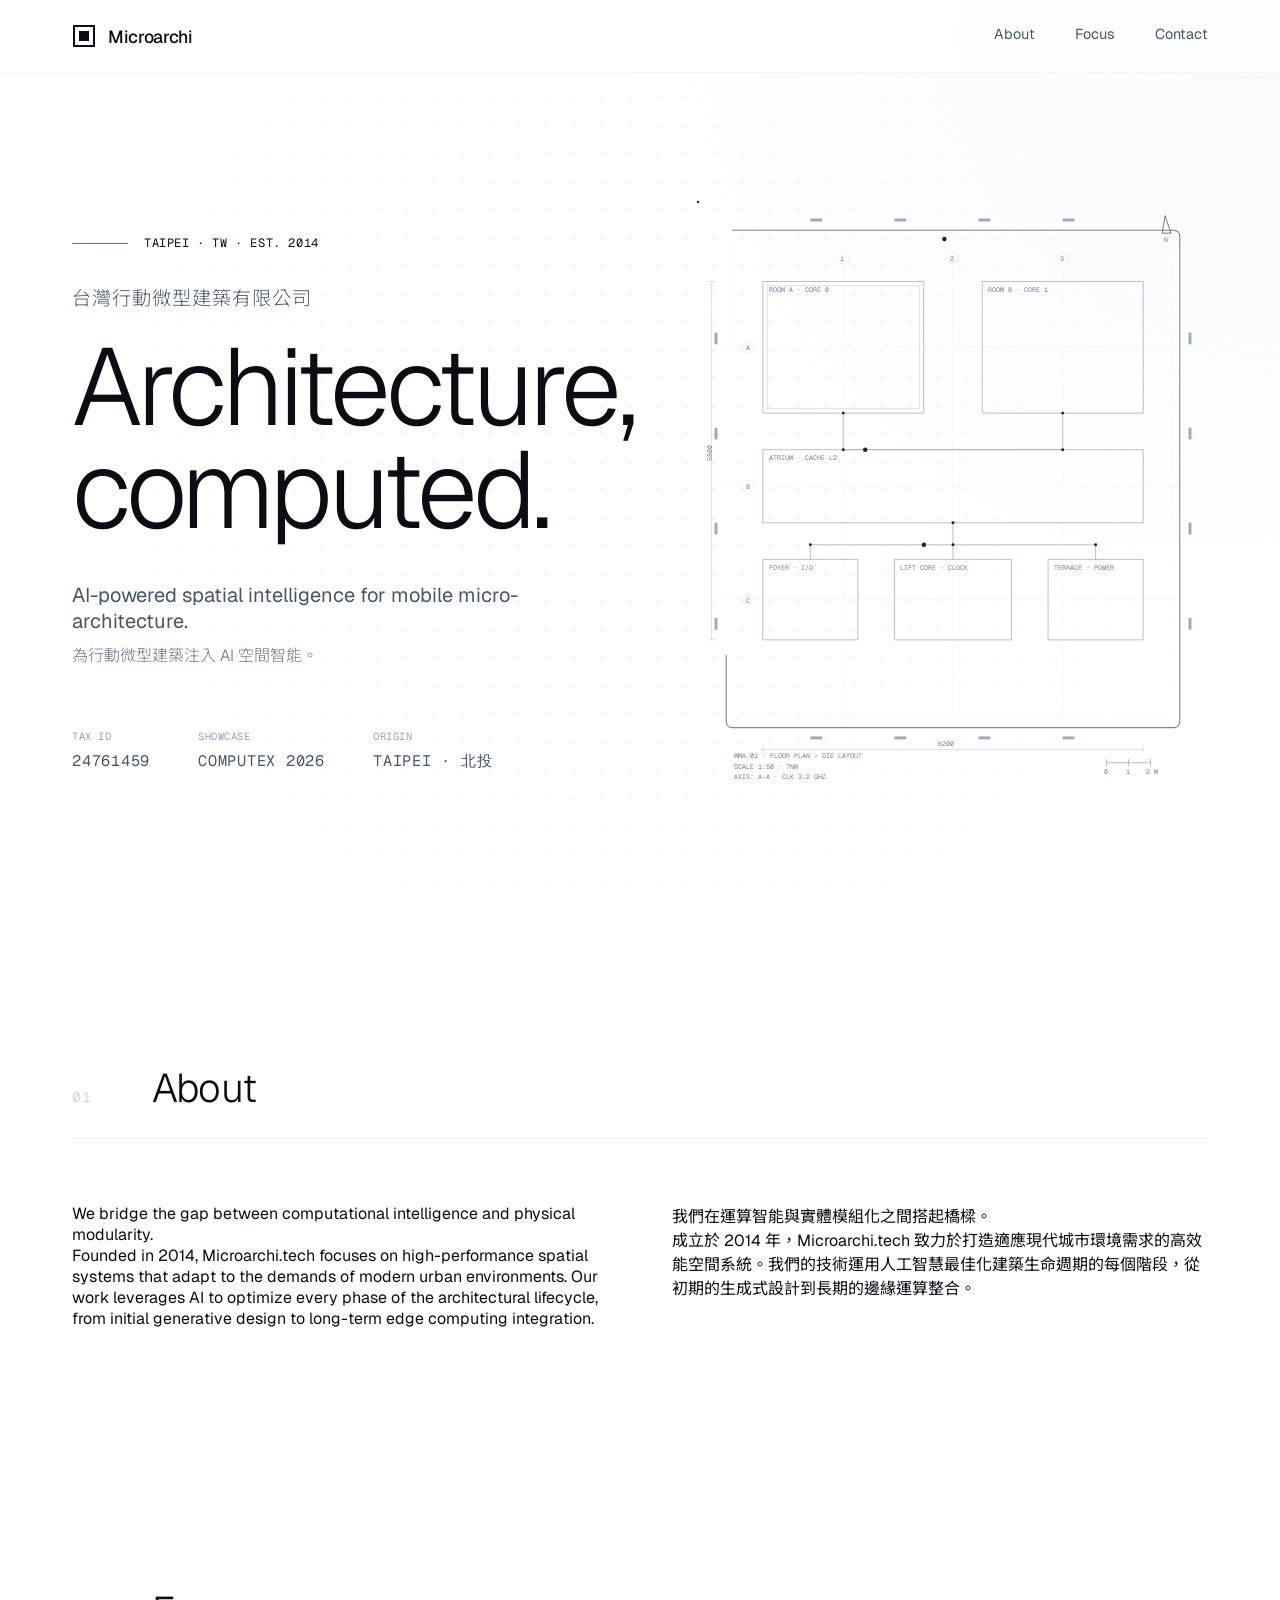
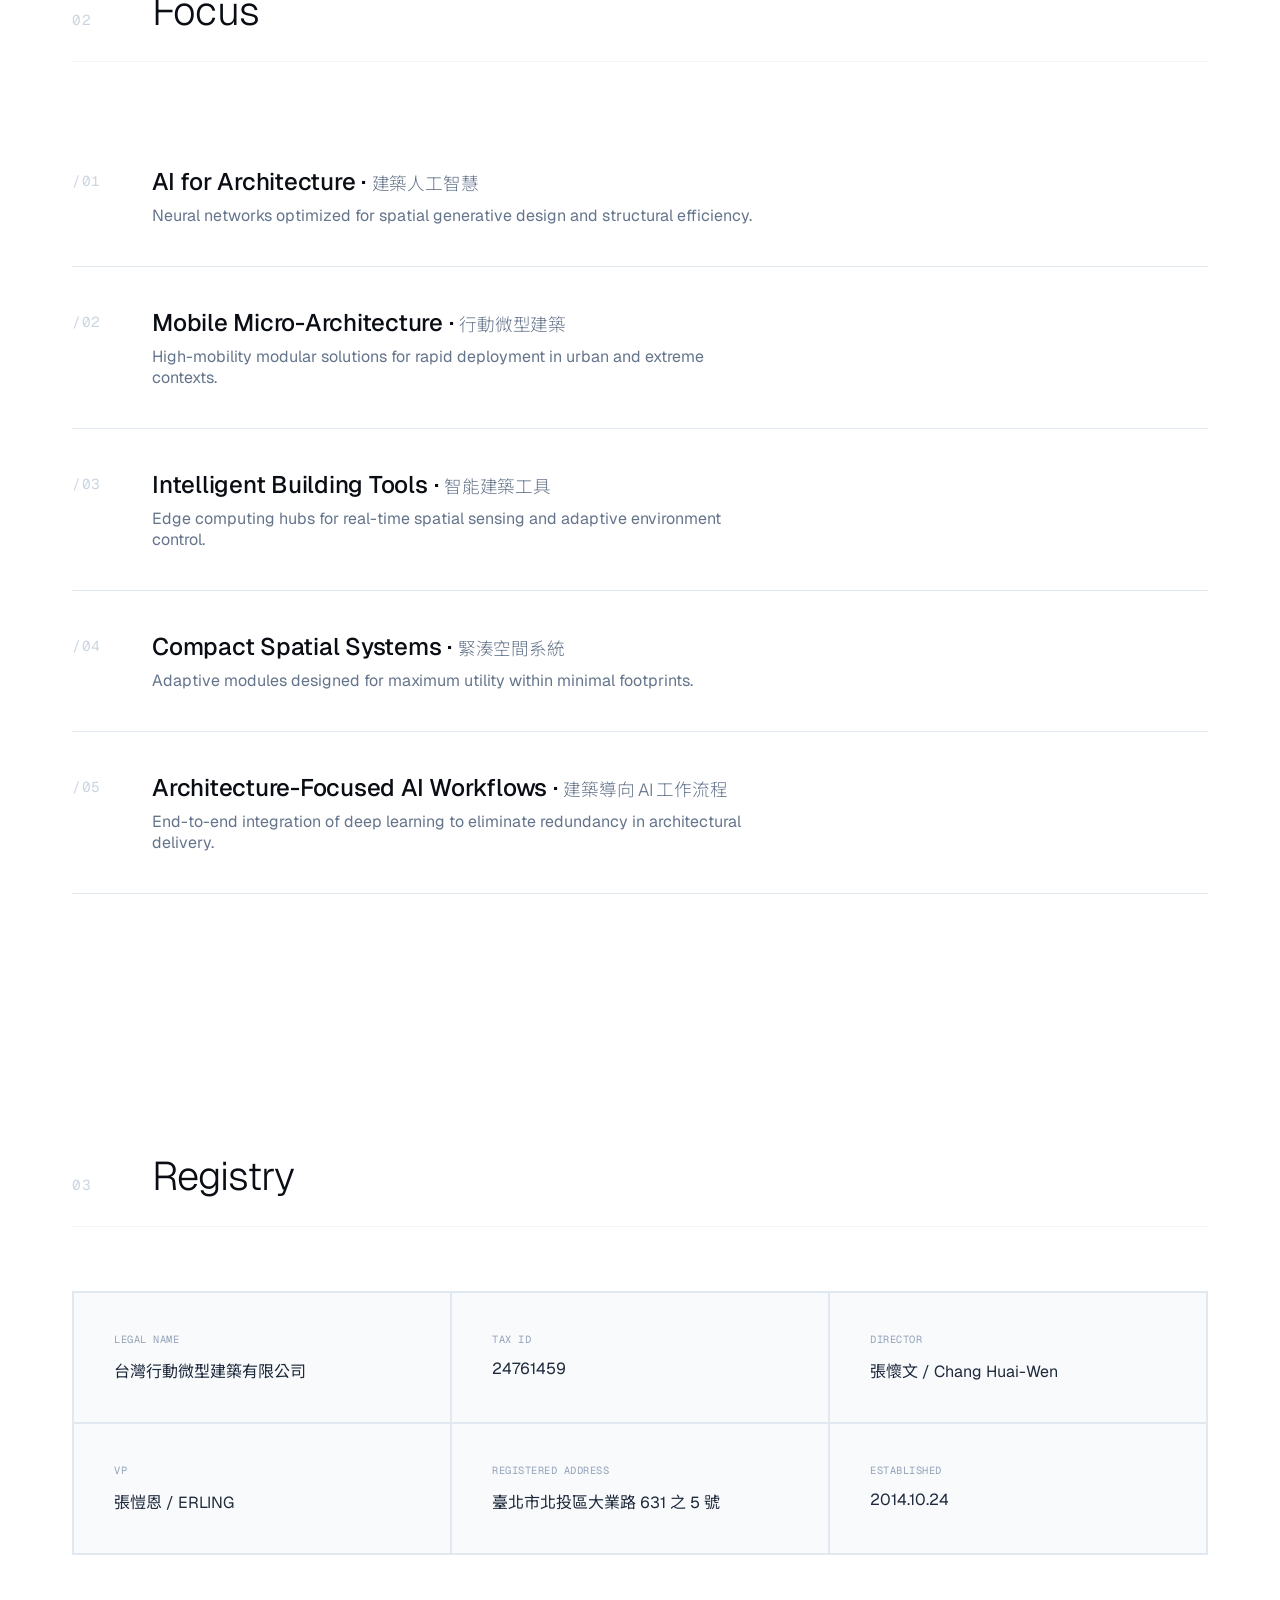
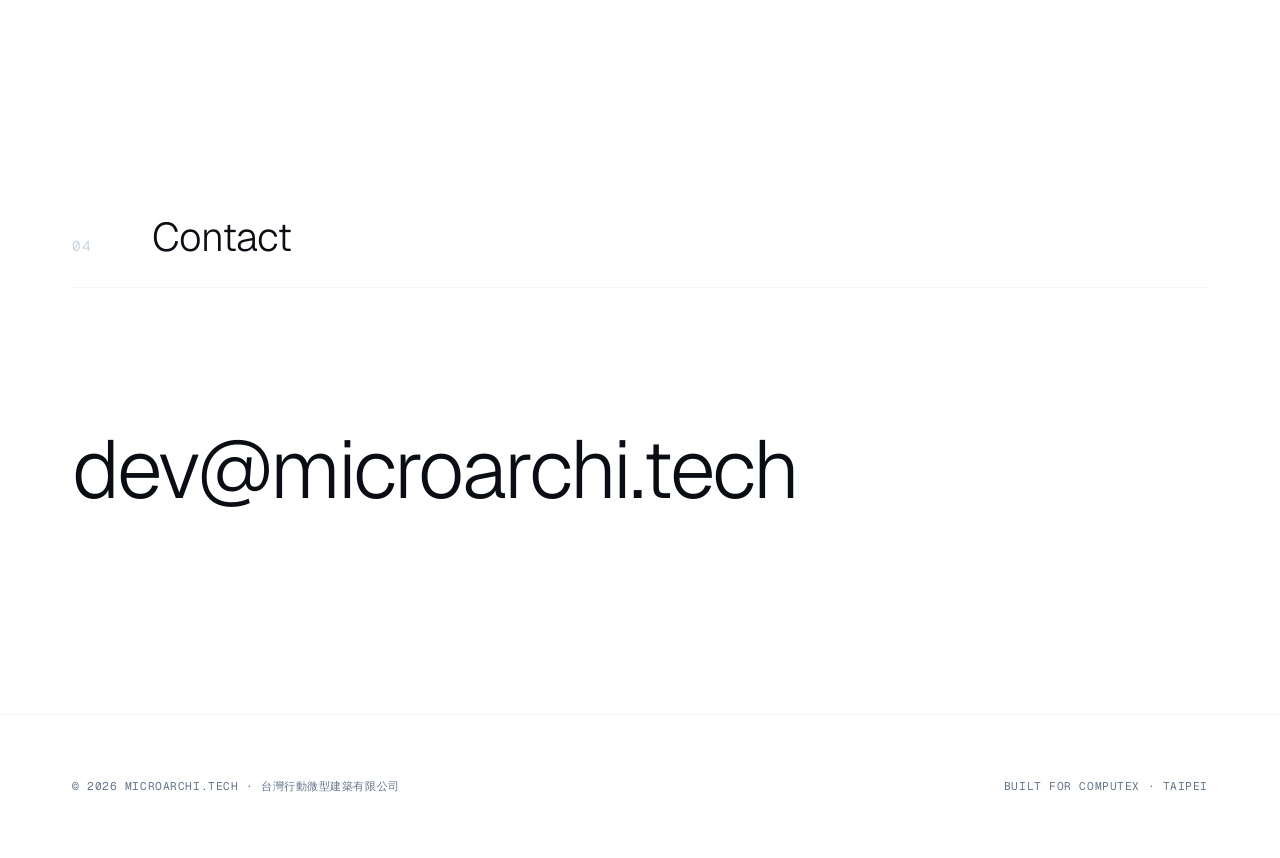
==== index.html @ 67dfceaa "feat: hero ZH name, dynamic floor-plan/die SVG, SEO for ZH discoverability Co-Authored-By: Claude So" ====
<!DOCTYPE html>
<html lang="zh-Hant">
<head>
    <meta charset="UTF-8">
    <meta name="viewport" content="width=device-width, initial-scale=1.0">
    <title>台灣行動微型建築有限公司 | Microarchi.tech — Architecture, computed.</title>
    <meta name="description" content="台灣行動微型建築有限公司 (統一編號 24761459) · Microarchi.tech — AI and intelligent hardware for the next generation of architecture. Mobile micro-architecture, intelligent building tools, compact spatial systems. Taipei, Taiwan. Showcasing at Computex 2026.">
    <meta name="keywords" content="台灣行動微型建築有限公司, Microarchi, microarchi.tech, 行動微型建築, AI architecture, AI 建築, 統一編號 24761459, 張懷文, 張愷恩, Computex 2026, Taiwan AI hardware">
    <meta name="robots" content="index, follow">
    <meta name="author" content="台灣行動微型建築有限公司">
    <meta property="og:type" content="website">
    <meta property="og:url" content="https://microarchi.tech">
    <meta property="og:title" content="台灣行動微型建築有限公司 | Microarchi.tech">
    <meta property="og:description" content="AI and intelligent hardware for the next generation of architecture. Mobile micro-architecture from Taipei.">
    <meta property="og:locale" content="zh_TW">
    <meta property="og:locale:alternate" content="en_US">
    <meta property="og:site_name" content="Microarchi.tech">
    <meta name="twitter:card" content="summary_large_image">
    <meta name="twitter:title" content="台灣行動微型建築有限公司 | Microarchi.tech">
    <meta name="twitter:description" content="Architecture, computed. AI and intelligent hardware for the next generation of architecture.">
    <link rel="canonical" href="https://microarchi.tech">
    <link rel="stylesheet" href="style.css">
    <link rel="preconnect" href="https://fonts.googleapis.com">
    <link rel="preconnect" href="https://fonts.gstatic.com" crossorigin>
    <link href="https://fonts.googleapis.com/css2?family=Geist:wght@200;300;400;500;600&family=Geist+Mono&family=Noto+Sans+TC:wght@300;400;500;700&display=swap" rel="stylesheet">
    <script type="application/ld+json">
    {
      "@context": "https://schema.org",
      "@type": "Organization",
      "name": "台灣行動微型建築有限公司",
      "alternateName": ["Microarchi.tech", "Taiwan Mobile Micro-Architecture Co., Ltd."],
      "url": "https://microarchi.tech",
      "email": "dev@microarchi.tech",
      "taxID": "24761459",
      "foundingDate": "2014-10-24",
      "founder": {
        "@type": "Person",
        "name": "張懷文",
        "alternateName": "Chang Huai-Wen"
      },
      "address": {
        "@type": "PostalAddress",
        "streetAddress": "大業路 631 之 5 號",
        "addressLocality": "北投區",
        "addressRegion": "臺北市",
        "addressCountry": "TW"
      },
      "description": "AI and intelligent hardware for the next generation of architecture. Mobile micro-architecture, intelligent building tools, compact spatial systems."
    }
    </script>
</head>
<body>
    <div class="bg-elements" aria-hidden="true">
        <div class="gradient-glow"></div>
        <div class="dot-grid"></div>
    </div>

    <header class="navbar">
        <div class="container nav-container">
            <div class="logo">
                <svg width="24" height="24" viewBox="0 0 24 24" fill="none" xmlns="http://www.w3.org/2000/svg" aria-hidden="true">
                    <rect x="2" y="2" width="20" height="20" stroke="currentColor" stroke-width="2"/>
                    <rect x="7" y="7" width="10" height="10" fill="currentColor"/>
                </svg>
                <span class="wordmark">Microarchi</span>
            </div>
            <nav>
                <a href="#about" class="nav-link">About</a>
                <a href="#focus" class="nav-link">Focus</a>
                <a href="#contact" class="nav-link">Contact</a>
            </nav>
        </div>
    </header>

    <main>
        <section id="hero" class="hero section">
            <div class="container hero-grid">
                <div class="hero-content">
                    <div class="eyebrow fade-up" style="--delay: 0.05s">
                        <span class="mono">TAIPEI · TW · EST. 2014</span>
                    </div>
                    <div class="hero-zh-name fade-up" style="--delay: 0.12s">
                        <span lang="zh-Hant">台灣行動微型建築有限公司</span>
                    </div>
                    <h1 class="hero-headline fade-up" style="--delay: 0.24s">
                        Architecture, <br><span class="accent-italic">computed.</span>
                    </h1>
                    <div class="hero-subline fade-up" style="--delay: 0.32s">
                        <p class="en">AI-powered spatial intelligence for mobile micro-architecture.</p>
                        <p class="zh">為行動微型建築注入 AI 空間智能。</p>
                    </div>
                    <div class="hero-meta fade-up" style="--delay: 0.4s">
                        <div class="meta-item">
                            <span class="label mono">Tax ID</span>
                            <span class="value mono">24761459</span>
                        </div>
                        <div class="meta-item">
                            <span class="label mono">Showcase</span>
                            <span class="value mono">Computex 2026</span>
                        </div>
                        <div class="meta-item">
                            <span class="label mono">Origin</span>
                            <span class="value mono">Taipei · 北投</span>
                        </div>
                    </div>
                </div>

                <div class="hero-visual fade-up" style="--delay: 0.55s" aria-hidden="true">
                    <svg class="floorplan-svg" viewBox="0 0 700 820" fill="none" xmlns="http://www.w3.org/2000/svg">

                        <!-- Package boundary / building envelope -->
                        <rect class="frame" x="40" y="40" width="620" height="680" rx="8"
                              stroke="var(--ink)" stroke-width="1.5" stroke-opacity="0.55"/>

                        <!-- Package pins / doors-windows (4 per edge) -->
                        <rect class="frame" x="155" y="24" width="16" height="4" fill="var(--slate-400)"/>
                        <rect class="frame" x="270" y="24" width="16" height="4" fill="var(--slate-400)"/>
                        <rect class="frame" x="385" y="24" width="16" height="4" fill="var(--slate-400)"/>
                        <rect class="frame" x="500" y="24" width="16" height="4" fill="var(--slate-400)"/>
                        <rect class="frame" x="155" y="732" width="16" height="4" fill="var(--slate-400)"/>
                        <rect class="frame" x="270" y="732" width="16" height="4" fill="var(--slate-400)"/>
                        <rect class="frame" x="385" y="732" width="16" height="4" fill="var(--slate-400)"/>
                        <rect class="frame" x="500" y="732" width="16" height="4" fill="var(--slate-400)"/>
                        <rect class="frame" x="24" y="180" width="4" height="16" fill="var(--slate-400)"/>
                        <rect class="frame" x="24" y="310" width="4" height="16" fill="var(--slate-400)"/>
                        <rect class="frame" x="24" y="440" width="4" height="16" fill="var(--slate-400)"/>
                        <rect class="frame" x="24" y="570" width="4" height="16" fill="var(--slate-400)"/>
                        <rect class="frame" x="672" y="180" width="4" height="16" fill="var(--slate-400)"/>
                        <rect class="frame" x="672" y="310" width="4" height="16" fill="var(--slate-400)"/>
                        <rect class="frame" x="672" y="440" width="4" height="16" fill="var(--slate-400)"/>
                        <rect class="frame" x="672" y="570" width="4" height="16" fill="var(--slate-400)"/>

                        <!-- Ring bus (dashed, fade-in via opacity) -->
                        <rect class="ring-bus" x="52" y="52" width="596" height="656" rx="4"
                              stroke="var(--slate-300)" stroke-width="0.5" stroke-dasharray="1 3" opacity="0"/>

                        <!-- Grid axis dashed lines -->
                        <line class="axis" x1="200" y1="78" x2="200" y2="720" stroke="var(--slate-300)" stroke-width="0.5" stroke-dasharray="2 2"/>
                        <line class="axis" x1="350" y1="78" x2="350" y2="720" stroke="var(--slate-300)" stroke-width="0.5" stroke-dasharray="2 2"/>
                        <line class="axis" x1="500" y1="78" x2="500" y2="720" stroke="var(--slate-300)" stroke-width="0.5" stroke-dasharray="2 2"/>
                        <line class="axis" x1="40" y1="200" x2="660" y2="200" stroke="var(--slate-300)" stroke-width="0.5" stroke-dasharray="2 2"/>
                        <line class="axis" x1="40" y1="390" x2="660" y2="390" stroke="var(--slate-300)" stroke-width="0.5" stroke-dasharray="2 2"/>
                        <line class="axis" x1="40" y1="545" x2="660" y2="545" stroke="var(--slate-300)" stroke-width="0.5" stroke-dasharray="2 2"/>

                        <!-- Grid axis bubbles top -->
                        <circle class="annotation" cx="200" cy="78" r="8" stroke="var(--slate-300)" stroke-width="0.5"/>
                        <text class="fp-label annotation" x="196" y="82">1</text>
                        <circle class="annotation" cx="350" cy="78" r="8" stroke="var(--slate-300)" stroke-width="0.5"/>
                        <text class="fp-label annotation" x="346" y="82">2</text>
                        <circle class="annotation" cx="500" cy="78" r="8" stroke="var(--slate-300)" stroke-width="0.5"/>
                        <text class="fp-label annotation" x="496" y="82">3</text>

                        <!-- Grid axis bubbles left -->
                        <circle class="annotation" cx="70" cy="200" r="8" stroke="var(--slate-300)" stroke-width="0.5"/>
                        <text class="fp-label annotation" x="67" y="204">A</text>
                        <circle class="annotation" cx="70" cy="390" r="8" stroke="var(--slate-300)" stroke-width="0.5"/>
                        <text class="fp-label annotation" x="67" y="394">B</text>
                        <circle class="annotation" cx="70" cy="545" r="8" stroke="var(--slate-300)" stroke-width="0.5"/>
                        <text class="fp-label annotation" x="67" y="549">C</text>

                        <!-- Block A — ROOM A · CORE 0 (active core) -->
                        <rect class="block core-breathe" id="block-a" x="90" y="110" width="220" height="180"
                              stroke="var(--slate-400)" stroke-width="1"/>
                        <!-- Inner concentric rect for Block A -->
                        <rect class="pulse-inner" x="96" y="116" width="208" height="168"
                              stroke="var(--slate-400)" stroke-width="0.5"/>
                        <text class="fp-label block" x="98" y="124">ROOM A · CORE 0</text>

                        <!-- Block B — ROOM B · CORE 1 -->
                        <rect class="block" x="390" y="110" width="220" height="180"
                              stroke="var(--slate-400)" stroke-width="1"/>
                        <text class="fp-label block" x="398" y="124">ROOM B · CORE 1</text>

                        <!-- Block C — ATRIUM · CACHE L2 -->
                        <rect class="block" x="90" y="340" width="520" height="100"
                              stroke="var(--slate-400)" stroke-width="1"/>
                        <text class="fp-label block" x="98" y="354">ATRIUM · CACHE L2</text>

                        <!-- Block D — FOYER · I/O -->
                        <rect class="block" x="90" y="490" width="130" height="110"
                              stroke="var(--slate-400)" stroke-width="1"/>
                        <text class="fp-label block" x="98" y="504">FOYER · I/O</text>

                        <!-- Block E — LIFT CORE · CLOCK -->
                        <rect class="block" x="270" y="490" width="160" height="110"
                              stroke="var(--slate-400)" stroke-width="1"/>
                        <text class="fp-label block" x="278" y="504">LIFT CORE · CLOCK</text>

                        <!-- Block F — TERRACE · POWER -->
                        <rect class="block" x="480" y="490" width="130" height="110"
                              stroke="var(--slate-400)" stroke-width="1"/>
                        <text class="fp-label block" x="488" y="504">TERRACE · POWER</text>

                        <!-- Trace 1: Block A bottom-center → Atrium → Block B bottom-center -->
                        <path class="trace" id="trace1"
                              d="M200 290 L200 340 L500 340 L500 290"
                              stroke="var(--slate-400)" stroke-width="1"/>

                        <!-- Trace 2: Atrium bottom-center → branches to D, E, F -->
                        <path class="trace" id="trace2"
                              d="M350 440 L350 470 L155 470 L155 490 M350 470 L350 490 M350 470 L545 470 L545 490"
                              stroke="var(--slate-400)" stroke-width="1"/>

                        <!-- Junction markers -->
                        <circle cx="200" cy="290" r="2" fill="var(--ink)" class="block"/>
                        <circle cx="200" cy="340" r="2" fill="var(--ink)" class="trace"/>
                        <circle cx="500" cy="340" r="2" fill="var(--ink)" class="trace"/>
                        <circle cx="500" cy="290" r="2" fill="var(--ink)" class="block"/>
                        <circle cx="350" cy="440" r="2" fill="var(--ink)" class="trace"/>
                        <circle cx="350" cy="470" r="2" fill="var(--ink)" class="trace"/>
                        <circle cx="155" cy="470" r="2" fill="var(--ink)" class="trace"/>
                        <circle cx="545" cy="470" r="2" fill="var(--ink)" class="trace"/>

                        <!-- North arrow -->
                        <polygon class="annotation" points="640,20 648,44 636,44"
                                 stroke="var(--ink)" stroke-width="0.8" fill="none"/>
                        <text class="fp-label annotation" x="638" y="56">N</text>

                        <!-- Title block bottom-left -->
                        <text class="fp-label annotation" x="50" y="762">MMA-01 · FLOOR PLAN ÷ DIE LAYOUT</text>
                        <text class="fp-label annotation" x="50" y="776">SCALE 1:50 · 7nm</text>
                        <text class="fp-label annotation" x="50" y="790">AXIS: A-A · CLK 3.2 GHz</text>

                        <!-- Scale bar bottom-right -->
                        <line class="annotation" x1="560" y1="768" x2="620" y2="768" stroke="var(--slate-400)" stroke-width="1"/>
                        <line class="annotation" x1="560" y1="763" x2="560" y2="773" stroke="var(--slate-400)" stroke-width="1"/>
                        <line class="annotation" x1="590" y1="763" x2="590" y2="773" stroke="var(--slate-400)" stroke-width="1"/>
                        <line class="annotation" x1="620" y1="763" x2="620" y2="773" stroke="var(--slate-400)" stroke-width="1"/>
                        <text class="fp-label annotation" x="556" y="783">0</text>
                        <text class="fp-label annotation" x="586" y="783">1</text>
                        <text class="fp-label annotation" x="614" y="783">2 m</text>

                        <!-- Dimension line left -->
                        <line class="annotation" x1="20" y1="110" x2="20" y2="600" stroke="var(--slate-400)" stroke-width="0.5"/>
                        <line class="annotation" x1="15" y1="110" x2="25" y2="110" stroke="var(--slate-400)" stroke-width="0.5"/>
                        <line class="annotation" x1="15" y1="600" x2="25" y2="600" stroke="var(--slate-400)" stroke-width="0.5"/>
                        <text class="fp-label annotation" x="20" y="355" transform="rotate(-90 20 355)">5800</text>

                        <!-- Dimension line bottom -->
                        <line class="annotation" x1="90" y1="750" x2="610" y2="750" stroke="var(--slate-400)" stroke-width="0.5"/>
                        <line class="annotation" x1="90" y1="745" x2="90" y2="755" stroke="var(--slate-400)" stroke-width="0.5"/>
                        <line class="annotation" x1="610" y1="745" x2="610" y2="755" stroke="var(--slate-400)" stroke-width="0.5"/>
                        <text class="fp-label annotation" x="330" y="745">6200</text>

                        <!-- Pulse dot — Trace 1 (path: Block A bottom → Atrium → Block B) -->
                        <circle class="pulse" r="3" fill="var(--ink)">
                            <animateMotion dur="4s" repeatCount="indefinite" begin="1.5s">
                                <mpath href="#trace1"/>
                            </animateMotion>
                        </circle>
                        <circle class="pulse" r="3" fill="var(--ink)">
                            <animateMotion dur="4s" repeatCount="indefinite" begin="3s">
                                <mpath href="#trace1"/>
                            </animateMotion>
                        </circle>

                        <!-- Pulse dot — Trace 2 (Atrium → D/E/F) -->
                        <circle class="pulse" r="3" fill="var(--ink)">
                            <animateMotion dur="5.5s" repeatCount="indefinite" begin="1.5s">
                                <mpath href="#trace2"/>
                            </animateMotion>
                        </circle>

                        <!-- Ring bus pulses -->
                        <circle class="pulse" r="3" fill="var(--ink)">
                            <animateMotion dur="7s" repeatCount="indefinite" begin="1.5s">
                                <mpath href="#ring-path"/>
                            </animateMotion>
                        </circle>
                        <circle class="pulse" r="3" fill="var(--ink)">
                            <animateMotion dur="7s" repeatCount="indefinite" begin="4.5s">
                                <mpath href="#ring-path"/>
                            </animateMotion>
                        </circle>

                        <!-- Ring path definition (invisible, used for motion) -->
                        <defs>
                            <path id="ring-path" d="M52 52 L648 52 L648 708 L52 708 Z"/>
                        </defs>
                    </svg>
                </div>
            </div>
        </section>

        <section id="about" class="section reveal">
            <div class="container">
                <header class="section-header">
                    <span class="section-number mono">01</span>
                    <h2 class="section-title">About</h2>
                </header>
                <div class="section-content split-grid">
                    <div class="text-block">
                        <p class="lead">We bridge the gap between computational intelligence and physical modularity.</p>
                        <p>Founded in 2014, Microarchi.tech focuses on high-performance spatial systems that adapt to the demands of modern urban environments. Our work leverages AI to optimize every phase of the architectural lifecycle, from initial generative design to long-term edge computing integration.</p>
                    </div>
                    <div class="text-block">
                        <p class="lead">我們在運算智能與實體模組化之間搭起橋樑。</p>
                        <p>成立於 2014 年，Microarchi.tech 致力於打造適應現代城市環境需求的高效能空間系統。我們的技術運用人工智慧最佳化建築生命週期的每個階段，從初期的生成式設計到長期的邊緣運算整合。</p>
                    </div>
                </div>
            </div>
        </section>

        <section id="focus" class="section reveal">
            <div class="container">
                <header class="section-header">
                    <span class="section-number mono">02</span>
                    <h2 class="section-title">Focus</h2>
                </header>
                <div class="focus-list">
                    <div class="focus-item">
                        <span class="focus-id mono">/01</span>
                        <div class="focus-body">
                            <h3>AI for Architecture · <span class="zh-inline">建築人工智慧</span></h3>
                            <p>Neural networks optimized for spatial generative design and structural efficiency.</p>
                        </div>
                    </div>
                    <div class="focus-item">
                        <span class="focus-id mono">/02</span>
                        <div class="focus-body">
                            <h3>Mobile Micro-Architecture · <span class="zh-inline">行動微型建築</span></h3>
                            <p>High-mobility modular solutions for rapid deployment in urban and extreme contexts.</p>
                        </div>
                    </div>
                    <div class="focus-item">
                        <span class="focus-id mono">/03</span>
                        <div class="focus-body">
                            <h3>Intelligent Building Tools · <span class="zh-inline">智能建築工具</span></h3>
                            <p>Edge computing hubs for real-time spatial sensing and adaptive environment control.</p>
                        </div>
                    </div>
                    <div class="focus-item">
                        <span class="focus-id mono">/04</span>
                        <div class="focus-body">
                            <h3>Compact Spatial Systems · <span class="zh-inline">緊湊空間系統</span></h3>
                            <p>Adaptive modules designed for maximum utility within minimal footprints.</p>
                        </div>
                    </div>
                    <div class="focus-item">
                        <span class="focus-id mono">/05</span>
                        <div class="focus-body">
                            <h3>Architecture-Focused AI Workflows · <span class="zh-inline">建築導向 AI 工作流程</span></h3>
                            <p>End-to-end integration of deep learning to eliminate redundancy in architectural delivery.</p>
                        </div>
                    </div>
                </div>
            </div>
        </section>

        <section id="registry" class="section reveal">
            <div class="container">
                <header class="section-header">
                    <span class="section-number mono">03</span>
                    <h2 class="section-title">Registry</h2>
                </header>
                <div class="registry-grid">
                    <div class="registry-cell">
                        <span class="label mono">Legal Name</span>
                        <span class="value">台灣行動微型建築有限公司</span>
                    </div>
                    <div class="registry-cell">
                        <span class="label mono">Tax ID</span>
                        <span class="value">24761459</span>
                    </div>
                    <div class="registry-cell">
                        <span class="label mono">Director</span>
                        <span class="value">張懷文 / Chang Huai-Wen</span>
                    </div>
                    <div class="registry-cell">
                        <span class="label mono">VP</span>
                        <span class="value">張愷恩 / ERLING </span>
                    </div>
                    <div class="registry-cell">
                        <span class="label mono">Registered Address</span>
                        <span class="value">臺北市北投區大業路 631 之 5 號</span>
                    </div>
                    <div class="registry-cell">
                        <span class="label mono">Established</span>
                        <span class="value">2014.10.24</span>
                    </div>
                </div>
            </div>
        </section>

        <section id="contact" class="section reveal">
            <div class="container">
                <header class="section-header">
                    <span class="section-number mono">04</span>
                    <h2 class="section-title">Contact</h2>
                </header>
                <div class="contact-content">
                    <a href="mailto:dev@microarchi.tech" class="massive-link accent-italic">dev@microarchi.tech</a>
                </div>
            </div>
        </section>
    </main>

    <footer class="footer">
        <div class="container footer-container mono">
            <div class="footer-left">
                © 2026 Microarchi.tech · 台灣行動微型建築有限公司
            </div>
            <div class="footer-right">
                Built for Computex · Taipei
            </div>
        </div>
    </footer>

    <script src="script.js"></script>
</body>
</html>
---- style.css ----
:root {
    --white:     #FFFFFF;
    --slate-50:  #F8FAFC;
    --slate-100: #F1F5F9;
    --slate-200: #E2E8F0;
    --slate-300: #CBD5E1;
    --slate-400: #94A3B8;
    --slate-500: #64748B;
    --slate-600: #475569;
    --slate-700: #334155;
    --slate-800: #1E293B;
    --slate-900: #0F172A;
    --ink:       #0A0E14;
    
    --font-main: 'Geist', 'Noto Sans TC', sans-serif;
    --font-mono: 'Geist Mono', monospace;
}

* {
    margin: 0;
    padding: 0;
    box-sizing: border-box;
}

html {
    scroll-behavior: smooth;
    background-color: var(--white);
    color: var(--ink);
    font-family: var(--font-main);
    -webkit-font-smoothing: antialiased;
}

body {
    overflow-x: hidden;
}

/* Layout Utilities */
.container {
    max-width: 1200px;
    margin: 0 auto;
    padding: 0 2rem;
}

.section {
    padding: 8rem 0;
}

.mono {
    font-family: var(--font-mono);
    text-transform: uppercase;
    letter-spacing: 0.05em;
    font-size: 0.75rem;
}

.accent-italic {
    font-style: normal;
    color: var(--ink);
}

/* Background Atmosphere */
.bg-elements {
    position: fixed;
    top: 0;
    left: 0;
    width: 100%;
    height: 100%;
    z-index: 0;
    pointer-events: none;
}

.gradient-glow {
    position: absolute;
    top: 0;
    right: 0;
    width: 60%;
    height: 60%;
    background: radial-gradient(circle at 100% 0%, var(--slate-100), transparent 70%);
    opacity: 0.5;
}

.dot-grid {
    position: absolute;
    top: 0;
    left: 0;
    width: 100%;
    height: 100%;
    background-image: radial-gradient(var(--slate-200) 1px, transparent 1px);
    background-size: 28px 28px;
    mask-image: radial-gradient(circle at center, black, transparent 80%);
    -webkit-mask-image: radial-gradient(circle at center, black, transparent 80%);
}

/* Navbar */
.navbar {
    position: sticky;
    top: 0;
    width: 100%;
    padding: 1.5rem 0;
    background: rgba(255, 255, 255, 0.7);
    backdrop-filter: blur(12px);
    -webkit-backdrop-filter: blur(12px);
    border-bottom: 1px solid var(--slate-100);
    z-index: 100;
}

.nav-container {
    display: flex;
    justify-content: space-between;
    align-items: center;
}

.logo {
    display: flex;
    align-items: center;
    gap: 0.75rem;
    color: var(--ink);
}

.wordmark {
    font-weight: 500;
    font-size: 1.1rem;
    letter-spacing: -0.02em;
}

nav {
    display: flex;
    gap: 2.5rem;
}

.nav-link {
    text-decoration: none;
    color: var(--slate-600);
    font-size: 0.9rem;
    font-weight: 400;
    position: relative;
    padding-bottom: 0.2rem;
    transition: color 0.3s ease;
}

.nav-link:hover {
    color: var(--ink);
}

.nav-link::after {
    content: '';
    position: absolute;
    bottom: 0;
    left: 0;
    width: 100%;
    height: 1px;
    background: var(--ink);
    transform: scaleX(0);
    transform-origin: right;
    transition: transform 0.4s cubic-bezier(0.65, 0, 0.35, 1);
}

.nav-link:hover::after {
    transform: scaleX(1);
    transform-origin: left;
}

/* Hero Section */
.hero {
    min-height: 90vh;
    display: flex;
    align-items: center;
    position: relative;
    z-index: 1;
}

.hero-grid {
    display: grid;
    grid-template-columns: 1.2fr 0.8fr;
    align-items: center;
    gap: 4rem;
}

.eyebrow {
    margin-bottom: 2rem;
    display: flex;
    align-items: center;
    gap: 1rem;
}

.eyebrow::before {
    content: '';
    width: 56px;
    height: 1px;
    background: var(--slate-500);
}

.hero-headline {
    font-size: clamp(3rem, 8.5vw, 8.25rem);
    font-weight: 300;
    line-height: 0.95;
    letter-spacing: -0.04em;
    margin-bottom: 2.5rem;
}

.hero-subline {
    margin-bottom: 4rem;
}

.hero-subline .en {
    font-size: 1.25rem;
    font-weight: 400;
    color: var(--slate-600);
    margin-bottom: 0.5rem;
}

.hero-subline .zh {
    font-size: 1rem;
    font-weight: 300;
    color: var(--slate-500);
}

.hero-meta {
    display: flex;
    gap: 3rem;
}

.meta-item {
    display: flex;
    flex-direction: column;
    gap: 0.5rem;
}

.meta-item .label {
    color: var(--slate-400);
    font-size: 0.65rem;
}

.meta-item .value {
    color: var(--slate-600);
    font-size: 0.95rem;
}

/* Hero ZH name */
.hero-zh-name {
    font-family: 'Noto Sans TC', sans-serif;
    font-weight: 300;
    font-size: clamp(0.95rem, 1.5vw, 1.2rem);
    color: var(--slate-600);
    letter-spacing: 0.05em;
    margin-bottom: 1.5rem;
}

/* Floor Plan / Die Layout SVG */
.hero-visual {
    position: relative;
}

.floorplan-svg {
    width: clamp(22rem, 40vw, 36rem);
    height: auto;
    opacity: 0.92;
}

.fp-label {
    font-family: var(--font-mono);
    font-size: 9px;
    fill: var(--slate-500);
    text-transform: uppercase;
}

/* Draw-on animation for frame, block, trace elements */
.floorplan-svg .frame,
.floorplan-svg .block,
.floorplan-svg .trace {
    stroke-dasharray: 2000;
    stroke-dashoffset: 2000;
    animation: drawOn 1.4s cubic-bezier(0.65, 0, 0.35, 1) forwards;
}

.floorplan-svg .frame    { animation-delay: 0s; }
.floorplan-svg .block    { animation-delay: 0.3s; }
.floorplan-svg .trace    { animation-delay: 0.6s; }
.floorplan-svg .annotation { animation: fpFadeIn 0.6s ease forwards; animation-delay: 1.2s; opacity: 0; }
.floorplan-svg .ring-bus   { animation: fpFadeIn 0.6s ease forwards; animation-delay: 0.9s; opacity: 0; }

@keyframes drawOn {
    to { stroke-dashoffset: 0; }
}

@keyframes fpFadeIn {
    to { opacity: 1; }
}

/* Active core breathing */
.floorplan-svg .core-breathe {
    animation: drawOn 1.4s cubic-bezier(0.65, 0, 0.35, 1) forwards,
               coreBreathe 3.2s cubic-bezier(0.4, 0, 0.6, 1) 1.5s infinite;
}

.floorplan-svg .pulse-inner {
    stroke-dasharray: 2000;
    stroke-dashoffset: 2000;
    animation: drawOn 1.4s cubic-bezier(0.65, 0, 0.35, 1) 0.3s forwards,
               pulseInner 4s linear 1.5s infinite;
    transform-origin: 200px 200px;
}

@keyframes coreBreathe {
    0%, 100% { stroke-opacity: 0.6; }
    50%       { stroke-opacity: 1; }
}

@keyframes pulseInner {
    0%, 100% { transform: scale(1); }
    50%      { transform: scale(0.92); }
}

/* Pulse dots — hidden until draw-on done, then animate */
.floorplan-svg .pulse {
    opacity: 0;
    animation: fpFadeIn 0.1s ease 1.5s forwards;
}

/* Sections Content */
.section-header {
    display: grid;
    grid-template-columns: 80px 1fr;
    align-items: baseline;
    margin-bottom: 4rem;
    border-bottom: 1px solid var(--slate-100);
    padding-bottom: 1.5rem;
}

.section-number {
    color: var(--slate-300);
    font-size: 0.9rem;
}

.section-title {
    font-size: 2.5rem;
    font-weight: 300;
    font-style: normal;
    color: var(--ink);
    letter-spacing: -0.02em;
}

/* Focus List */
.focus-list {
    display: flex;
    flex-direction: column;
}

.focus-item {
    display: grid;
    grid-template-columns: 80px 1fr;
    padding: 2.5rem 0;
    border-bottom: 1px solid var(--slate-200);
    transition: all 0.4s ease;
    cursor: default;
    position: relative;
}

.focus-item::before {
    content: '';
    position: absolute;
    left: 0;
    top: 50%;
    width: 2px;
    height: 0;
    background: var(--ink);
    transform: translateY(-50%);
    transition: height 0.4s ease;
}

.focus-item:hover {
    padding-left: 1.5rem;
}

.focus-item:hover::before {
    height: 60%;
}

.focus-id {
    color: var(--slate-300);
    font-size: 0.9rem;
    padding-top: 0.4rem;
}

.focus-body h3 {
    font-size: 1.5rem;
    font-weight: 500;
    margin-bottom: 0.5rem;
    letter-spacing: -0.01em;
}

.zh-inline {
    font-weight: 300;
    color: var(--slate-500);
    font-size: 1.1rem;
}

.focus-body p {
    color: var(--slate-500);
    font-size: 1rem;
    max-width: 600px;
}

/* Registry Grid */
.registry-grid {
    display: grid;
    grid-template-columns: repeat(3, 1fr);
    border: 1px solid var(--slate-200);
    background: var(--slate-50);
}

.registry-cell {
    padding: 2.5rem;
    border: 1px solid var(--slate-200);
    display: flex;
    flex-direction: column;
    gap: 0.75rem;
}

.registry-cell .label {
    color: var(--slate-400);
    font-size: 0.65rem;
}

.registry-cell .value {
    font-size: 1rem;
    font-weight: 400;
    color: var(--slate-800);
}

/* Contact Section */
.contact-content {
    padding: 4rem 0;
}

.massive-link {
    font-size: clamp(2rem, 6.4vw, 5.4rem);
    font-weight: 300;
    letter-spacing: -0.03em;
    text-decoration: none;
    position: relative;
    display: inline-block;
    color: var(--ink);
}

.massive-link::after {
    content: '';
    position: absolute;
    bottom: 0;
    left: 0;
    width: 100%;
    height: 2px;
    background: var(--slate-500);
    transform: scaleX(0);
    transform-origin: right;
    transition: transform 0.6s cubic-bezier(0.65, 0, 0.35, 1);
}

.massive-link:hover::after {
    transform: scaleX(1);
    transform-origin: left;
}

/* Footer */
.footer {
    padding: 4rem 0;
    border-top: 1px solid var(--slate-100);
}

.footer-container {
    display: flex;
    justify-content: space-between;
    color: var(--slate-500);
    font-size: 0.7rem;
}

/* Animations */
.fade-up {
    opacity: 0;
    transform: translateY(20px);
    animation: fadeUp 0.8s cubic-bezier(0.22, 1, 0.36, 1) forwards;
    animation-delay: var(--delay, 0s);
}

@keyframes fadeUp {
    to {
        opacity: 1;
        transform: translateY(0);
    }
}

.reveal {
    opacity: 0;
    transform: translateY(30px);
    transition: all 1s cubic-bezier(0.22, 1, 0.36, 1);
}

.reveal.in {
    opacity: 1;
    transform: translateY(0);
}

/* Mobile Responsiveness */
@media (max-width: 880px) {
    .hero-grid {
        grid-template-columns: 1fr;
        text-align: left;
        gap: 2rem;
    }
    
    .hero-visual {
        display: none;
    }
    
    .hero-headline {
        font-size: 4rem;
    }
    
    .registry-grid {
        grid-template-columns: repeat(2, 1fr);
    }
}

@media (max-width: 720px) {
    .nav-container {
        flex-direction: column;
        gap: 1.5rem;
    }
    
    nav {
        gap: 1.5rem;
    }
    
    .section-header {
        grid-template-columns: 1fr;
        gap: 0.5rem;
    }
    
    .hero-meta {
        flex-direction: column;
        gap: 1.5rem;
    }
}

@media (max-width: 480px) {
    .hero-headline {
        font-size: 3rem;
    }
    
    .registry-grid {
        grid-template-columns: 1fr;
    }
    
    .registry-cell {
        padding: 1.5rem;
    }
    
    .focus-item {
        grid-template-columns: 1fr;
        gap: 0.5rem;
    }
}
.split-grid {
    display: grid;
    grid-template-columns: 1fr 1fr;
    gap: 4rem;
}

@media (max-width: 768px) {
    .split-grid {
        grid-template-columns: 1fr;
        gap: 2rem;
    }
}

@media (prefers-reduced-motion: reduce) {
    .floorplan-svg .pulse,
    .floorplan-svg .core-breathe,
    .floorplan-svg .pulse-inner {
        animation: none;
    }
}
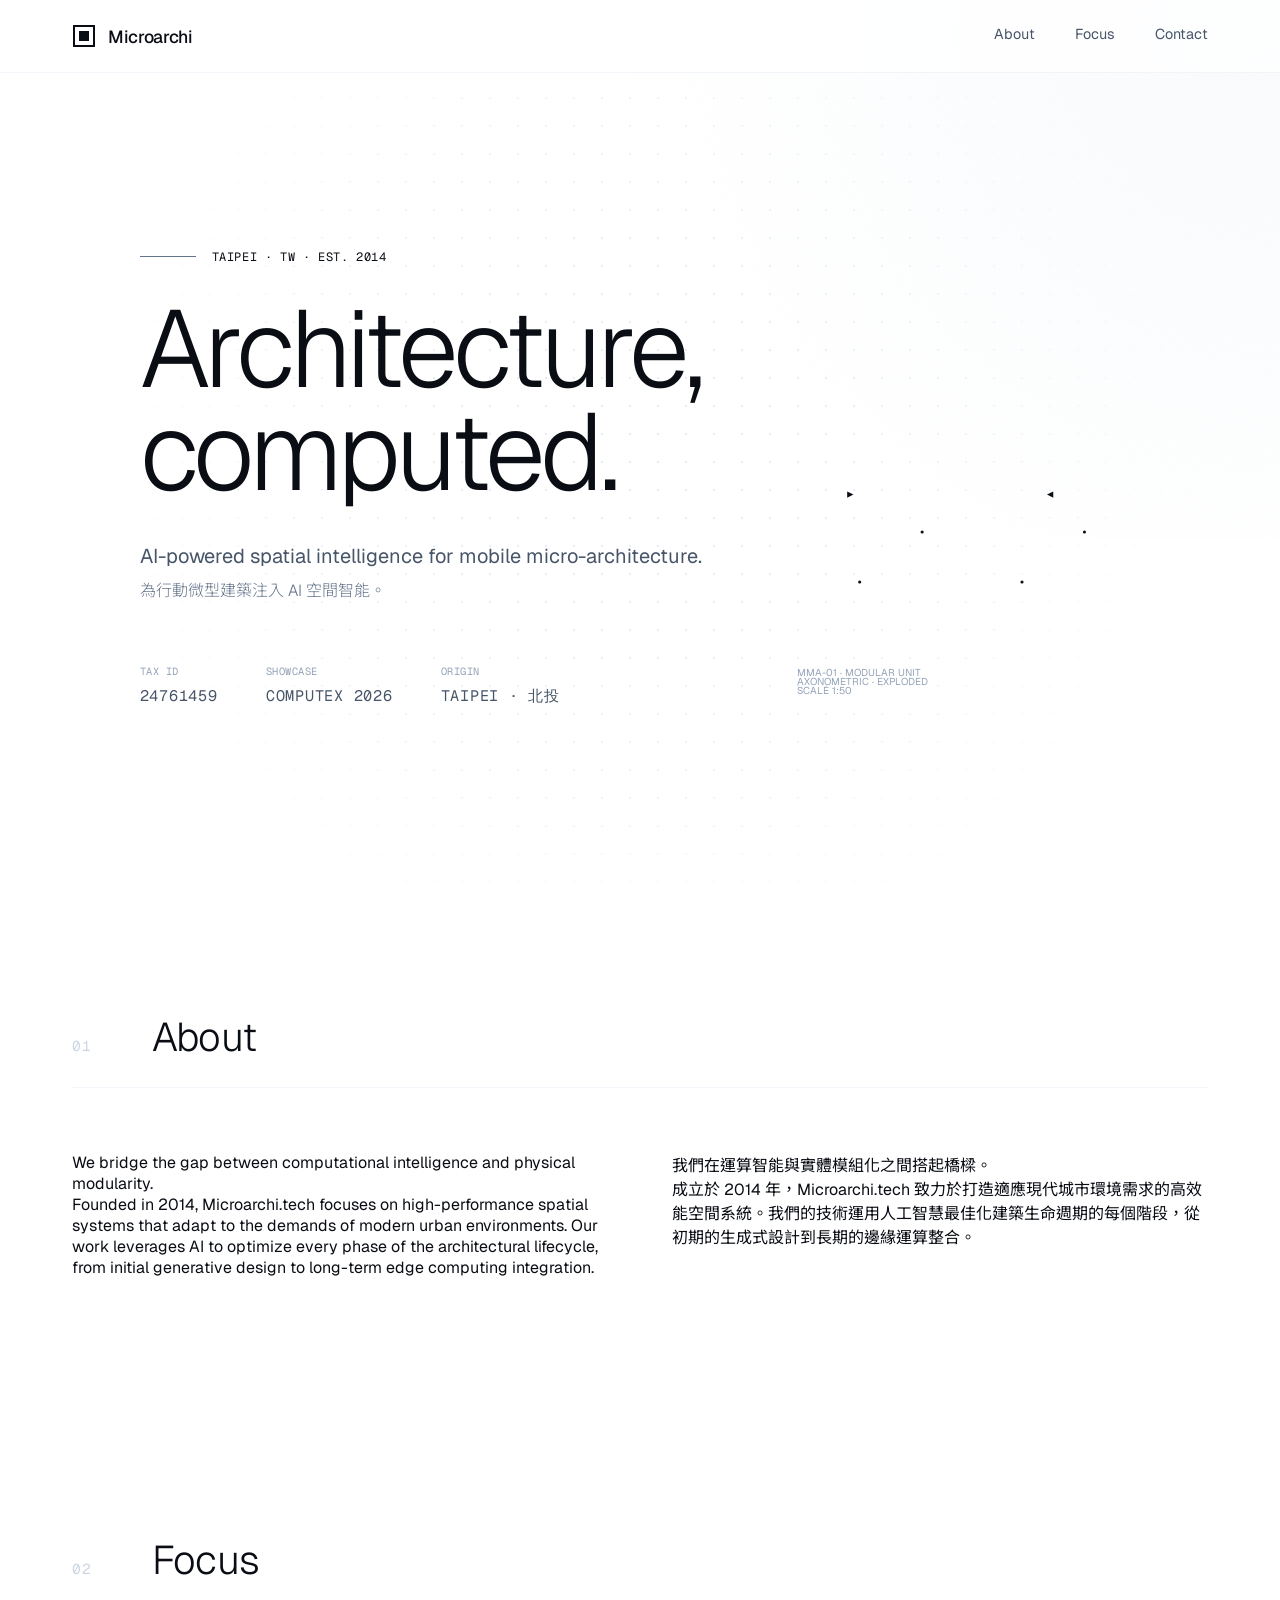
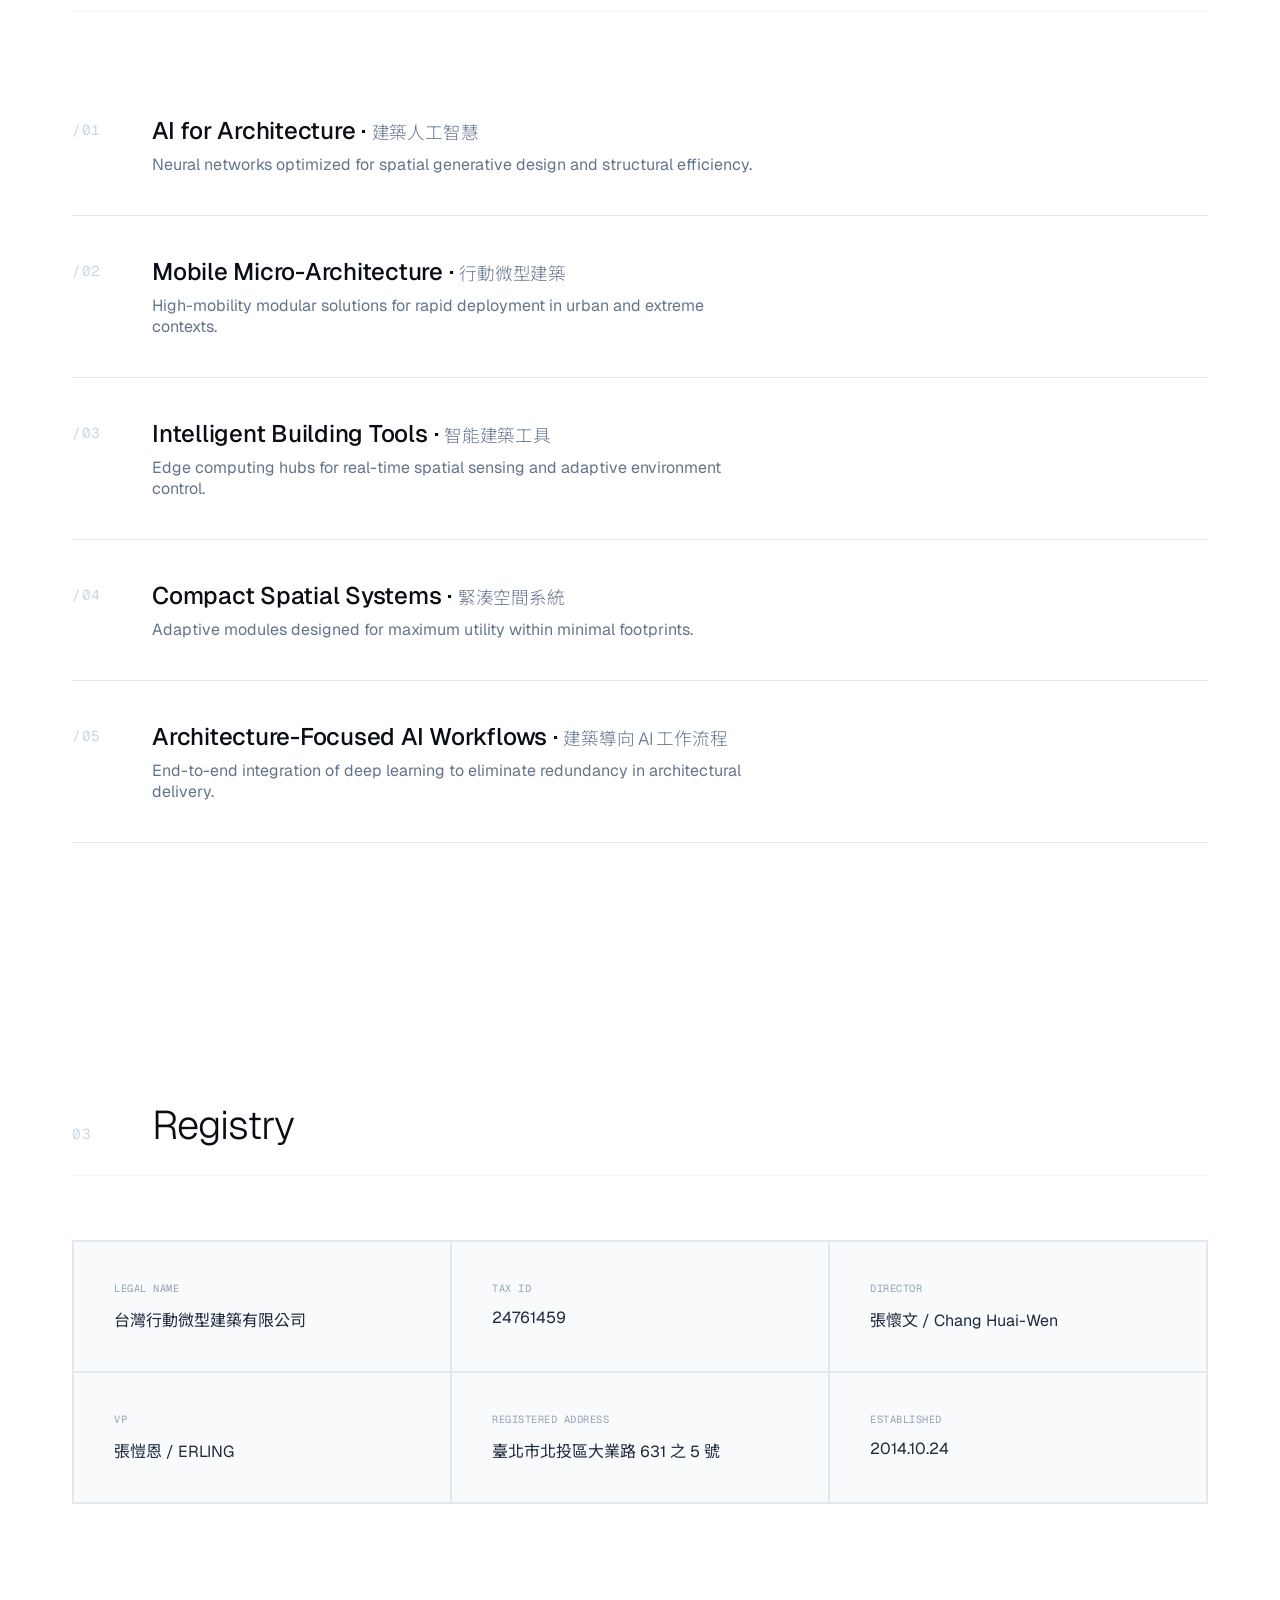
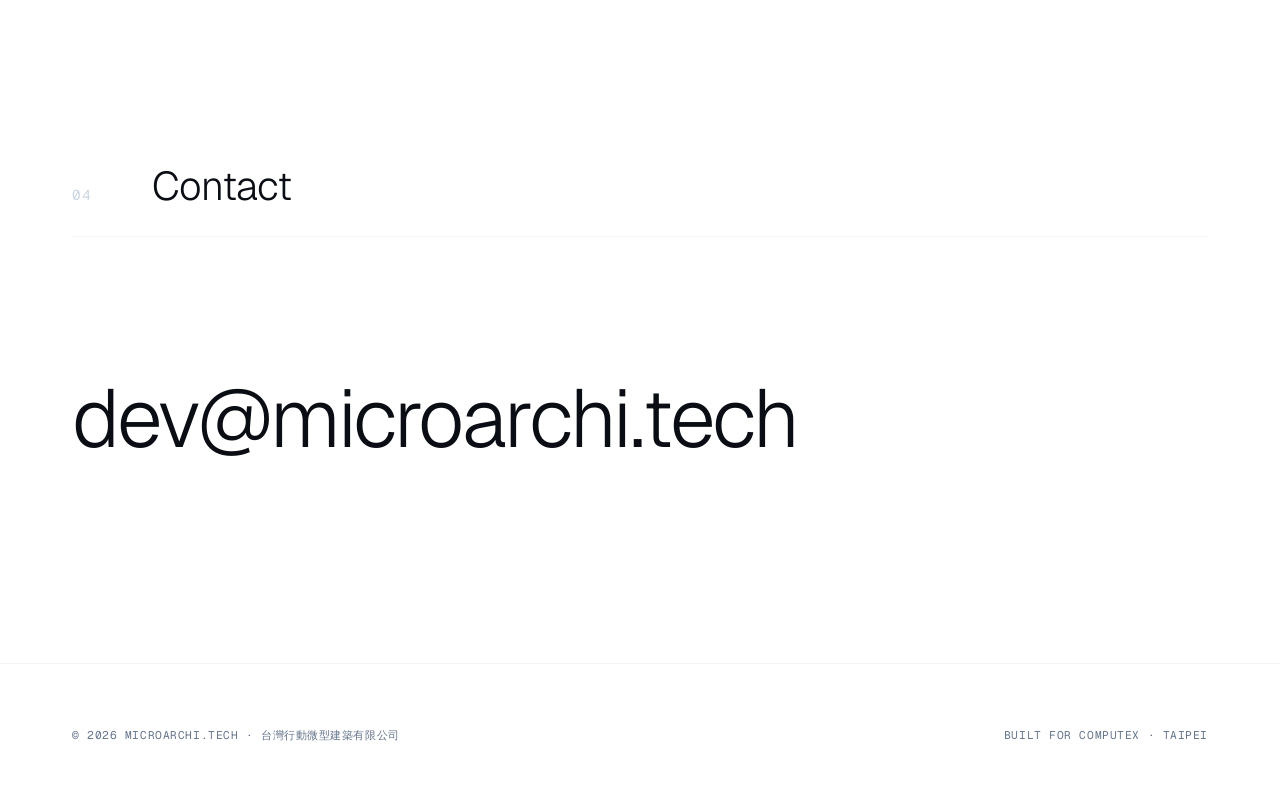
==== commit c290280f: "Update VP name to include 'ERLING'" ====
--- a/index.html
+++ b/index.html
@@ -1,53 +1,13 @@
 <!DOCTYPE html>
-<html lang="zh-Hant">
+<html lang="zh-TW">
 <head>
     <meta charset="UTF-8">
     <meta name="viewport" content="width=device-width, initial-scale=1.0">
-    <title>台灣行動微型建築有限公司 | Microarchi.tech — Architecture, computed.</title>
-    <meta name="description" content="台灣行動微型建築有限公司 (統一編號 24761459) · Microarchi.tech — AI and intelligent hardware for the next generation of architecture. Mobile micro-architecture, intelligent building tools, compact spatial systems. Taipei, Taiwan. Showcasing at Computex 2026.">
-    <meta name="keywords" content="台灣行動微型建築有限公司, Microarchi, microarchi.tech, 行動微型建築, AI architecture, AI 建築, 統一編號 24761459, 張懷文, 張愷恩, Computex 2026, Taiwan AI hardware">
-    <meta name="robots" content="index, follow">
-    <meta name="author" content="台灣行動微型建築有限公司">
-    <meta property="og:type" content="website">
-    <meta property="og:url" content="https://microarchi.tech">
-    <meta property="og:title" content="台灣行動微型建築有限公司 | Microarchi.tech">
-    <meta property="og:description" content="AI and intelligent hardware for the next generation of architecture. Mobile micro-architecture from Taipei.">
-    <meta property="og:locale" content="zh_TW">
-    <meta property="og:locale:alternate" content="en_US">
-    <meta property="og:site_name" content="Microarchi.tech">
-    <meta name="twitter:card" content="summary_large_image">
-    <meta name="twitter:title" content="台灣行動微型建築有限公司 | Microarchi.tech">
-    <meta name="twitter:description" content="Architecture, computed. AI and intelligent hardware for the next generation of architecture.">
-    <link rel="canonical" href="https://microarchi.tech">
+    <title>Microarchi.tech | Architecture, computed.</title>
     <link rel="stylesheet" href="style.css">
     <link rel="preconnect" href="https://fonts.googleapis.com">
     <link rel="preconnect" href="https://fonts.gstatic.com" crossorigin>
     <link href="https://fonts.googleapis.com/css2?family=Geist:wght@200;300;400;500;600&family=Geist+Mono&family=Noto+Sans+TC:wght@300;400;500;700&display=swap" rel="stylesheet">
-    <script type="application/ld+json">
-    {
-      "@context": "https://schema.org",
-      "@type": "Organization",
-      "name": "台灣行動微型建築有限公司",
-      "alternateName": ["Microarchi.tech", "Taiwan Mobile Micro-Architecture Co., Ltd."],
-      "url": "https://microarchi.tech",
-      "email": "dev@microarchi.tech",
-      "taxID": "24761459",
-      "foundingDate": "2014-10-24",
-      "founder": {
-        "@type": "Person",
-        "name": "張懷文",
-        "alternateName": "Chang Huai-Wen"
-      },
-      "address": {
-        "@type": "PostalAddress",
-        "streetAddress": "大業路 631 之 5 號",
-        "addressLocality": "北投區",
-        "addressRegion": "臺北市",
-        "addressCountry": "TW"
-      },
-      "description": "AI and intelligent hardware for the next generation of architecture. Mobile micro-architecture, intelligent building tools, compact spatial systems."
-    }
-    </script>
 </head>
 <body>
     <div class="bg-elements" aria-hidden="true">
@@ -79,10 +39,7 @@
                     <div class="eyebrow fade-up" style="--delay: 0.05s">
                         <span class="mono">TAIPEI · TW · EST. 2014</span>
                     </div>
-                    <div class="hero-zh-name fade-up" style="--delay: 0.12s">
-                        <span lang="zh-Hant">台灣行動微型建築有限公司</span>
-                    </div>
-                    <h1 class="hero-headline fade-up" style="--delay: 0.24s">
+                    <h1 class="hero-headline fade-up" style="--delay: 0.18s">
                         Architecture, <br><span class="accent-italic">computed.</span>
                     </h1>
                     <div class="hero-subline fade-up" style="--delay: 0.32s">
@@ -106,177 +63,132 @@
                 </div>
 
                 <div class="hero-visual fade-up" style="--delay: 0.55s" aria-hidden="true">
-                    <svg class="floorplan-svg" viewBox="0 0 700 820" fill="none" xmlns="http://www.w3.org/2000/svg">
-
-                        <!-- Package boundary / building envelope -->
-                        <rect class="frame" x="40" y="40" width="620" height="680" rx="8"
-                              stroke="var(--ink)" stroke-width="1.5" stroke-opacity="0.55"/>
-
-                        <!-- Package pins / doors-windows (4 per edge) -->
-                        <rect class="frame" x="155" y="24" width="16" height="4" fill="var(--slate-400)"/>
-                        <rect class="frame" x="270" y="24" width="16" height="4" fill="var(--slate-400)"/>
-                        <rect class="frame" x="385" y="24" width="16" height="4" fill="var(--slate-400)"/>
-                        <rect class="frame" x="500" y="24" width="16" height="4" fill="var(--slate-400)"/>
-                        <rect class="frame" x="155" y="732" width="16" height="4" fill="var(--slate-400)"/>
-                        <rect class="frame" x="270" y="732" width="16" height="4" fill="var(--slate-400)"/>
-                        <rect class="frame" x="385" y="732" width="16" height="4" fill="var(--slate-400)"/>
-                        <rect class="frame" x="500" y="732" width="16" height="4" fill="var(--slate-400)"/>
-                        <rect class="frame" x="24" y="180" width="4" height="16" fill="var(--slate-400)"/>
-                        <rect class="frame" x="24" y="310" width="4" height="16" fill="var(--slate-400)"/>
-                        <rect class="frame" x="24" y="440" width="4" height="16" fill="var(--slate-400)"/>
-                        <rect class="frame" x="24" y="570" width="4" height="16" fill="var(--slate-400)"/>
-                        <rect class="frame" x="672" y="180" width="4" height="16" fill="var(--slate-400)"/>
-                        <rect class="frame" x="672" y="310" width="4" height="16" fill="var(--slate-400)"/>
-                        <rect class="frame" x="672" y="440" width="4" height="16" fill="var(--slate-400)"/>
-                        <rect class="frame" x="672" y="570" width="4" height="16" fill="var(--slate-400)"/>
-
-                        <!-- Ring bus (dashed, fade-in via opacity) -->
-                        <rect class="ring-bus" x="52" y="52" width="596" height="656" rx="4"
-                              stroke="var(--slate-300)" stroke-width="0.5" stroke-dasharray="1 3" opacity="0"/>
-
-                        <!-- Grid axis dashed lines -->
-                        <line class="axis" x1="200" y1="78" x2="200" y2="720" stroke="var(--slate-300)" stroke-width="0.5" stroke-dasharray="2 2"/>
-                        <line class="axis" x1="350" y1="78" x2="350" y2="720" stroke="var(--slate-300)" stroke-width="0.5" stroke-dasharray="2 2"/>
-                        <line class="axis" x1="500" y1="78" x2="500" y2="720" stroke="var(--slate-300)" stroke-width="0.5" stroke-dasharray="2 2"/>
-                        <line class="axis" x1="40" y1="200" x2="660" y2="200" stroke="var(--slate-300)" stroke-width="0.5" stroke-dasharray="2 2"/>
-                        <line class="axis" x1="40" y1="390" x2="660" y2="390" stroke="var(--slate-300)" stroke-width="0.5" stroke-dasharray="2 2"/>
-                        <line class="axis" x1="40" y1="545" x2="660" y2="545" stroke="var(--slate-300)" stroke-width="0.5" stroke-dasharray="2 2"/>
-
-                        <!-- Grid axis bubbles top -->
-                        <circle class="annotation" cx="200" cy="78" r="8" stroke="var(--slate-300)" stroke-width="0.5"/>
-                        <text class="fp-label annotation" x="196" y="82">1</text>
-                        <circle class="annotation" cx="350" cy="78" r="8" stroke="var(--slate-300)" stroke-width="0.5"/>
-                        <text class="fp-label annotation" x="346" y="82">2</text>
-                        <circle class="annotation" cx="500" cy="78" r="8" stroke="var(--slate-300)" stroke-width="0.5"/>
-                        <text class="fp-label annotation" x="496" y="82">3</text>
-
-                        <!-- Grid axis bubbles left -->
-                        <circle class="annotation" cx="70" cy="200" r="8" stroke="var(--slate-300)" stroke-width="0.5"/>
-                        <text class="fp-label annotation" x="67" y="204">A</text>
-                        <circle class="annotation" cx="70" cy="390" r="8" stroke="var(--slate-300)" stroke-width="0.5"/>
-                        <text class="fp-label annotation" x="67" y="394">B</text>
-                        <circle class="annotation" cx="70" cy="545" r="8" stroke="var(--slate-300)" stroke-width="0.5"/>
-                        <text class="fp-label annotation" x="67" y="549">C</text>
-
-                        <!-- Block A — ROOM A · CORE 0 (active core) -->
-                        <rect class="block core-breathe" id="block-a" x="90" y="110" width="220" height="180"
-                              stroke="var(--slate-400)" stroke-width="1"/>
-                        <!-- Inner concentric rect for Block A -->
-                        <rect class="pulse-inner" x="96" y="116" width="208" height="168"
-                              stroke="var(--slate-400)" stroke-width="0.5"/>
-                        <text class="fp-label block" x="98" y="124">ROOM A · CORE 0</text>
-
-                        <!-- Block B — ROOM B · CORE 1 -->
-                        <rect class="block" x="390" y="110" width="220" height="180"
-                              stroke="var(--slate-400)" stroke-width="1"/>
-                        <text class="fp-label block" x="398" y="124">ROOM B · CORE 1</text>
-
-                        <!-- Block C — ATRIUM · CACHE L2 -->
-                        <rect class="block" x="90" y="340" width="520" height="100"
-                              stroke="var(--slate-400)" stroke-width="1"/>
-                        <text class="fp-label block" x="98" y="354">ATRIUM · CACHE L2</text>
-
-                        <!-- Block D — FOYER · I/O -->
-                        <rect class="block" x="90" y="490" width="130" height="110"
-                              stroke="var(--slate-400)" stroke-width="1"/>
-                        <text class="fp-label block" x="98" y="504">FOYER · I/O</text>
-
-                        <!-- Block E — LIFT CORE · CLOCK -->
-                        <rect class="block" x="270" y="490" width="160" height="110"
-                              stroke="var(--slate-400)" stroke-width="1"/>
-                        <text class="fp-label block" x="278" y="504">LIFT CORE · CLOCK</text>
-
-                        <!-- Block F — TERRACE · POWER -->
-                        <rect class="block" x="480" y="490" width="130" height="110"
-                              stroke="var(--slate-400)" stroke-width="1"/>
-                        <text class="fp-label block" x="488" y="504">TERRACE · POWER</text>
-
-                        <!-- Trace 1: Block A bottom-center → Atrium → Block B bottom-center -->
-                        <path class="trace" id="trace1"
-                              d="M200 290 L200 340 L500 340 L500 290"
-                              stroke="var(--slate-400)" stroke-width="1"/>
-
-                        <!-- Trace 2: Atrium bottom-center → branches to D, E, F -->
-                        <path class="trace" id="trace2"
-                              d="M350 440 L350 470 L155 470 L155 490 M350 470 L350 490 M350 470 L545 470 L545 490"
-                              stroke="var(--slate-400)" stroke-width="1"/>
-
-                        <!-- Junction markers -->
-                        <circle cx="200" cy="290" r="2" fill="var(--ink)" class="block"/>
-                        <circle cx="200" cy="340" r="2" fill="var(--ink)" class="trace"/>
-                        <circle cx="500" cy="340" r="2" fill="var(--ink)" class="trace"/>
-                        <circle cx="500" cy="290" r="2" fill="var(--ink)" class="block"/>
-                        <circle cx="350" cy="440" r="2" fill="var(--ink)" class="trace"/>
-                        <circle cx="350" cy="470" r="2" fill="var(--ink)" class="trace"/>
-                        <circle cx="155" cy="470" r="2" fill="var(--ink)" class="trace"/>
-                        <circle cx="545" cy="470" r="2" fill="var(--ink)" class="trace"/>
-
-                        <!-- North arrow -->
-                        <polygon class="annotation" points="640,20 648,44 636,44"
-                                 stroke="var(--ink)" stroke-width="0.8" fill="none"/>
-                        <text class="fp-label annotation" x="638" y="56">N</text>
-
-                        <!-- Title block bottom-left -->
-                        <text class="fp-label annotation" x="50" y="762">MMA-01 · FLOOR PLAN ÷ DIE LAYOUT</text>
-                        <text class="fp-label annotation" x="50" y="776">SCALE 1:50 · 7nm</text>
-                        <text class="fp-label annotation" x="50" y="790">AXIS: A-A · CLK 3.2 GHz</text>
-
-                        <!-- Scale bar bottom-right -->
-                        <line class="annotation" x1="560" y1="768" x2="620" y2="768" stroke="var(--slate-400)" stroke-width="1"/>
-                        <line class="annotation" x1="560" y1="763" x2="560" y2="773" stroke="var(--slate-400)" stroke-width="1"/>
-                        <line class="annotation" x1="590" y1="763" x2="590" y2="773" stroke="var(--slate-400)" stroke-width="1"/>
-                        <line class="annotation" x1="620" y1="763" x2="620" y2="773" stroke="var(--slate-400)" stroke-width="1"/>
-                        <text class="fp-label annotation" x="556" y="783">0</text>
-                        <text class="fp-label annotation" x="586" y="783">1</text>
-                        <text class="fp-label annotation" x="614" y="783">2 m</text>
-
-                        <!-- Dimension line left -->
-                        <line class="annotation" x1="20" y1="110" x2="20" y2="600" stroke="var(--slate-400)" stroke-width="0.5"/>
-                        <line class="annotation" x1="15" y1="110" x2="25" y2="110" stroke="var(--slate-400)" stroke-width="0.5"/>
-                        <line class="annotation" x1="15" y1="600" x2="25" y2="600" stroke="var(--slate-400)" stroke-width="0.5"/>
-                        <text class="fp-label annotation" x="20" y="355" transform="rotate(-90 20 355)">5800</text>
-
-                        <!-- Dimension line bottom -->
-                        <line class="annotation" x1="90" y1="750" x2="610" y2="750" stroke="var(--slate-400)" stroke-width="0.5"/>
-                        <line class="annotation" x1="90" y1="745" x2="90" y2="755" stroke="var(--slate-400)" stroke-width="0.5"/>
-                        <line class="annotation" x1="610" y1="745" x2="610" y2="755" stroke="var(--slate-400)" stroke-width="0.5"/>
-                        <text class="fp-label annotation" x="330" y="745">6200</text>
-
-                        <!-- Pulse dot — Trace 1 (path: Block A bottom → Atrium → Block B) -->
-                        <circle class="pulse" r="3" fill="var(--ink)">
-                            <animateMotion dur="4s" repeatCount="indefinite" begin="1.5s">
-                                <mpath href="#trace1"/>
-                            </animateMotion>
-                        </circle>
-                        <circle class="pulse" r="3" fill="var(--ink)">
-                            <animateMotion dur="4s" repeatCount="indefinite" begin="3s">
-                                <mpath href="#trace1"/>
-                            </animateMotion>
-                        </circle>
-
-                        <!-- Pulse dot — Trace 2 (Atrium → D/E/F) -->
-                        <circle class="pulse" r="3" fill="var(--ink)">
-                            <animateMotion dur="5.5s" repeatCount="indefinite" begin="1.5s">
-                                <mpath href="#trace2"/>
-                            </animateMotion>
-                        </circle>
-
-                        <!-- Ring bus pulses -->
-                        <circle class="pulse" r="3" fill="var(--ink)">
-                            <animateMotion dur="7s" repeatCount="indefinite" begin="1.5s">
-                                <mpath href="#ring-path"/>
-                            </animateMotion>
-                        </circle>
-                        <circle class="pulse" r="3" fill="var(--ink)">
-                            <animateMotion dur="7s" repeatCount="indefinite" begin="4.5s">
-                                <mpath href="#ring-path"/>
-                            </animateMotion>
-                        </circle>
-
-                        <!-- Ring path definition (invisible, used for motion) -->
+                    <svg class="wireframe-svg" viewBox="0 0 600 720" fill="none" xmlns="http://www.w3.org/2000/svg">
+                        <!-- Defs for masks -->
                         <defs>
-                            <path id="ring-path" d="M52 52 L648 52 L648 708 L52 708 Z"/>
+                            <mask id="wall-holes">
+                                <rect x="0" y="0" width="600" height="720" fill="white" />
+                                <!-- Door cut (left wall) -->
+                                <path d="M180 260 L230 220 L230 140 L180 180 Z" fill="black" />
+                                <!-- Window cut (right wall) -->
+                                <path d="M440 236 L470 212 L470 172 L440 196 Z" fill="black" />
+                            </mask>
                         </defs>
+
+                        <!-- Annotations & Grid -->
+                        <g class="layer-axes">
+                            <!-- Bottom axes -->
+                            <circle class="light" cx="150" cy="650" r="10" /> <text x="146" y="654" class="mono-label">A</text>
+                            <circle class="light" cx="410" cy="650" r="10" /> <text x="406" y="654" class="mono-label">B</text>
+                            <circle class="light" cx="510" cy="570" r="10" /> <text x="506" y="574" class="mono-label">C</text>
+                            <path class="light" d="M150 640V590M410 640V590M510 560V510" stroke-dasharray="2 2" />
+                            
+                            <!-- Left axes -->
+                            <circle class="light" cx="80" cy="590" r="10" /> <text x="76" y="594" class="mono-label">1</text>
+                            <circle class="light" cx="180" cy="510" r="10" /> <text x="176" y="514" class="mono-label">2</text>
+                            <path class="light" d="M90 590H150M190 510H250" stroke-dasharray="2 2" />
+                        </g>
+
+                        <g class="layer-dimensions">
+                            <!-- Left Edge: 5800 -->
+                            <path class="light" d="M100 590V110" />
+                            <path class="light" d="M95 590H105M95 110H105" />
+                            <text x="70" y="350" class="mono-label" transform="rotate(-90 70 350)">5800</text>
+                            
+                            <!-- Bottom Edge: 3600 & 2400 -->
+                            <path class="light" d="M150 610L410 610L510 530" />
+                            <path class="light" d="M150 605V615M410 605V615M506 526L514 534" />
+                            <text x="260" y="625" class="mono-label">3600</text>
+                            <text x="460" y="585" class="mono-label">2400</text>
+                        </g>
+
+                        <!-- North Arrow -->
+                        <g class="layer-annotations">
+                            <path class="heavy" d="M530 80L540 50L550 80Z" />
+                            <text x="536" y="95" class="mono-label">N</text>
+                        </g>
+
+                        <!-- Section Cut Indicator -->
+                        <g class="layer-annotations">
+                            <path class="heavy" d="M100 390H130" stroke-dasharray="5 5" />
+                            <path class="heavy" d="M130 385L140 390L130 395Z" fill="var(--ink)" />
+                            <text x="90" y="394" class="mono-label">A</text>
+                            
+                            <path class="heavy" d="M490 390H460" stroke-dasharray="5 5" />
+                            <path class="heavy" d="M460 385L450 390L460 395Z" fill="var(--ink)" />
+                            <text x="500" y="394" class="mono-label">A</text>
+                        </g>
+
+                        <g class="layer-annotations">
+                            <path class="heavy" d="M450 690H550" />
+                            <path class="heavy" d="M450 685V695M500 685V695M550 685V695" />
+                            <text x="446" y="705" class="mono-label">0</text>
+                            <text x="496" y="705" class="mono-label">1</text>
+                            <text x="540" y="705" class="mono-label">2 m</text>
+                            
+                            <text x="50" y="680" class="mono-label" style="fill: var(--slate-400)">MMA-01 · MODULAR UNIT</text>
+                            <text x="50" y="695" class="mono-label" style="fill: var(--slate-400)">AXONOMETRIC · EXPLODED</text>
+                            <text x="50" y="710" class="mono-label" style="fill: var(--slate-400)">SCALE 1:50</text>
+                        </g>
+
+                        <!-- Layer: Foundations (base z=0, visual y offset +0) -->
+                        <g class="layer-foundations">
+                            <rect class="heavy" x="150" y="570" width="40" height="20" />
+                            <rect class="heavy" x="410" y="570" width="40" height="20" />
+                            <rect class="heavy" x="250" y="490" width="40" height="20" />
+                            <rect class="heavy" x="510" y="490" width="40" height="20" />
+                        </g>
+                        <!-- Leaders to Floor (gap 40px) -->
+                        <path class="light leader" d="M170 570V530M430 570V530M270 490V450M530 490V450" />
+
+                        <!-- Layer: Floor (base z=0, visual y offset -60) -->
+                        <g class="layer-floor">
+                            <path class="heavy" d="M150 530L410 530L510 450L250 450Z" />
+                        </g>
+                        <!-- Leaders to Frame -->
+                        <path class="light leader" d="M150 530V480M410 530V480M510 450V400M250 450V400" />
+
+                        <!-- Layer: Structural Frame (base z=0 to h=200, visual y offset -110) -->
+                        <g class="layer-frame">
+                            <!-- Columns -->
+                            <path class="heavy" d="M150 480V280M410 480V280M510 400V200M250 400V200" />
+                            <!-- Top Ring -->
+                            <path class="heavy" d="M150 280L410 280L510 200L250 200Z" />
+                        </g>
+                        <!-- Leaders to Mezzanine -->
+                        <!-- ... Not drawing full frame leaders, but some interior elements ... -->
+
+                        <!-- Layer: Mezzanine (base z=100, visual y offset -110) -->
+                        <g class="layer-mezzanine">
+                            <!-- Mezzanine floor partial -->
+                            <path class="medium" d="M150 380L280 380L330 340L200 340Z" />
+                        </g>
+
+                        <!-- Leaders to Walls -->
+                        <path class="light leader" d="M150 280V230M410 280V230M510 200V150M250 200V150" />
+
+                        <!-- Layer: Walls (base z=0 to h=200, visual y offset -160) -->
+                        <!-- Walls are parallelograms. Front-Left and Front-Right. -->
+                        <g class="layer-walls" mask="url(#wall-holes)">
+                            <!-- Left Wall (x=150 to 250, y-depth -80, h=200) -->
+                            <path class="medium" d="M150 230L250 150V-50L150 30Z" />
+                            <!-- Right Wall (x=410 to 510, y-depth -80, h=200) -->
+                            <path class="medium" d="M410 230L510 150V-50L410 30Z" />
+                        </g>
+                        <!-- Leaders to Roof -->
+                        <path class="light leader" d="M150 30V-20M410 30V-20M510 -50V-100M250 -50V-100" />
+
+                        <!-- Layer: Roof (base z=200, visual y offset -210) -->
+                        <g class="layer-roof">
+                            <path class="heavy" d="M150 -20L410 -20L510 -100L250 -100Z" />
+                            <rect class="medium" x="300" y="-80" width="40" height="20" />
+                        </g>
+
+                        <!-- Vertex markers on bottom floor -->
+                        <circle cx="150" cy="530" r="2.5" fill="var(--ink)" />
+                        <circle cx="410" cy="530" r="2.5" fill="var(--ink)" />
+                        <circle cx="250" cy="450" r="2.5" fill="var(--ink)" />
+                        <circle cx="510" cy="450" r="2.5" fill="var(--ink)" />
                     </svg>
                 </div>
             </div>
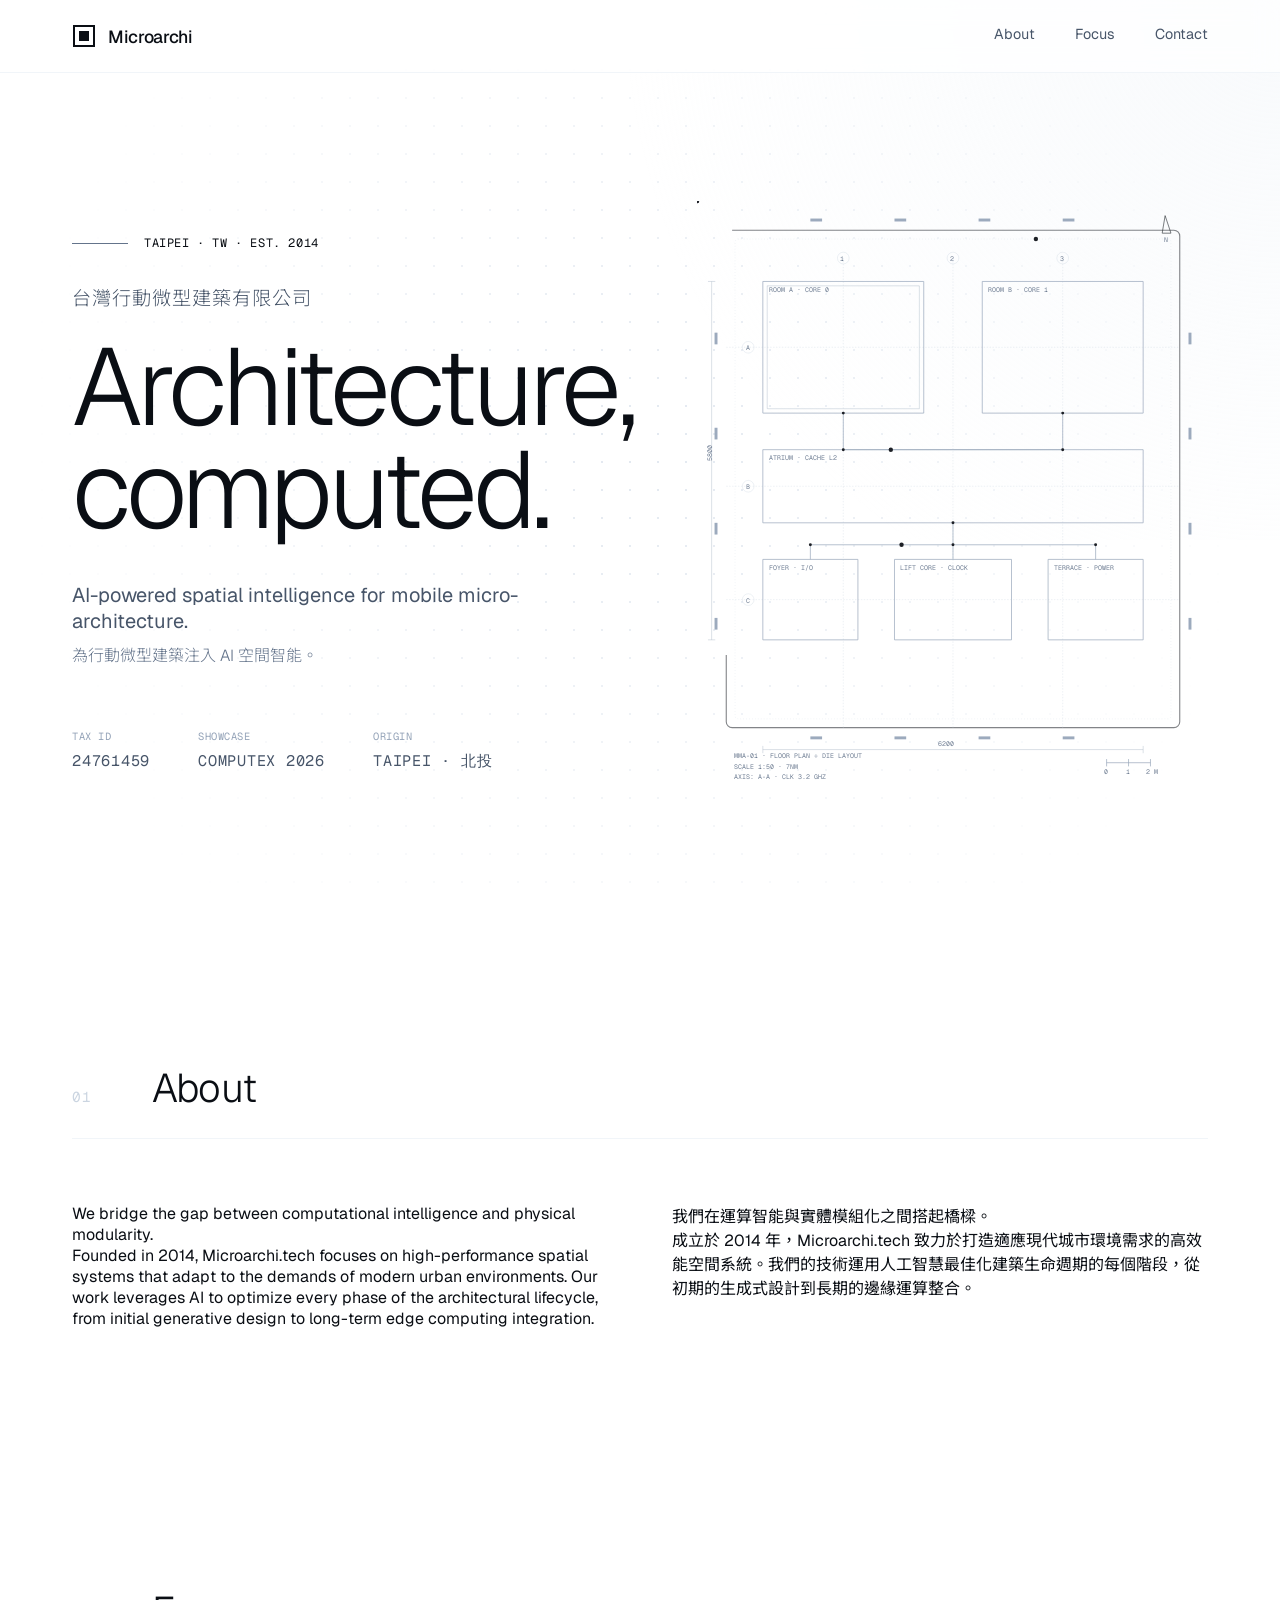
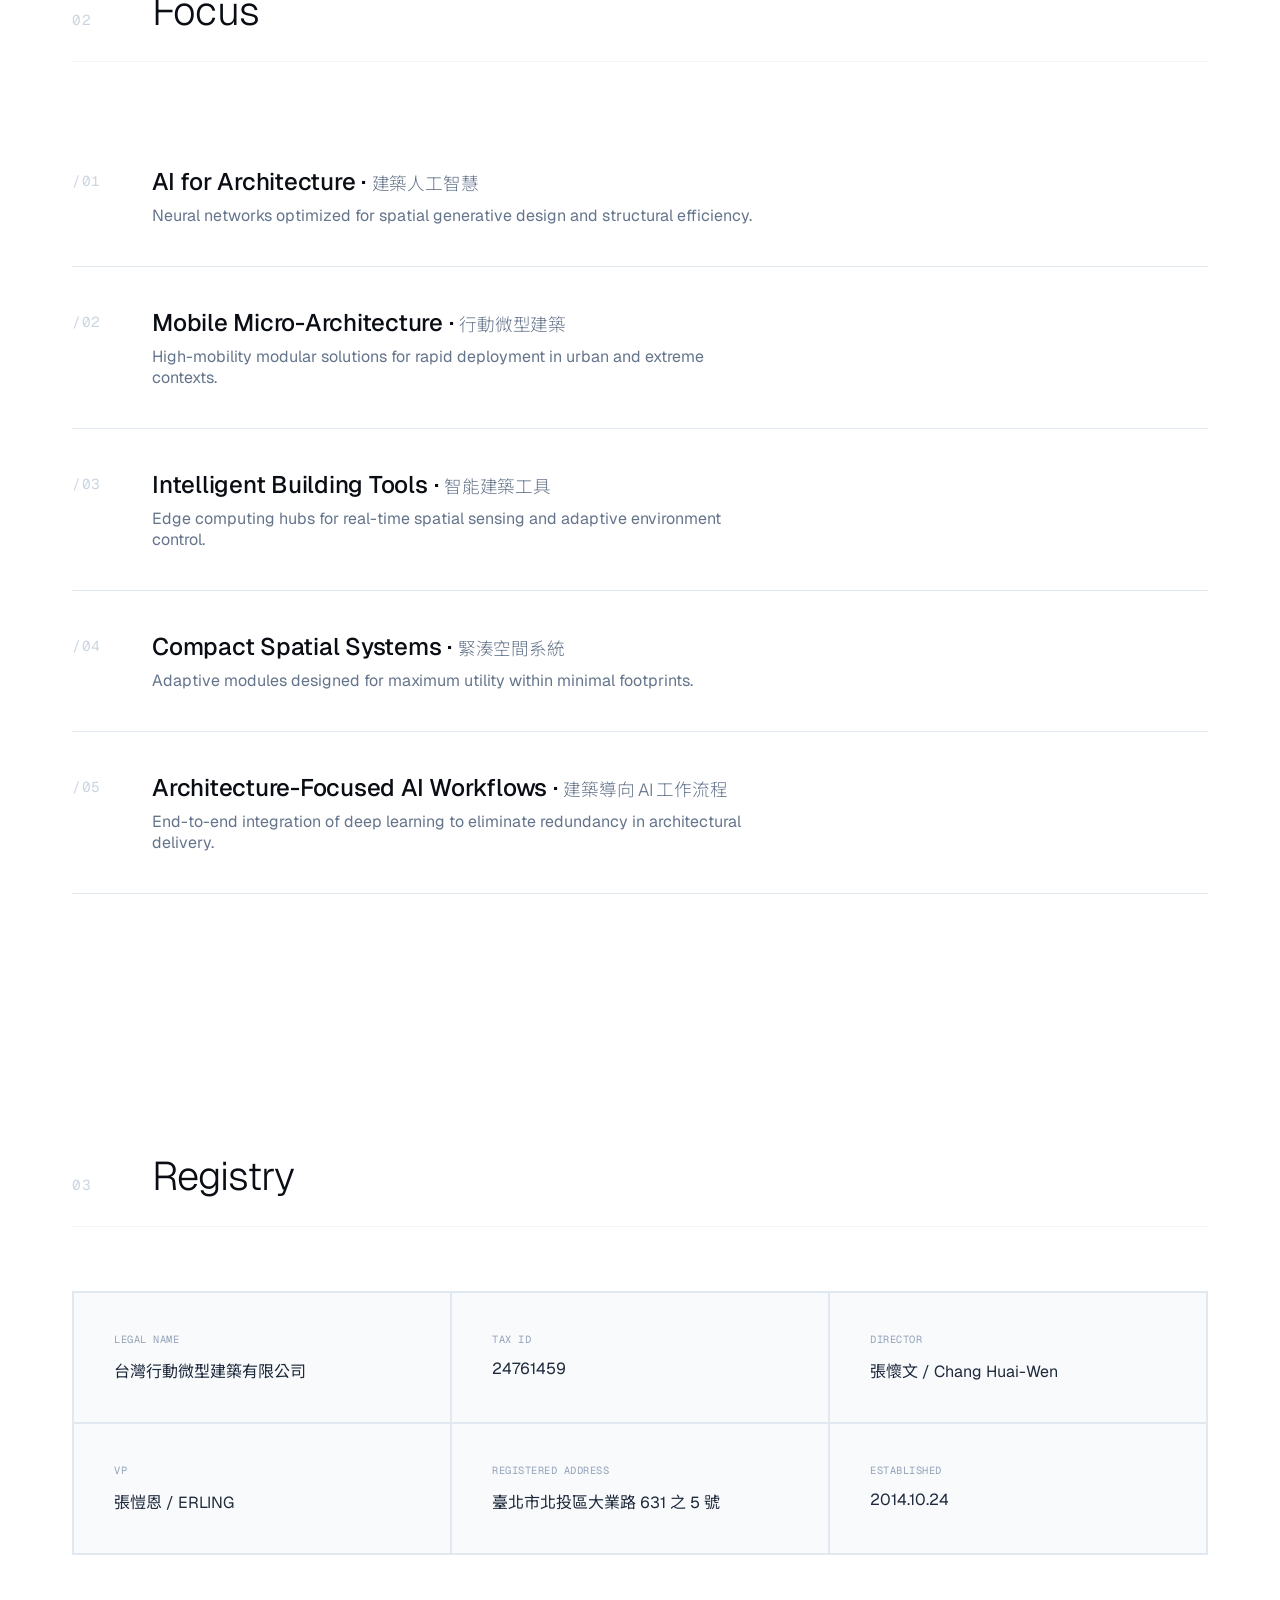
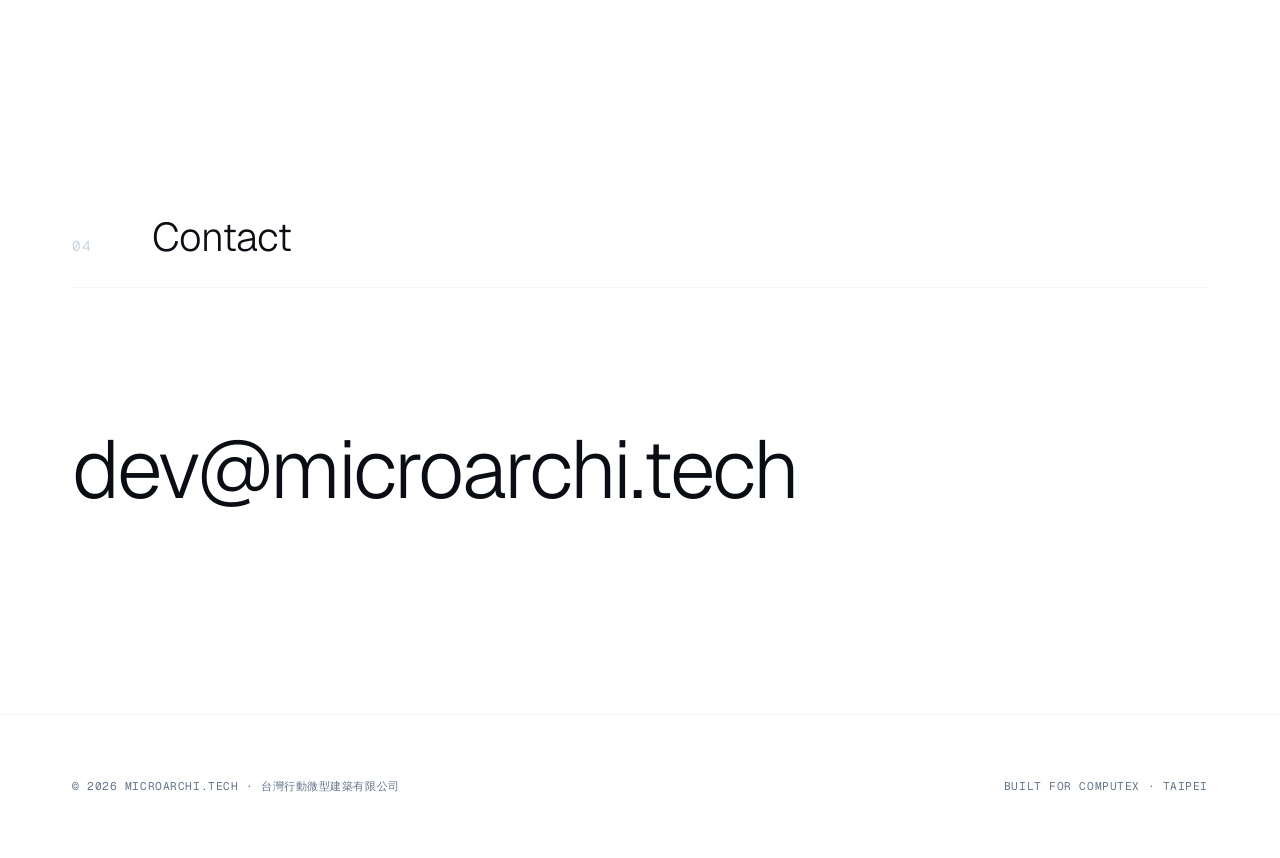
==== commit 25c6dd08: "Merge pull request #3 from hexawulf/feat/final-polish-zh-svg-seo feat: hero ZH name, dynamic floor-p" ====
--- a/index.html
+++ b/index.html
@@ -1,13 +1,53 @@
 <!DOCTYPE html>
-<html lang="zh-TW">
+<html lang="zh-Hant">
 <head>
     <meta charset="UTF-8">
     <meta name="viewport" content="width=device-width, initial-scale=1.0">
-    <title>Microarchi.tech | Architecture, computed.</title>
+    <title>台灣行動微型建築有限公司 | Microarchi.tech — Architecture, computed.</title>
+    <meta name="description" content="台灣行動微型建築有限公司 (統一編號 24761459) · Microarchi.tech — AI and intelligent hardware for the next generation of architecture. Mobile micro-architecture, intelligent building tools, compact spatial systems. Taipei, Taiwan. Showcasing at Computex 2026.">
+    <meta name="keywords" content="台灣行動微型建築有限公司, Microarchi, microarchi.tech, 行動微型建築, AI architecture, AI 建築, 統一編號 24761459, 張懷文, 張愷恩, Computex 2026, Taiwan AI hardware">
+    <meta name="robots" content="index, follow">
+    <meta name="author" content="台灣行動微型建築有限公司">
+    <meta property="og:type" content="website">
+    <meta property="og:url" content="https://microarchi.tech">
+    <meta property="og:title" content="台灣行動微型建築有限公司 | Microarchi.tech">
+    <meta property="og:description" content="AI and intelligent hardware for the next generation of architecture. Mobile micro-architecture from Taipei.">
+    <meta property="og:locale" content="zh_TW">
+    <meta property="og:locale:alternate" content="en_US">
+    <meta property="og:site_name" content="Microarchi.tech">
+    <meta name="twitter:card" content="summary_large_image">
+    <meta name="twitter:title" content="台灣行動微型建築有限公司 | Microarchi.tech">
+    <meta name="twitter:description" content="Architecture, computed. AI and intelligent hardware for the next generation of architecture.">
+    <link rel="canonical" href="https://microarchi.tech">
     <link rel="stylesheet" href="style.css">
     <link rel="preconnect" href="https://fonts.googleapis.com">
     <link rel="preconnect" href="https://fonts.gstatic.com" crossorigin>
     <link href="https://fonts.googleapis.com/css2?family=Geist:wght@200;300;400;500;600&family=Geist+Mono&family=Noto+Sans+TC:wght@300;400;500;700&display=swap" rel="stylesheet">
+    <script type="application/ld+json">
+    {
+      "@context": "https://schema.org",
+      "@type": "Organization",
+      "name": "台灣行動微型建築有限公司",
+      "alternateName": ["Microarchi.tech", "Taiwan Mobile Micro-Architecture Co., Ltd."],
+      "url": "https://microarchi.tech",
+      "email": "dev@microarchi.tech",
+      "taxID": "24761459",
+      "foundingDate": "2014-10-24",
+      "founder": {
+        "@type": "Person",
+        "name": "張懷文",
+        "alternateName": "Chang Huai-Wen"
+      },
+      "address": {
+        "@type": "PostalAddress",
+        "streetAddress": "大業路 631 之 5 號",
+        "addressLocality": "北投區",
+        "addressRegion": "臺北市",
+        "addressCountry": "TW"
+      },
+      "description": "AI and intelligent hardware for the next generation of architecture. Mobile micro-architecture, intelligent building tools, compact spatial systems."
+    }
+    </script>
 </head>
 <body>
     <div class="bg-elements" aria-hidden="true">
@@ -39,7 +79,10 @@
                     <div class="eyebrow fade-up" style="--delay: 0.05s">
                         <span class="mono">TAIPEI · TW · EST. 2014</span>
                     </div>
-                    <h1 class="hero-headline fade-up" style="--delay: 0.18s">
+                    <div class="hero-zh-name fade-up" style="--delay: 0.12s">
+                        <span lang="zh-Hant">台灣行動微型建築有限公司</span>
+                    </div>
+                    <h1 class="hero-headline fade-up" style="--delay: 0.24s">
                         Architecture, <br><span class="accent-italic">computed.</span>
                     </h1>
                     <div class="hero-subline fade-up" style="--delay: 0.32s">
@@ -63,132 +106,177 @@
                 </div>
 
                 <div class="hero-visual fade-up" style="--delay: 0.55s" aria-hidden="true">
-                    <svg class="wireframe-svg" viewBox="0 0 600 720" fill="none" xmlns="http://www.w3.org/2000/svg">
-                        <!-- Defs for masks -->
+                    <svg class="floorplan-svg" viewBox="0 0 700 820" fill="none" xmlns="http://www.w3.org/2000/svg">
+
+                        <!-- Package boundary / building envelope -->
+                        <rect class="frame" x="40" y="40" width="620" height="680" rx="8"
+                              stroke="var(--ink)" stroke-width="1.5" stroke-opacity="0.55"/>
+
+                        <!-- Package pins / doors-windows (4 per edge) -->
+                        <rect class="frame" x="155" y="24" width="16" height="4" fill="var(--slate-400)"/>
+                        <rect class="frame" x="270" y="24" width="16" height="4" fill="var(--slate-400)"/>
+                        <rect class="frame" x="385" y="24" width="16" height="4" fill="var(--slate-400)"/>
+                        <rect class="frame" x="500" y="24" width="16" height="4" fill="var(--slate-400)"/>
+                        <rect class="frame" x="155" y="732" width="16" height="4" fill="var(--slate-400)"/>
+                        <rect class="frame" x="270" y="732" width="16" height="4" fill="var(--slate-400)"/>
+                        <rect class="frame" x="385" y="732" width="16" height="4" fill="var(--slate-400)"/>
+                        <rect class="frame" x="500" y="732" width="16" height="4" fill="var(--slate-400)"/>
+                        <rect class="frame" x="24" y="180" width="4" height="16" fill="var(--slate-400)"/>
+                        <rect class="frame" x="24" y="310" width="4" height="16" fill="var(--slate-400)"/>
+                        <rect class="frame" x="24" y="440" width="4" height="16" fill="var(--slate-400)"/>
+                        <rect class="frame" x="24" y="570" width="4" height="16" fill="var(--slate-400)"/>
+                        <rect class="frame" x="672" y="180" width="4" height="16" fill="var(--slate-400)"/>
+                        <rect class="frame" x="672" y="310" width="4" height="16" fill="var(--slate-400)"/>
+                        <rect class="frame" x="672" y="440" width="4" height="16" fill="var(--slate-400)"/>
+                        <rect class="frame" x="672" y="570" width="4" height="16" fill="var(--slate-400)"/>
+
+                        <!-- Ring bus (dashed, fade-in via opacity) -->
+                        <rect class="ring-bus" x="52" y="52" width="596" height="656" rx="4"
+                              stroke="var(--slate-300)" stroke-width="0.5" stroke-dasharray="1 3" opacity="0"/>
+
+                        <!-- Grid axis dashed lines -->
+                        <line class="axis" x1="200" y1="78" x2="200" y2="720" stroke="var(--slate-300)" stroke-width="0.5" stroke-dasharray="2 2"/>
+                        <line class="axis" x1="350" y1="78" x2="350" y2="720" stroke="var(--slate-300)" stroke-width="0.5" stroke-dasharray="2 2"/>
+                        <line class="axis" x1="500" y1="78" x2="500" y2="720" stroke="var(--slate-300)" stroke-width="0.5" stroke-dasharray="2 2"/>
+                        <line class="axis" x1="40" y1="200" x2="660" y2="200" stroke="var(--slate-300)" stroke-width="0.5" stroke-dasharray="2 2"/>
+                        <line class="axis" x1="40" y1="390" x2="660" y2="390" stroke="var(--slate-300)" stroke-width="0.5" stroke-dasharray="2 2"/>
+                        <line class="axis" x1="40" y1="545" x2="660" y2="545" stroke="var(--slate-300)" stroke-width="0.5" stroke-dasharray="2 2"/>
+
+                        <!-- Grid axis bubbles top -->
+                        <circle class="annotation" cx="200" cy="78" r="8" stroke="var(--slate-300)" stroke-width="0.5"/>
+                        <text class="fp-label annotation" x="196" y="82">1</text>
+                        <circle class="annotation" cx="350" cy="78" r="8" stroke="var(--slate-300)" stroke-width="0.5"/>
+                        <text class="fp-label annotation" x="346" y="82">2</text>
+                        <circle class="annotation" cx="500" cy="78" r="8" stroke="var(--slate-300)" stroke-width="0.5"/>
+                        <text class="fp-label annotation" x="496" y="82">3</text>
+
+                        <!-- Grid axis bubbles left -->
+                        <circle class="annotation" cx="70" cy="200" r="8" stroke="var(--slate-300)" stroke-width="0.5"/>
+                        <text class="fp-label annotation" x="67" y="204">A</text>
+                        <circle class="annotation" cx="70" cy="390" r="8" stroke="var(--slate-300)" stroke-width="0.5"/>
+                        <text class="fp-label annotation" x="67" y="394">B</text>
+                        <circle class="annotation" cx="70" cy="545" r="8" stroke="var(--slate-300)" stroke-width="0.5"/>
+                        <text class="fp-label annotation" x="67" y="549">C</text>
+
+                        <!-- Block A — ROOM A · CORE 0 (active core) -->
+                        <rect class="block core-breathe" id="block-a" x="90" y="110" width="220" height="180"
+                              stroke="var(--slate-400)" stroke-width="1"/>
+                        <!-- Inner concentric rect for Block A -->
+                        <rect class="pulse-inner" x="96" y="116" width="208" height="168"
+                              stroke="var(--slate-400)" stroke-width="0.5"/>
+                        <text class="fp-label block" x="98" y="124">ROOM A · CORE 0</text>
+
+                        <!-- Block B — ROOM B · CORE 1 -->
+                        <rect class="block" x="390" y="110" width="220" height="180"
+                              stroke="var(--slate-400)" stroke-width="1"/>
+                        <text class="fp-label block" x="398" y="124">ROOM B · CORE 1</text>
+
+                        <!-- Block C — ATRIUM · CACHE L2 -->
+                        <rect class="block" x="90" y="340" width="520" height="100"
+                              stroke="var(--slate-400)" stroke-width="1"/>
+                        <text class="fp-label block" x="98" y="354">ATRIUM · CACHE L2</text>
+
+                        <!-- Block D — FOYER · I/O -->
+                        <rect class="block" x="90" y="490" width="130" height="110"
+                              stroke="var(--slate-400)" stroke-width="1"/>
+                        <text class="fp-label block" x="98" y="504">FOYER · I/O</text>
+
+                        <!-- Block E — LIFT CORE · CLOCK -->
+                        <rect class="block" x="270" y="490" width="160" height="110"
+                              stroke="var(--slate-400)" stroke-width="1"/>
+                        <text class="fp-label block" x="278" y="504">LIFT CORE · CLOCK</text>
+
+                        <!-- Block F — TERRACE · POWER -->
+                        <rect class="block" x="480" y="490" width="130" height="110"
+                              stroke="var(--slate-400)" stroke-width="1"/>
+                        <text class="fp-label block" x="488" y="504">TERRACE · POWER</text>
+
+                        <!-- Trace 1: Block A bottom-center → Atrium → Block B bottom-center -->
+                        <path class="trace" id="trace1"
+                              d="M200 290 L200 340 L500 340 L500 290"
+                              stroke="var(--slate-400)" stroke-width="1"/>
+
+                        <!-- Trace 2: Atrium bottom-center → branches to D, E, F -->
+                        <path class="trace" id="trace2"
+                              d="M350 440 L350 470 L155 470 L155 490 M350 470 L350 490 M350 470 L545 470 L545 490"
+                              stroke="var(--slate-400)" stroke-width="1"/>
+
+                        <!-- Junction markers -->
+                        <circle cx="200" cy="290" r="2" fill="var(--ink)" class="block"/>
+                        <circle cx="200" cy="340" r="2" fill="var(--ink)" class="trace"/>
+                        <circle cx="500" cy="340" r="2" fill="var(--ink)" class="trace"/>
+                        <circle cx="500" cy="290" r="2" fill="var(--ink)" class="block"/>
+                        <circle cx="350" cy="440" r="2" fill="var(--ink)" class="trace"/>
+                        <circle cx="350" cy="470" r="2" fill="var(--ink)" class="trace"/>
+                        <circle cx="155" cy="470" r="2" fill="var(--ink)" class="trace"/>
+                        <circle cx="545" cy="470" r="2" fill="var(--ink)" class="trace"/>
+
+                        <!-- North arrow -->
+                        <polygon class="annotation" points="640,20 648,44 636,44"
+                                 stroke="var(--ink)" stroke-width="0.8" fill="none"/>
+                        <text class="fp-label annotation" x="638" y="56">N</text>
+
+                        <!-- Title block bottom-left -->
+                        <text class="fp-label annotation" x="50" y="762">MMA-01 · FLOOR PLAN ÷ DIE LAYOUT</text>
+                        <text class="fp-label annotation" x="50" y="776">SCALE 1:50 · 7nm</text>
+                        <text class="fp-label annotation" x="50" y="790">AXIS: A-A · CLK 3.2 GHz</text>
+
+                        <!-- Scale bar bottom-right -->
+                        <line class="annotation" x1="560" y1="768" x2="620" y2="768" stroke="var(--slate-400)" stroke-width="1"/>
+                        <line class="annotation" x1="560" y1="763" x2="560" y2="773" stroke="var(--slate-400)" stroke-width="1"/>
+                        <line class="annotation" x1="590" y1="763" x2="590" y2="773" stroke="var(--slate-400)" stroke-width="1"/>
+                        <line class="annotation" x1="620" y1="763" x2="620" y2="773" stroke="var(--slate-400)" stroke-width="1"/>
+                        <text class="fp-label annotation" x="556" y="783">0</text>
+                        <text class="fp-label annotation" x="586" y="783">1</text>
+                        <text class="fp-label annotation" x="614" y="783">2 m</text>
+
+                        <!-- Dimension line left -->
+                        <line class="annotation" x1="20" y1="110" x2="20" y2="600" stroke="var(--slate-400)" stroke-width="0.5"/>
+                        <line class="annotation" x1="15" y1="110" x2="25" y2="110" stroke="var(--slate-400)" stroke-width="0.5"/>
+                        <line class="annotation" x1="15" y1="600" x2="25" y2="600" stroke="var(--slate-400)" stroke-width="0.5"/>
+                        <text class="fp-label annotation" x="20" y="355" transform="rotate(-90 20 355)">5800</text>
+
+                        <!-- Dimension line bottom -->
+                        <line class="annotation" x1="90" y1="750" x2="610" y2="750" stroke="var(--slate-400)" stroke-width="0.5"/>
+                        <line class="annotation" x1="90" y1="745" x2="90" y2="755" stroke="var(--slate-400)" stroke-width="0.5"/>
+                        <line class="annotation" x1="610" y1="745" x2="610" y2="755" stroke="var(--slate-400)" stroke-width="0.5"/>
+                        <text class="fp-label annotation" x="330" y="745">6200</text>
+
+                        <!-- Pulse dot — Trace 1 (path: Block A bottom → Atrium → Block B) -->
+                        <circle class="pulse" r="3" fill="var(--ink)">
+                            <animateMotion dur="4s" repeatCount="indefinite" begin="1.5s">
+                                <mpath href="#trace1"/>
+                            </animateMotion>
+                        </circle>
+                        <circle class="pulse" r="3" fill="var(--ink)">
+                            <animateMotion dur="4s" repeatCount="indefinite" begin="3s">
+                                <mpath href="#trace1"/>
+                            </animateMotion>
+                        </circle>
+
+                        <!-- Pulse dot — Trace 2 (Atrium → D/E/F) -->
+                        <circle class="pulse" r="3" fill="var(--ink)">
+                            <animateMotion dur="5.5s" repeatCount="indefinite" begin="1.5s">
+                                <mpath href="#trace2"/>
+                            </animateMotion>
+                        </circle>
+
+                        <!-- Ring bus pulses -->
+                        <circle class="pulse" r="3" fill="var(--ink)">
+                            <animateMotion dur="7s" repeatCount="indefinite" begin="1.5s">
+                                <mpath href="#ring-path"/>
+                            </animateMotion>
+                        </circle>
+                        <circle class="pulse" r="3" fill="var(--ink)">
+                            <animateMotion dur="7s" repeatCount="indefinite" begin="4.5s">
+                                <mpath href="#ring-path"/>
+                            </animateMotion>
+                        </circle>
+
+                        <!-- Ring path definition (invisible, used for motion) -->
                         <defs>
-                            <mask id="wall-holes">
-                                <rect x="0" y="0" width="600" height="720" fill="white" />
-                                <!-- Door cut (left wall) -->
-                                <path d="M180 260 L230 220 L230 140 L180 180 Z" fill="black" />
-                                <!-- Window cut (right wall) -->
-                                <path d="M440 236 L470 212 L470 172 L440 196 Z" fill="black" />
-                            </mask>
+                            <path id="ring-path" d="M52 52 L648 52 L648 708 L52 708 Z"/>
                         </defs>
-
-                        <!-- Annotations & Grid -->
-                        <g class="layer-axes">
-                            <!-- Bottom axes -->
-                            <circle class="light" cx="150" cy="650" r="10" /> <text x="146" y="654" class="mono-label">A</text>
-                            <circle class="light" cx="410" cy="650" r="10" /> <text x="406" y="654" class="mono-label">B</text>
-                            <circle class="light" cx="510" cy="570" r="10" /> <text x="506" y="574" class="mono-label">C</text>
-                            <path class="light" d="M150 640V590M410 640V590M510 560V510" stroke-dasharray="2 2" />
-                            
-                            <!-- Left axes -->
-                            <circle class="light" cx="80" cy="590" r="10" /> <text x="76" y="594" class="mono-label">1</text>
-                            <circle class="light" cx="180" cy="510" r="10" /> <text x="176" y="514" class="mono-label">2</text>
-                            <path class="light" d="M90 590H150M190 510H250" stroke-dasharray="2 2" />
-                        </g>
-
-                        <g class="layer-dimensions">
-                            <!-- Left Edge: 5800 -->
-                            <path class="light" d="M100 590V110" />
-                            <path class="light" d="M95 590H105M95 110H105" />
-                            <text x="70" y="350" class="mono-label" transform="rotate(-90 70 350)">5800</text>
-                            
-                            <!-- Bottom Edge: 3600 & 2400 -->
-                            <path class="light" d="M150 610L410 610L510 530" />
-                            <path class="light" d="M150 605V615M410 605V615M506 526L514 534" />
-                            <text x="260" y="625" class="mono-label">3600</text>
-                            <text x="460" y="585" class="mono-label">2400</text>
-                        </g>
-
-                        <!-- North Arrow -->
-                        <g class="layer-annotations">
-                            <path class="heavy" d="M530 80L540 50L550 80Z" />
-                            <text x="536" y="95" class="mono-label">N</text>
-                        </g>
-
-                        <!-- Section Cut Indicator -->
-                        <g class="layer-annotations">
-                            <path class="heavy" d="M100 390H130" stroke-dasharray="5 5" />
-                            <path class="heavy" d="M130 385L140 390L130 395Z" fill="var(--ink)" />
-                            <text x="90" y="394" class="mono-label">A</text>
-                            
-                            <path class="heavy" d="M490 390H460" stroke-dasharray="5 5" />
-                            <path class="heavy" d="M460 385L450 390L460 395Z" fill="var(--ink)" />
-                            <text x="500" y="394" class="mono-label">A</text>
-                        </g>
-
-                        <g class="layer-annotations">
-                            <path class="heavy" d="M450 690H550" />
-                            <path class="heavy" d="M450 685V695M500 685V695M550 685V695" />
-                            <text x="446" y="705" class="mono-label">0</text>
-                            <text x="496" y="705" class="mono-label">1</text>
-                            <text x="540" y="705" class="mono-label">2 m</text>
-                            
-                            <text x="50" y="680" class="mono-label" style="fill: var(--slate-400)">MMA-01 · MODULAR UNIT</text>
-                            <text x="50" y="695" class="mono-label" style="fill: var(--slate-400)">AXONOMETRIC · EXPLODED</text>
-                            <text x="50" y="710" class="mono-label" style="fill: var(--slate-400)">SCALE 1:50</text>
-                        </g>
-
-                        <!-- Layer: Foundations (base z=0, visual y offset +0) -->
-                        <g class="layer-foundations">
-                            <rect class="heavy" x="150" y="570" width="40" height="20" />
-                            <rect class="heavy" x="410" y="570" width="40" height="20" />
-                            <rect class="heavy" x="250" y="490" width="40" height="20" />
-                            <rect class="heavy" x="510" y="490" width="40" height="20" />
-                        </g>
-                        <!-- Leaders to Floor (gap 40px) -->
-                        <path class="light leader" d="M170 570V530M430 570V530M270 490V450M530 490V450" />
-
-                        <!-- Layer: Floor (base z=0, visual y offset -60) -->
-                        <g class="layer-floor">
-                            <path class="heavy" d="M150 530L410 530L510 450L250 450Z" />
-                        </g>
-                        <!-- Leaders to Frame -->
-                        <path class="light leader" d="M150 530V480M410 530V480M510 450V400M250 450V400" />
-
-                        <!-- Layer: Structural Frame (base z=0 to h=200, visual y offset -110) -->
-                        <g class="layer-frame">
-                            <!-- Columns -->
-                            <path class="heavy" d="M150 480V280M410 480V280M510 400V200M250 400V200" />
-                            <!-- Top Ring -->
-                            <path class="heavy" d="M150 280L410 280L510 200L250 200Z" />
-                        </g>
-                        <!-- Leaders to Mezzanine -->
-                        <!-- ... Not drawing full frame leaders, but some interior elements ... -->
-
-                        <!-- Layer: Mezzanine (base z=100, visual y offset -110) -->
-                        <g class="layer-mezzanine">
-                            <!-- Mezzanine floor partial -->
-                            <path class="medium" d="M150 380L280 380L330 340L200 340Z" />
-                        </g>
-
-                        <!-- Leaders to Walls -->
-                        <path class="light leader" d="M150 280V230M410 280V230M510 200V150M250 200V150" />
-
-                        <!-- Layer: Walls (base z=0 to h=200, visual y offset -160) -->
-                        <!-- Walls are parallelograms. Front-Left and Front-Right. -->
-                        <g class="layer-walls" mask="url(#wall-holes)">
-                            <!-- Left Wall (x=150 to 250, y-depth -80, h=200) -->
-                            <path class="medium" d="M150 230L250 150V-50L150 30Z" />
-                            <!-- Right Wall (x=410 to 510, y-depth -80, h=200) -->
-                            <path class="medium" d="M410 230L510 150V-50L410 30Z" />
-                        </g>
-                        <!-- Leaders to Roof -->
-                        <path class="light leader" d="M150 30V-20M410 30V-20M510 -50V-100M250 -50V-100" />
-
-                        <!-- Layer: Roof (base z=200, visual y offset -210) -->
-                        <g class="layer-roof">
-                            <path class="heavy" d="M150 -20L410 -20L510 -100L250 -100Z" />
-                            <rect class="medium" x="300" y="-80" width="40" height="20" />
-                        </g>
-
-                        <!-- Vertex markers on bottom floor -->
-                        <circle cx="150" cy="530" r="2.5" fill="var(--ink)" />
-                        <circle cx="410" cy="530" r="2.5" fill="var(--ink)" />
-                        <circle cx="250" cy="450" r="2.5" fill="var(--ink)" />
-                        <circle cx="510" cy="450" r="2.5" fill="var(--ink)" />
                     </svg>
                 </div>
             </div>
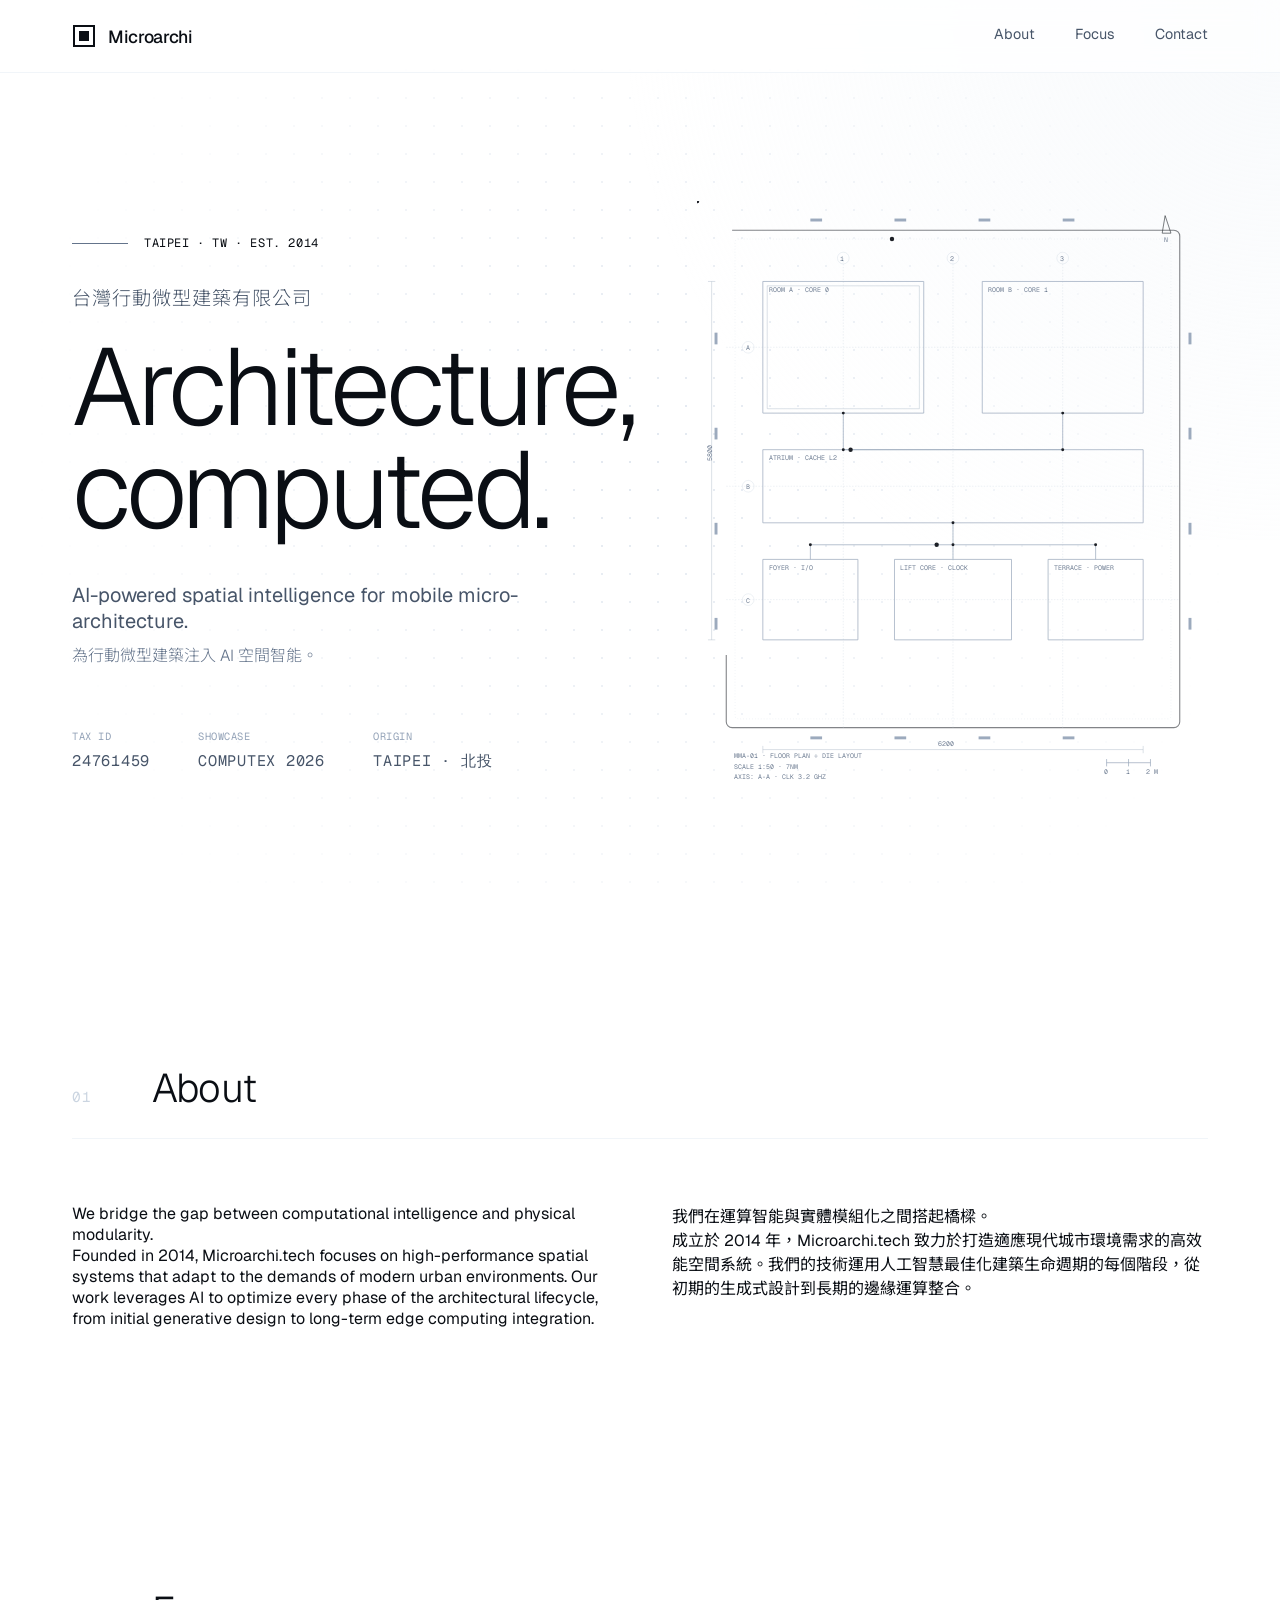
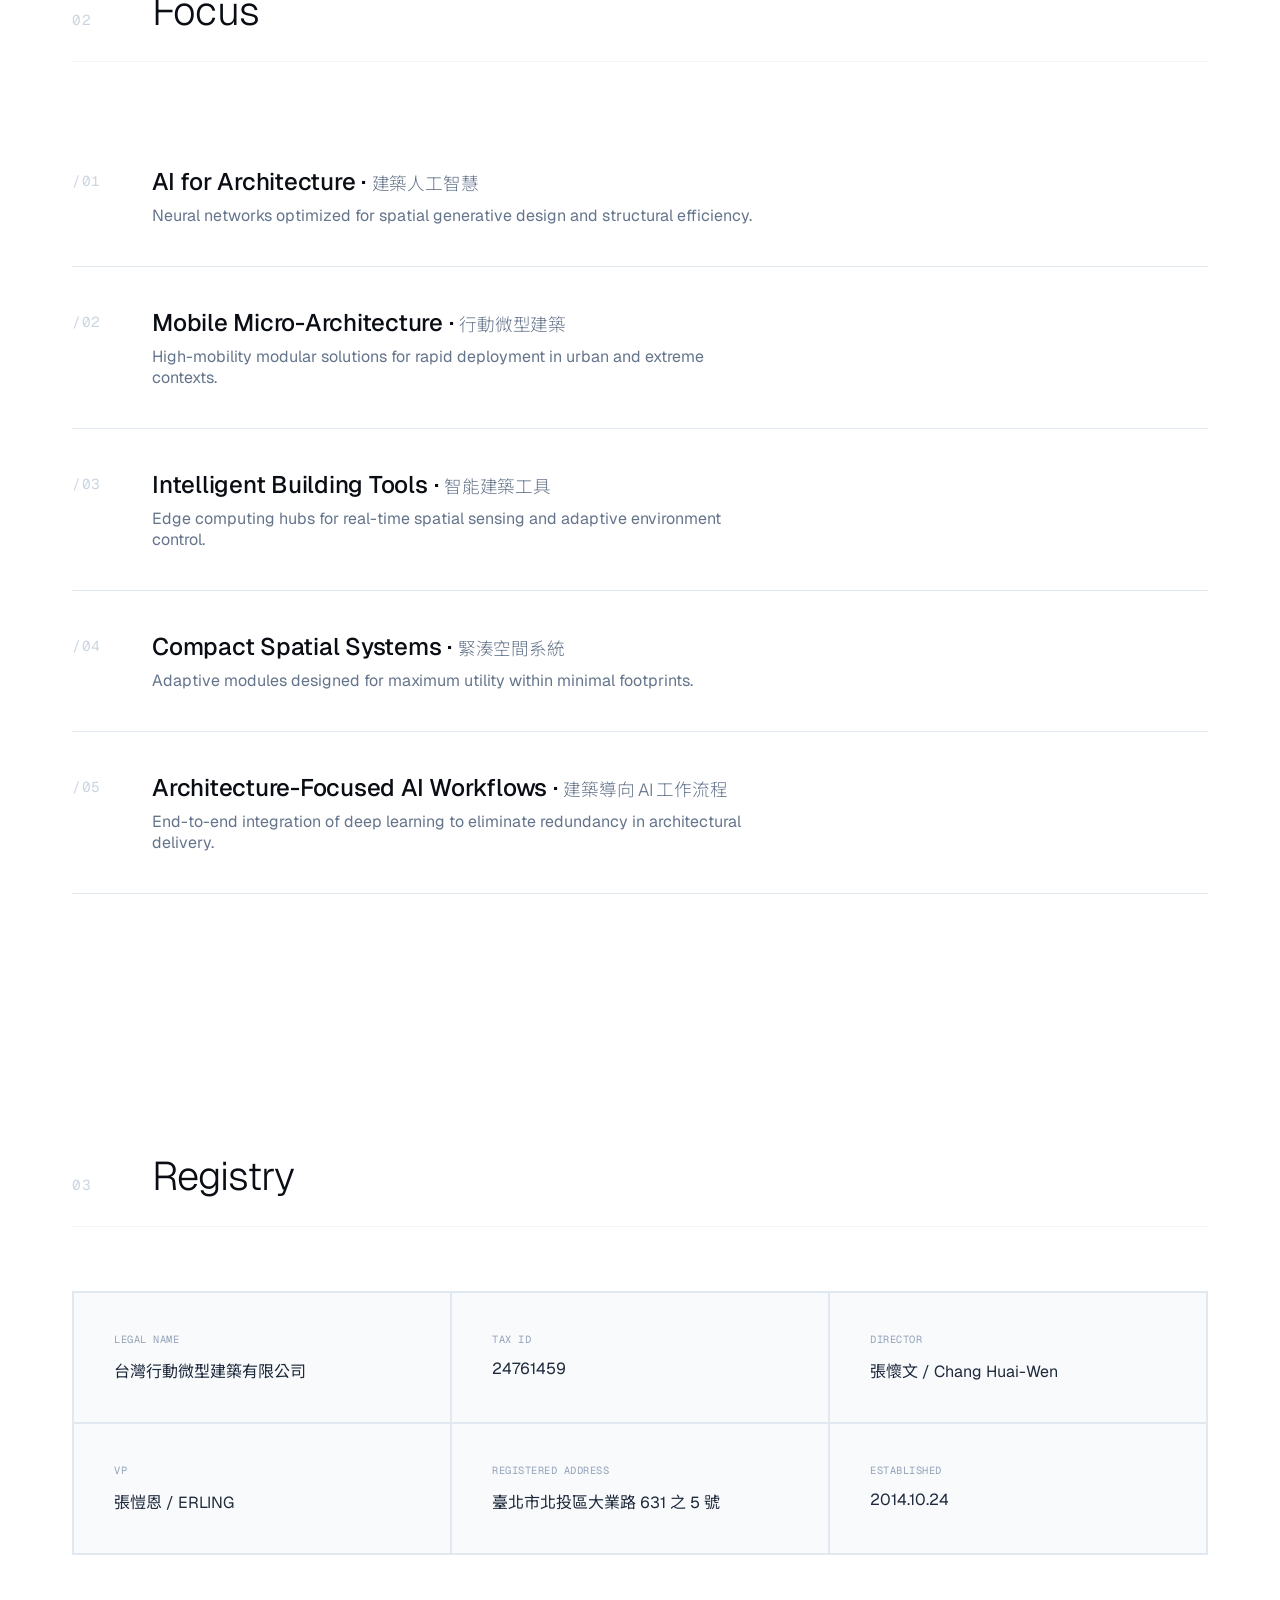
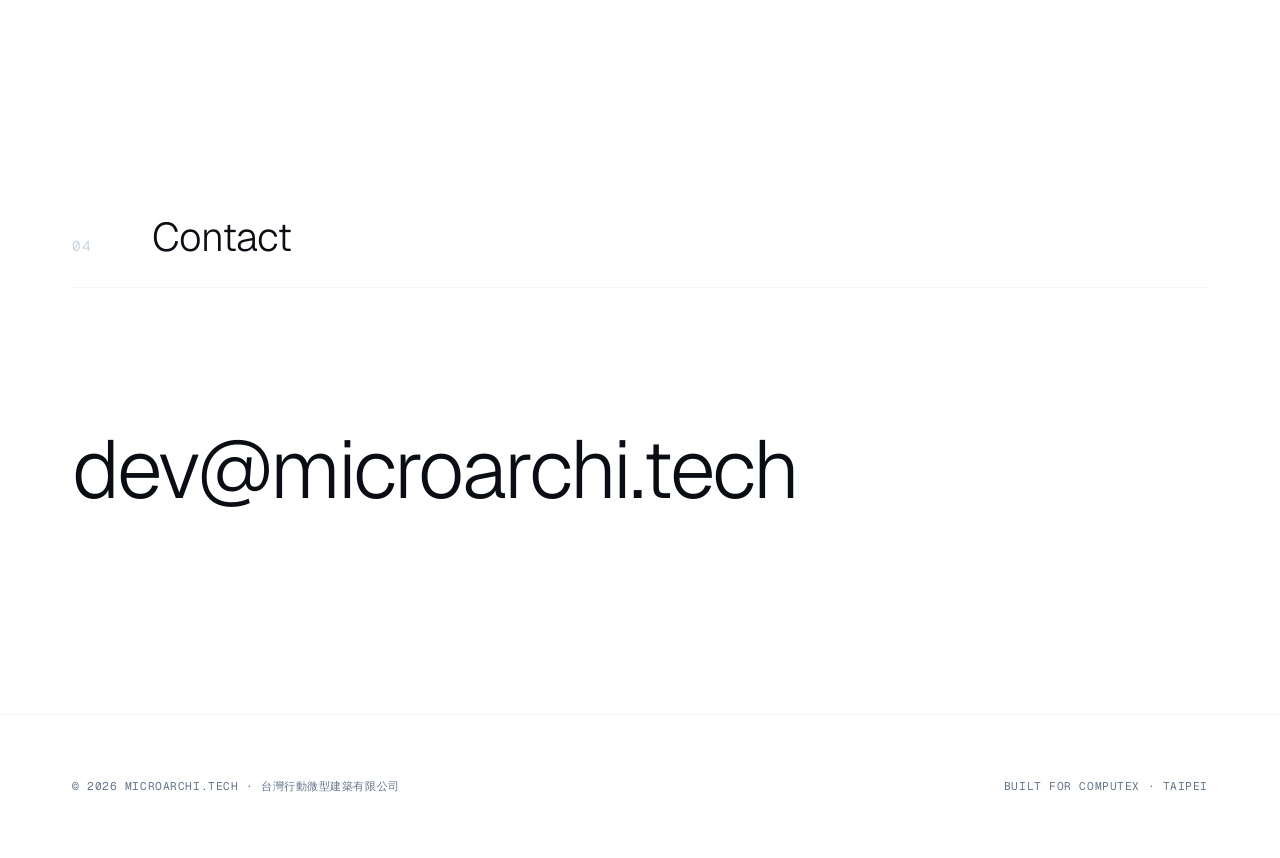
==== commit c98b4bee: "Add brand-aligned SVG favicon and integration" ====
--- a/index.html
+++ b/index.html
@@ -19,6 +19,8 @@
     <meta name="twitter:title" content="台灣行動微型建築有限公司 | Microarchi.tech">
     <meta name="twitter:description" content="Architecture, computed. AI and intelligent hardware for the next generation of architecture.">
     <link rel="canonical" href="https://microarchi.tech">
+    <link rel="icon" type="image/svg+xml" href="/favicon.svg">
+    <link rel="alternate icon" type="image/x-icon" href="/favicon.ico">
     <link rel="stylesheet" href="style.css">
     <link rel="preconnect" href="https://fonts.googleapis.com">
     <link rel="preconnect" href="https://fonts.gstatic.com" crossorigin>
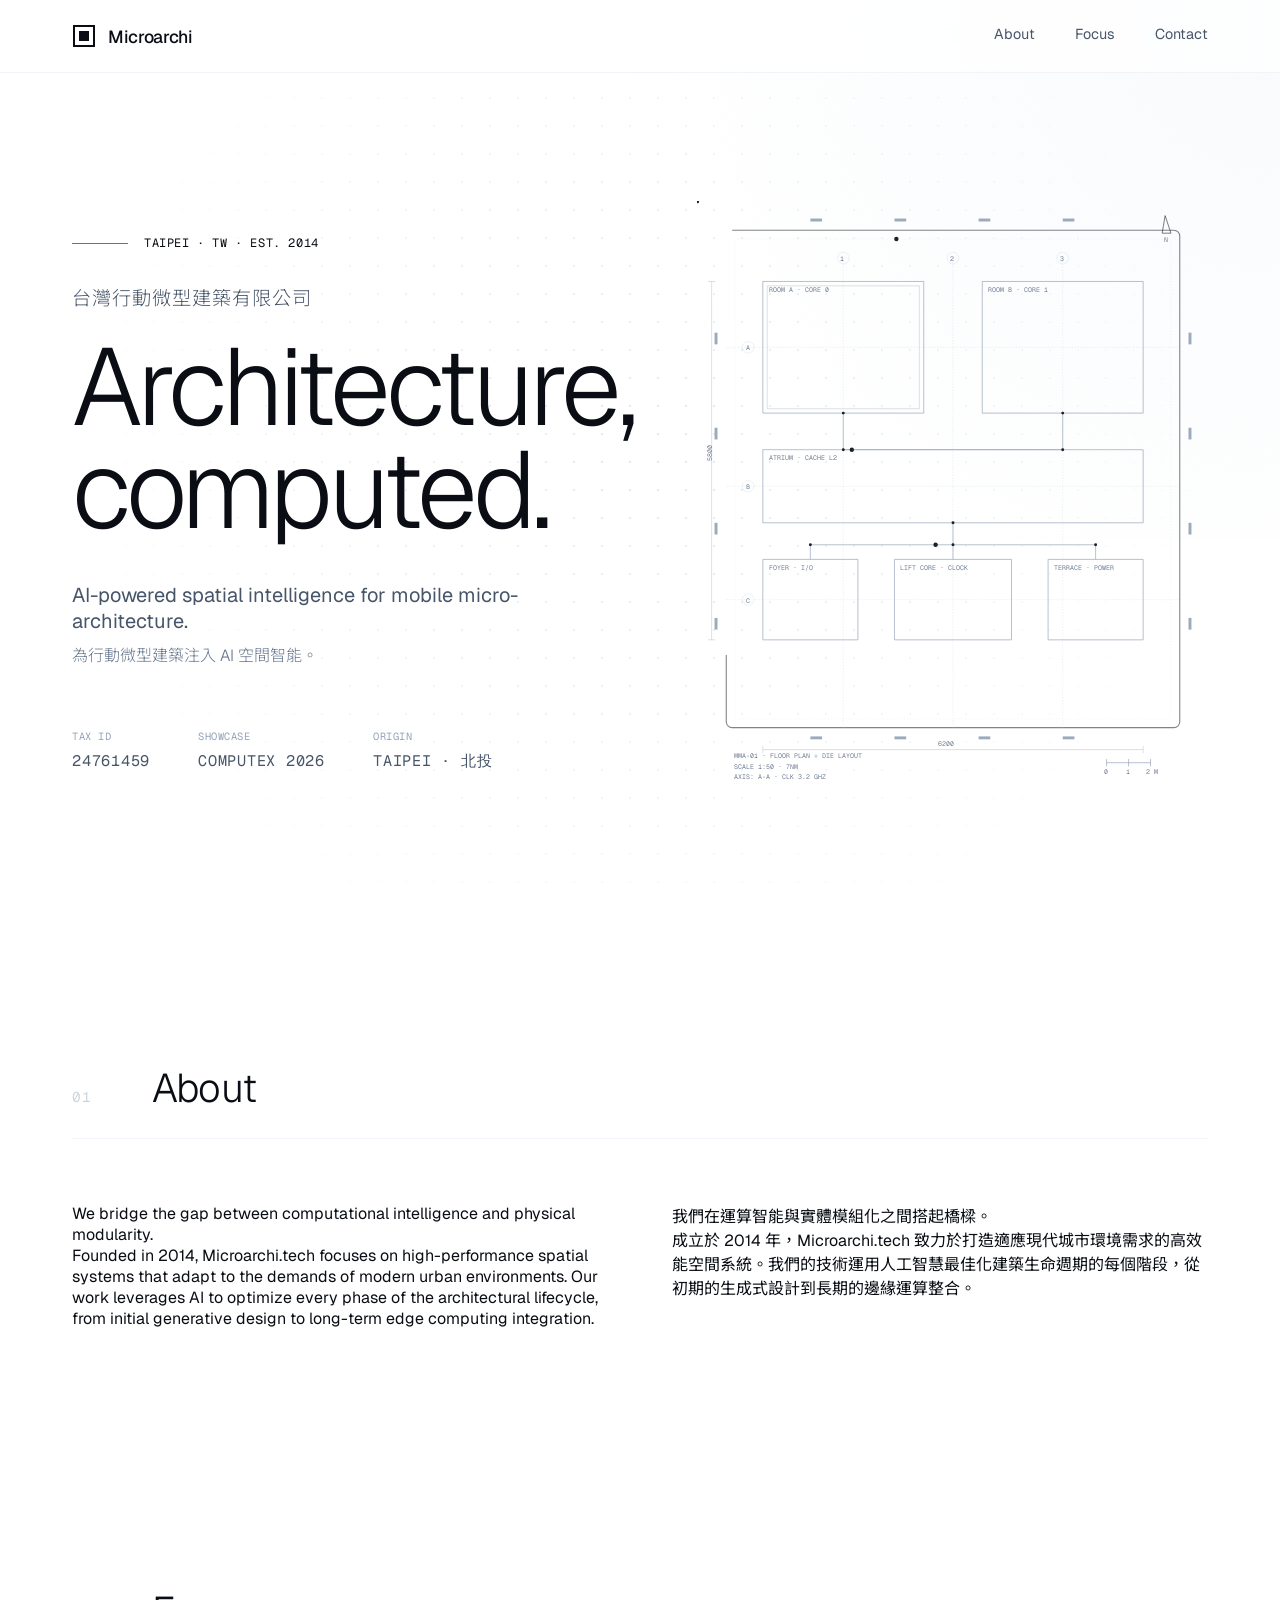
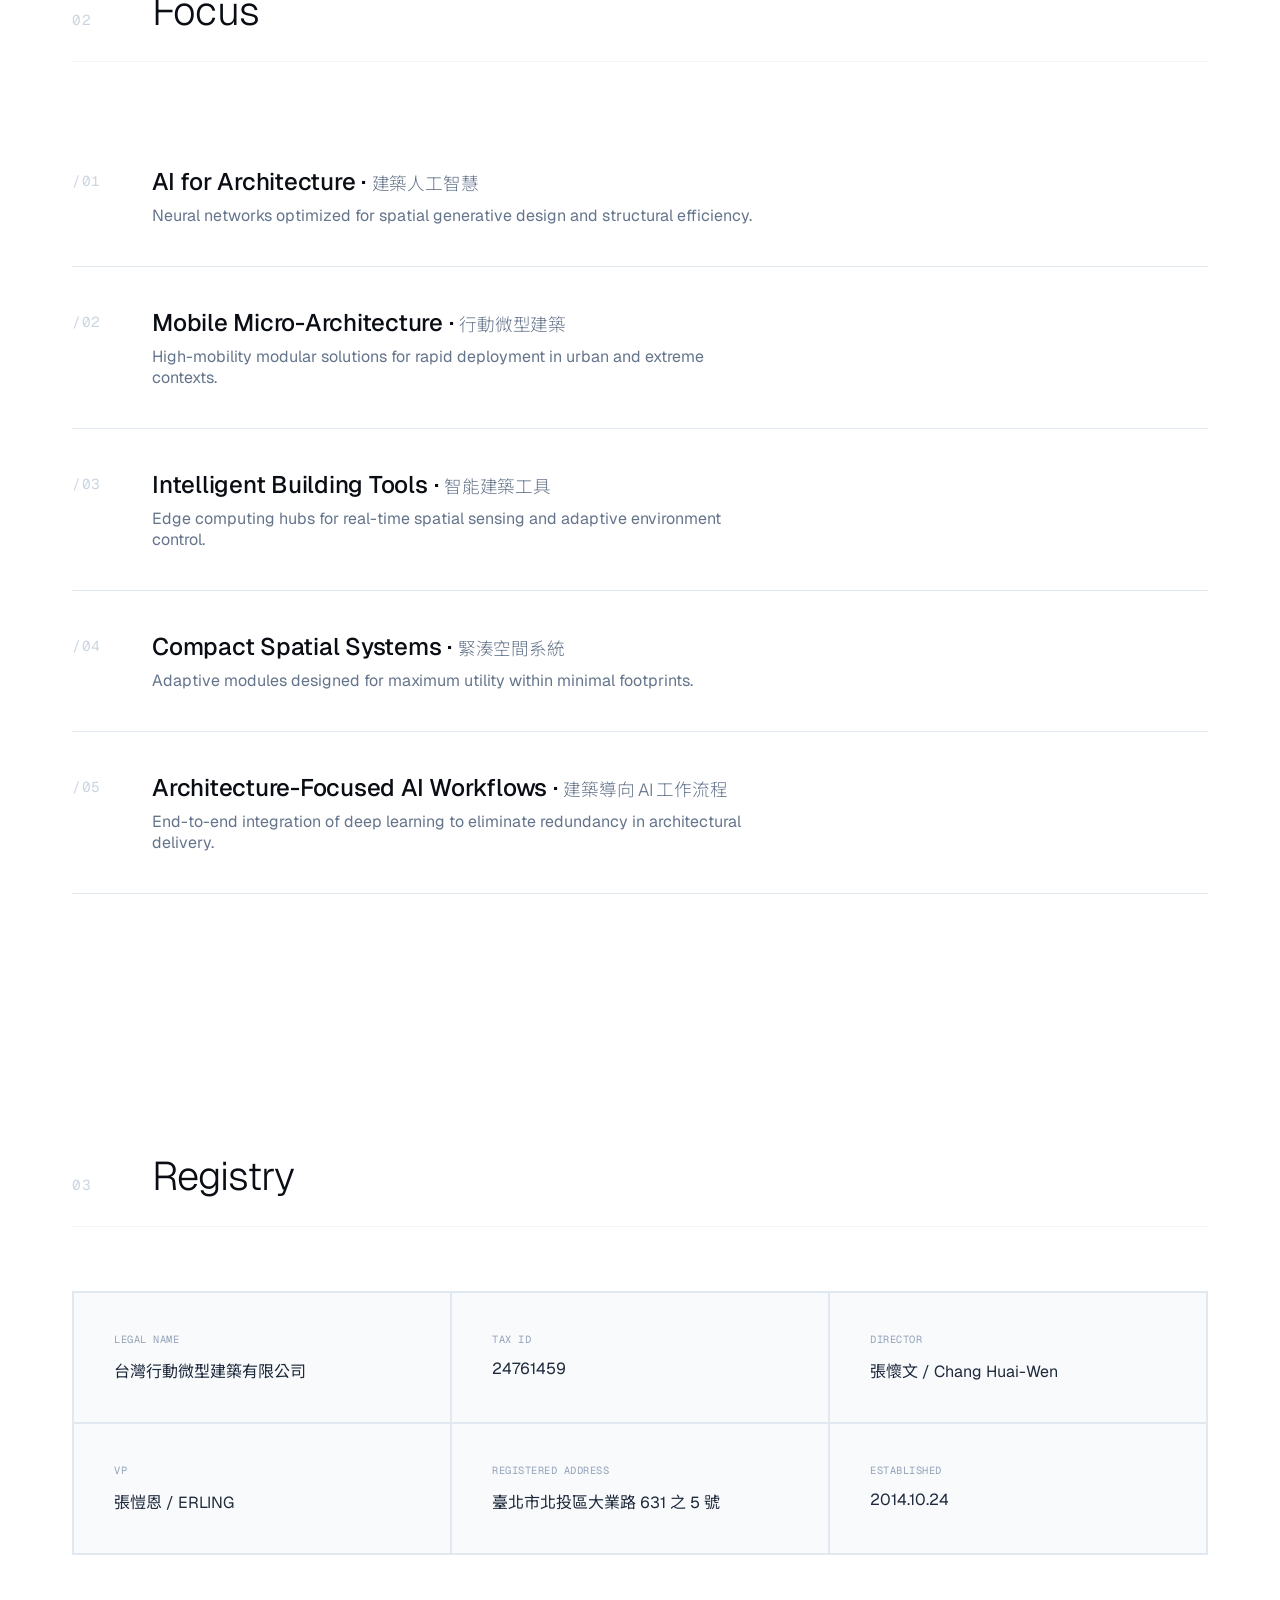
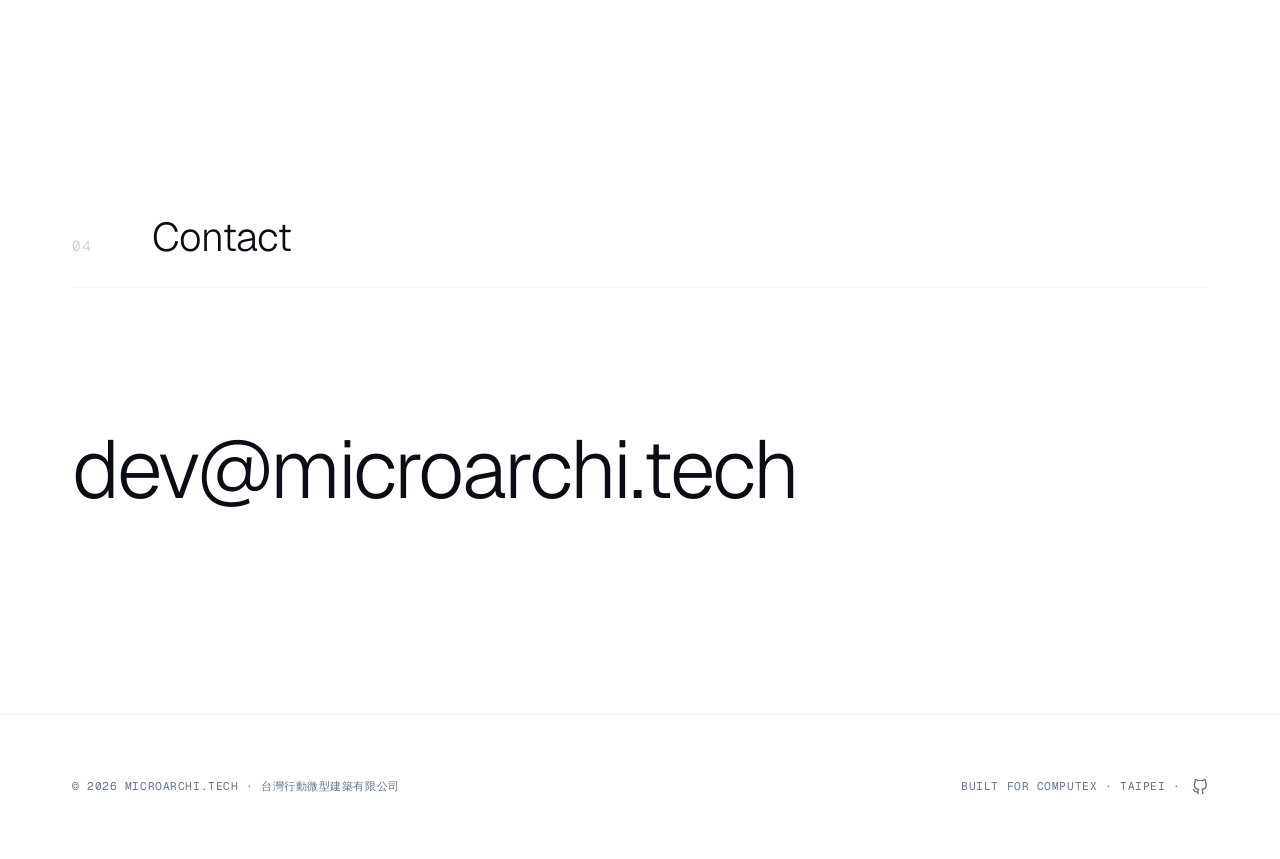
==== commit f91f1a19: "feat: add social backlinks for SEO and professional validation" ====
--- a/index.html
+++ b/index.html
@@ -403,7 +403,10 @@
                 © 2026 Microarchi.tech · 台灣行動微型建築有限公司
             </div>
             <div class="footer-right">
-                Built for Computex · Taipei
+                Built for Computex · Taipei · 
+                <a href="https://github.com/hexawulf/microarchi.tech" target="_blank" rel="noopener noreferrer" class="footer-social-link" aria-label="GitHub Repository">
+                    <svg width="16" height="16" viewBox="0 0 24 24" fill="none" stroke="currentColor" stroke-width="2" stroke-linecap="round" stroke-linejoin="round" class="icon-github"><path d="M9 19c-5 1.5-5-2.5-7-3m14 6v-3.87a3.37 3.37 0 0 0-.94-2.61c3.14-.35 6.44-1.54 6.44-7A5.44 5.44 0 0 0 20 4.77 5.07 5.07 0 0 0 19.91 1S18.73.65 16 2.48a13.38 13.38 0 0 0-7 0C6.27.65 5.09 1 5.09 1A5.07 5.07 0 0 0 5 4.77a5.44 5.44 0 0 0-1.5 3.78c0 5.42 3.3 6.61 6.44 7A3.37 3.37 0 0 0 9 18.13V22"></path></svg>
+                </a>
             </div>
         </div>
     </footer>
--- a/style.css
+++ b/style.css
@@ -579,3 +579,22 @@
         animation: none;
     }
 }
+
+/* Social Links */
+.social-link, .footer-social-link {
+    color: inherit;
+    text-decoration: none;
+    transition: opacity 0.2s ease;
+}
+
+.social-link:hover, .footer-social-link:hover {
+    opacity: 0.7;
+    text-decoration: underline;
+}
+
+.footer-social-link {
+    display: inline-flex;
+    align-items: center;
+    vertical-align: middle;
+    margin-left: 4px;
+}
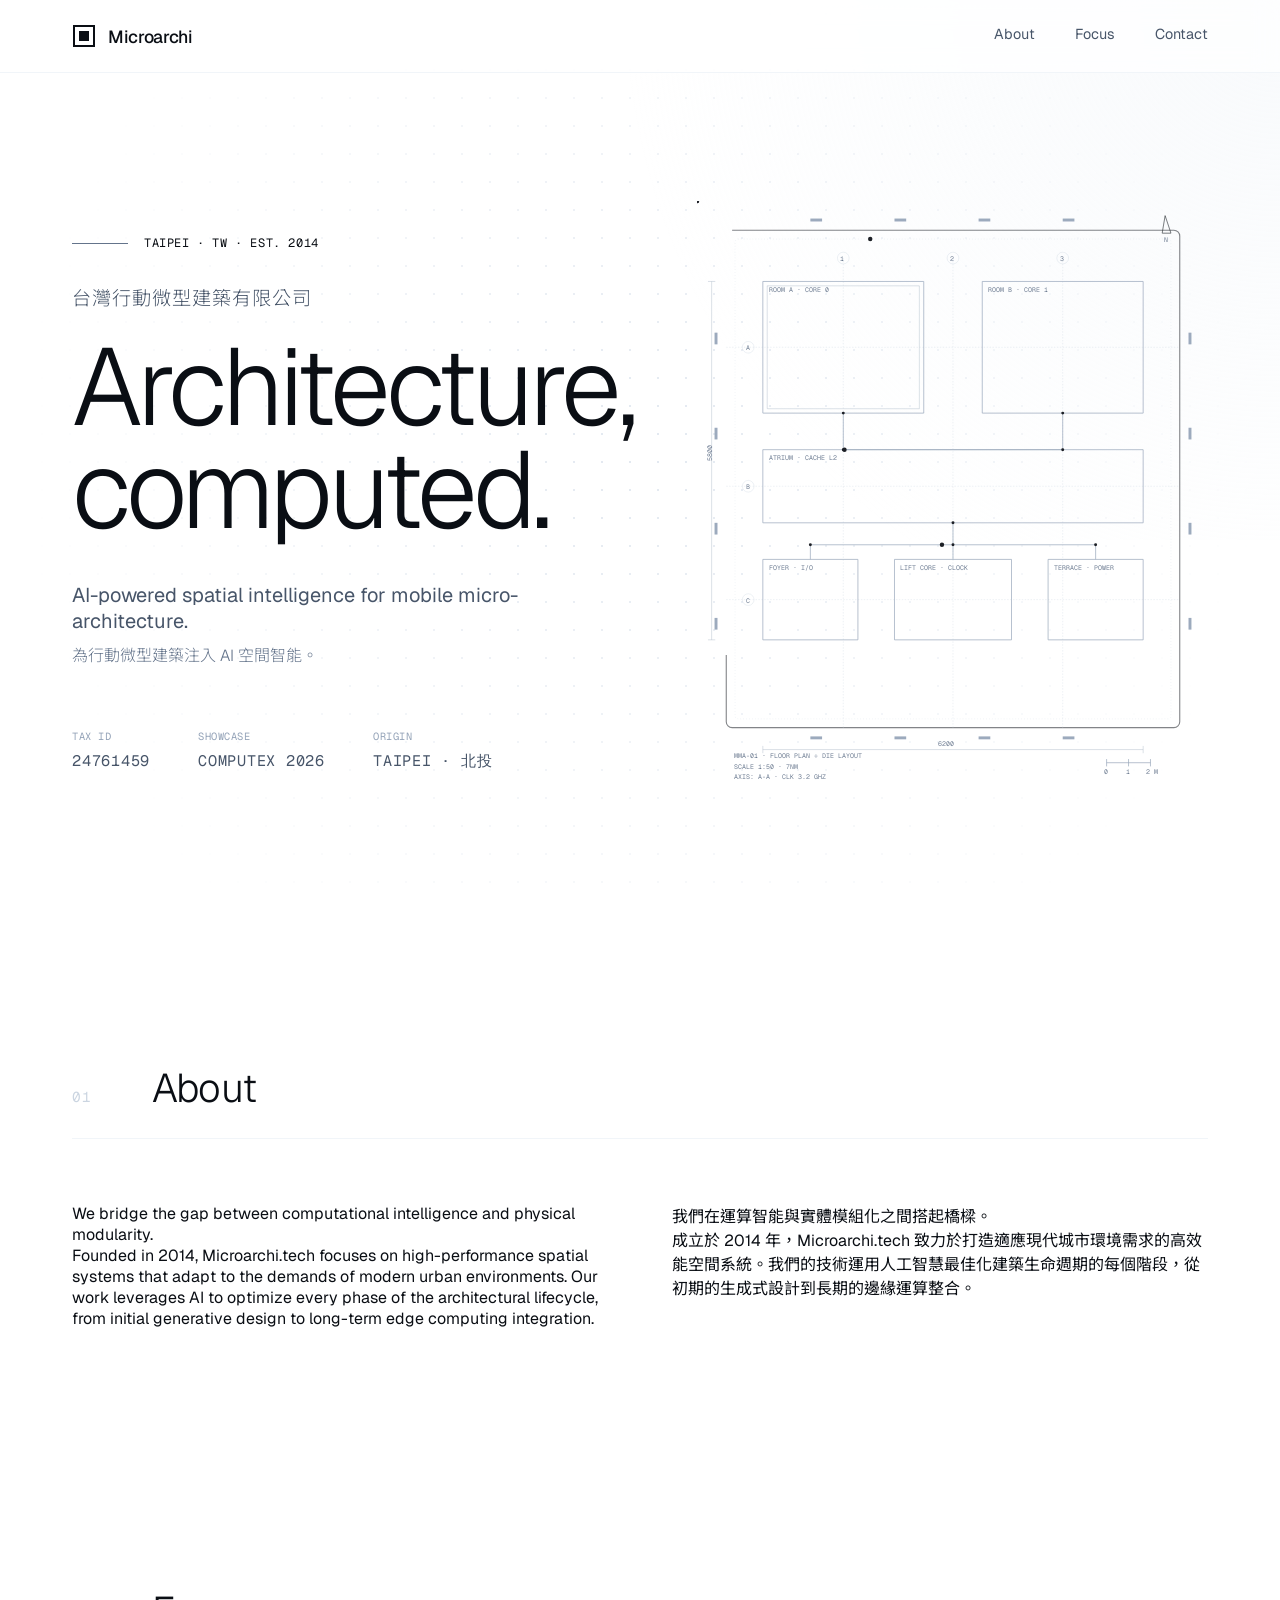
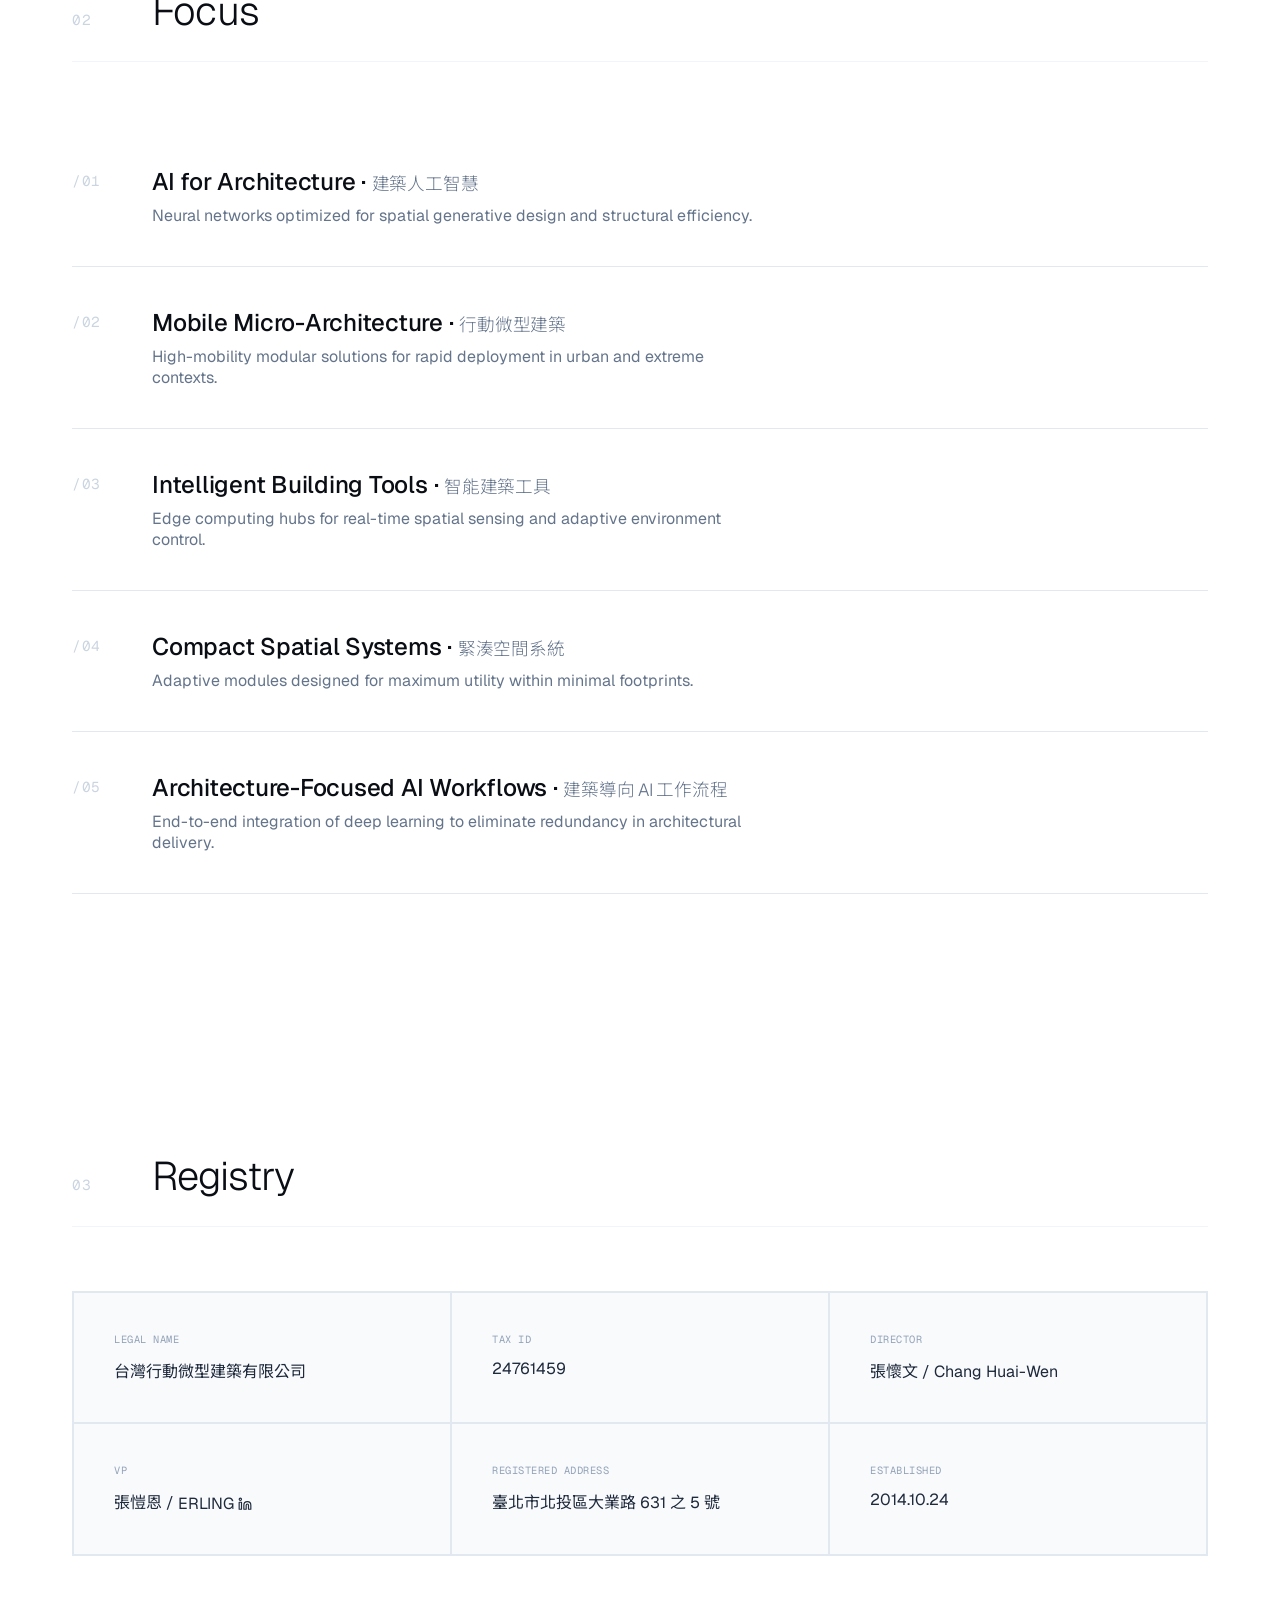
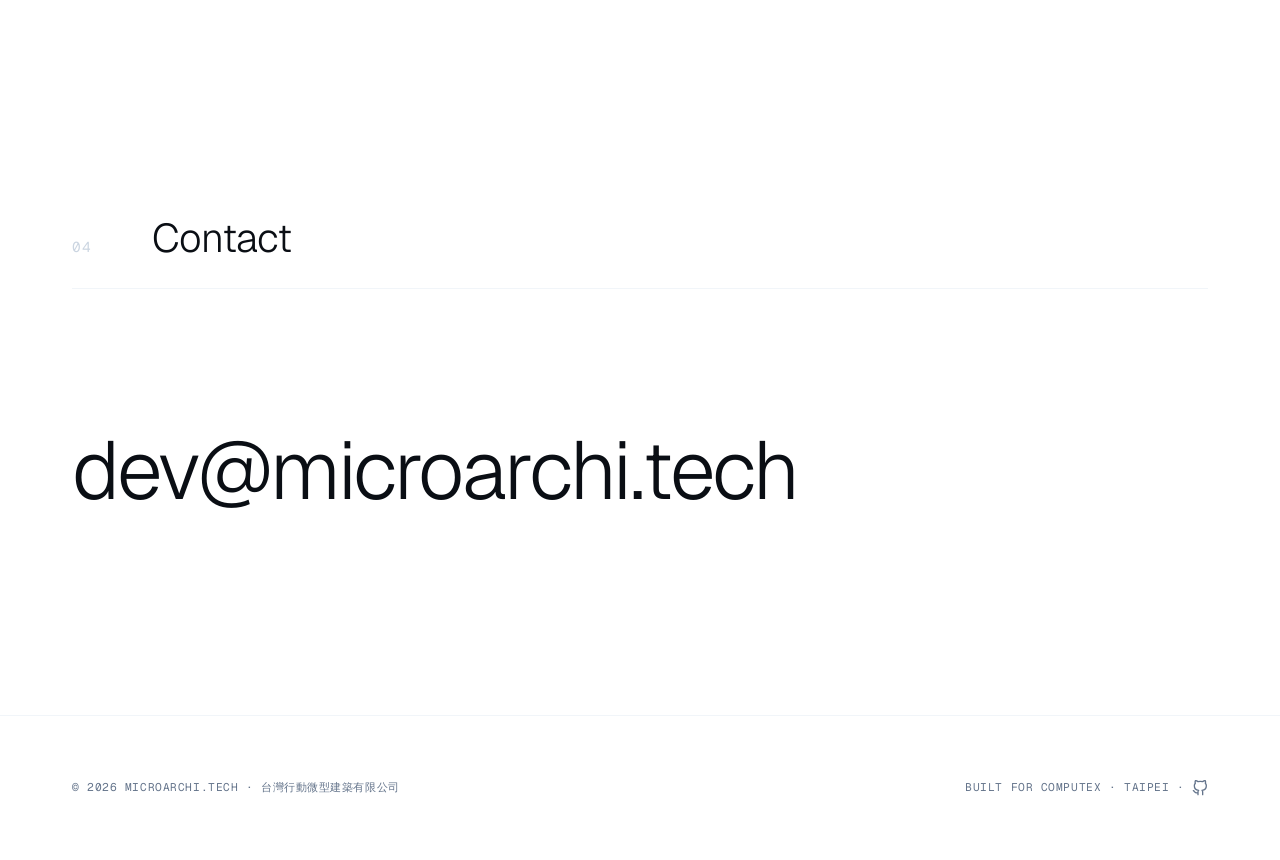
==== commit 02c68fba: "feat: add trailing LinkedIn icon to Registry section" ====
--- a/index.html
+++ b/index.html
@@ -370,7 +370,7 @@
                     </div>
                     <div class="registry-cell">
                         <span class="label mono">VP</span>
-                        <span class="value">張愷恩 / ERLING </span>
+                        <span class="value">張愷恩 / <a href="https://www.linkedin.com/in/hexawulf" target="_blank" rel="noopener noreferrer" class="social-link">ERLING <svg width="14" height="14" viewBox="0 0 24 24" fill="none" stroke="currentColor" stroke-width="2" stroke-linecap="round" stroke-linejoin="round" class="icon-linkedin"><path d="M16 8a6 6 0 0 1 6 6v7h-4v-7a2 2 0 0 0-2-2 2 2 0 0 0-2 2v7h-4v-7a6 6 0 0 1 6-6z"></path><rect x="2" y="9" width="4" height="12"></rect><circle cx="4" cy="4" r="2"></circle></svg></a></span>
                     </div>
                     <div class="registry-cell">
                         <span class="label mono">Registered Address</span>
--- a/style.css
+++ b/style.css
@@ -585,6 +585,10 @@
     color: inherit;
     text-decoration: none;
     transition: opacity 0.2s ease;
+    display: inline-flex;
+    align-items: center;
+    gap: 4px;
+    vertical-align: middle;
 }
 
 .social-link:hover, .footer-social-link:hover {
@@ -592,9 +596,6 @@
     text-decoration: underline;
 }
 
-.footer-social-link {
-    display: inline-flex;
-    align-items: center;
-    vertical-align: middle;
-    margin-left: 4px;
-}
+.icon-linkedin, .icon-github {
+    flex-shrink: 0;
+}
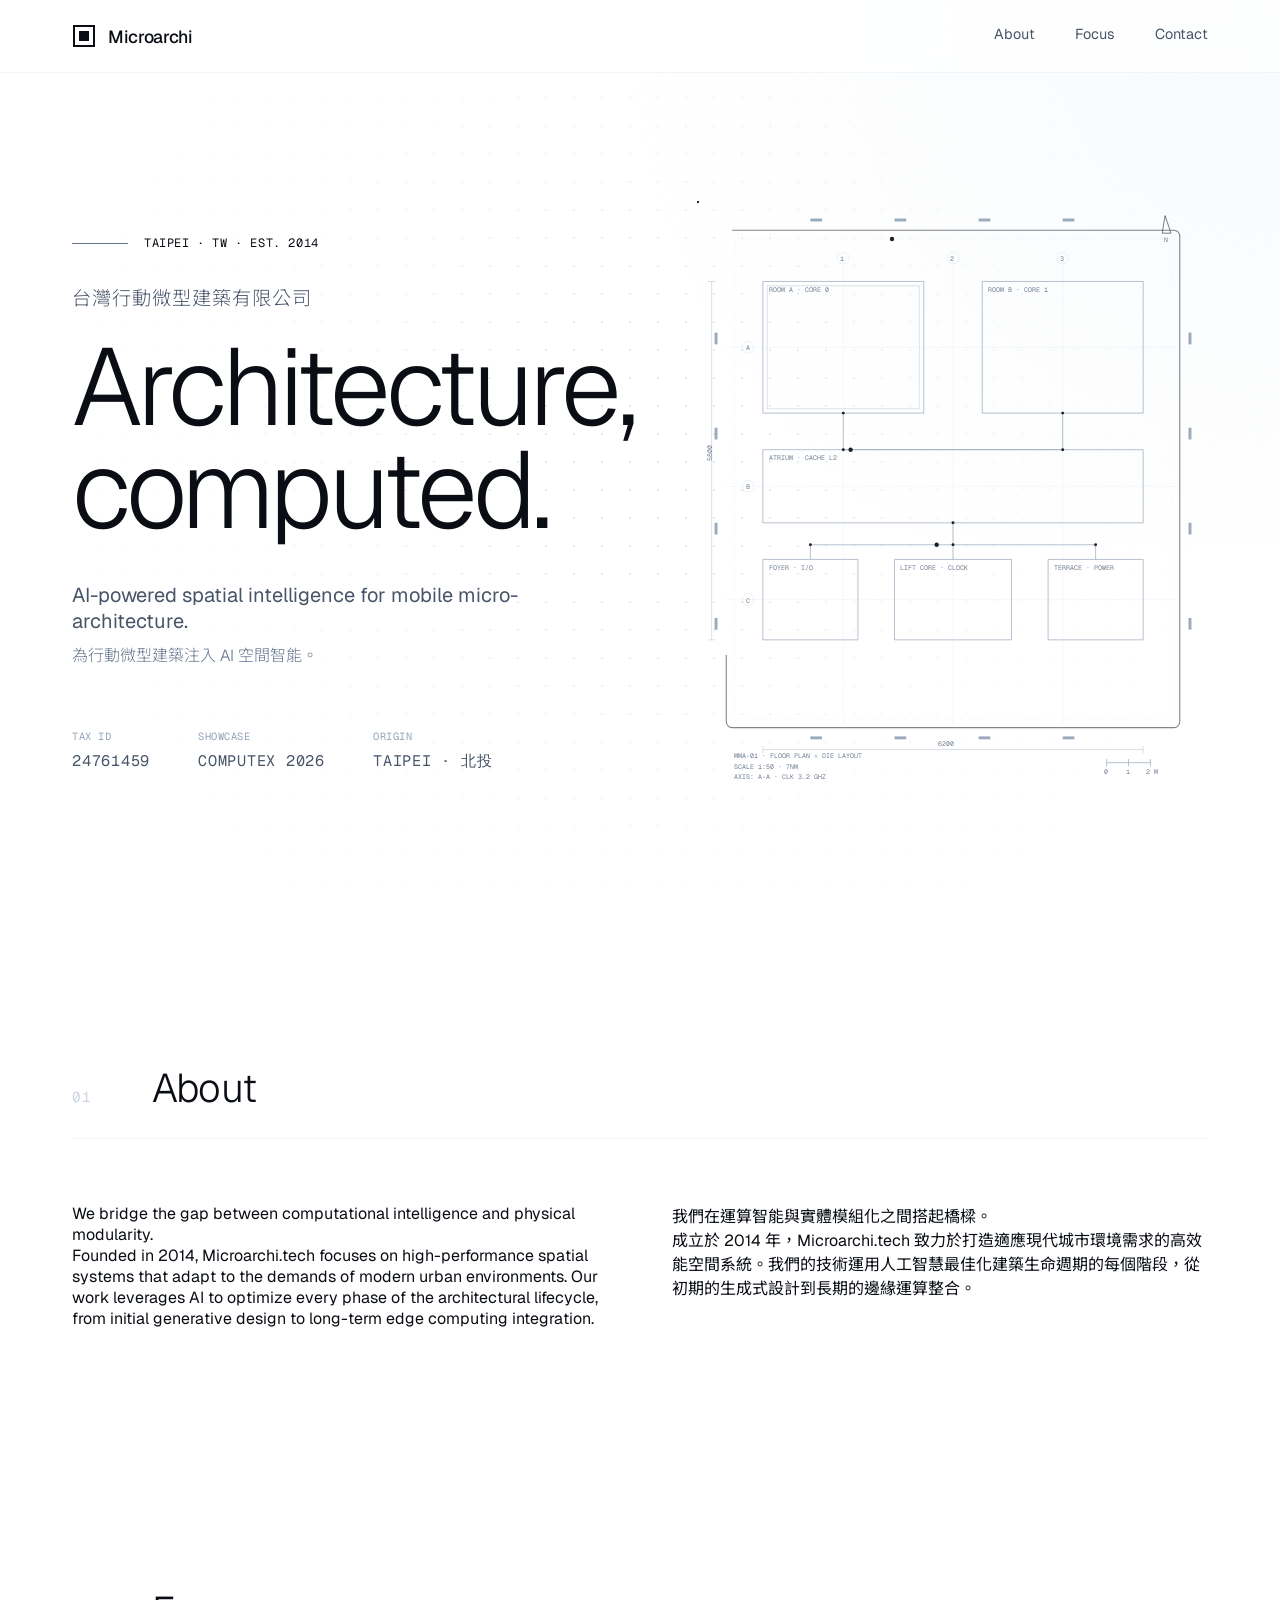
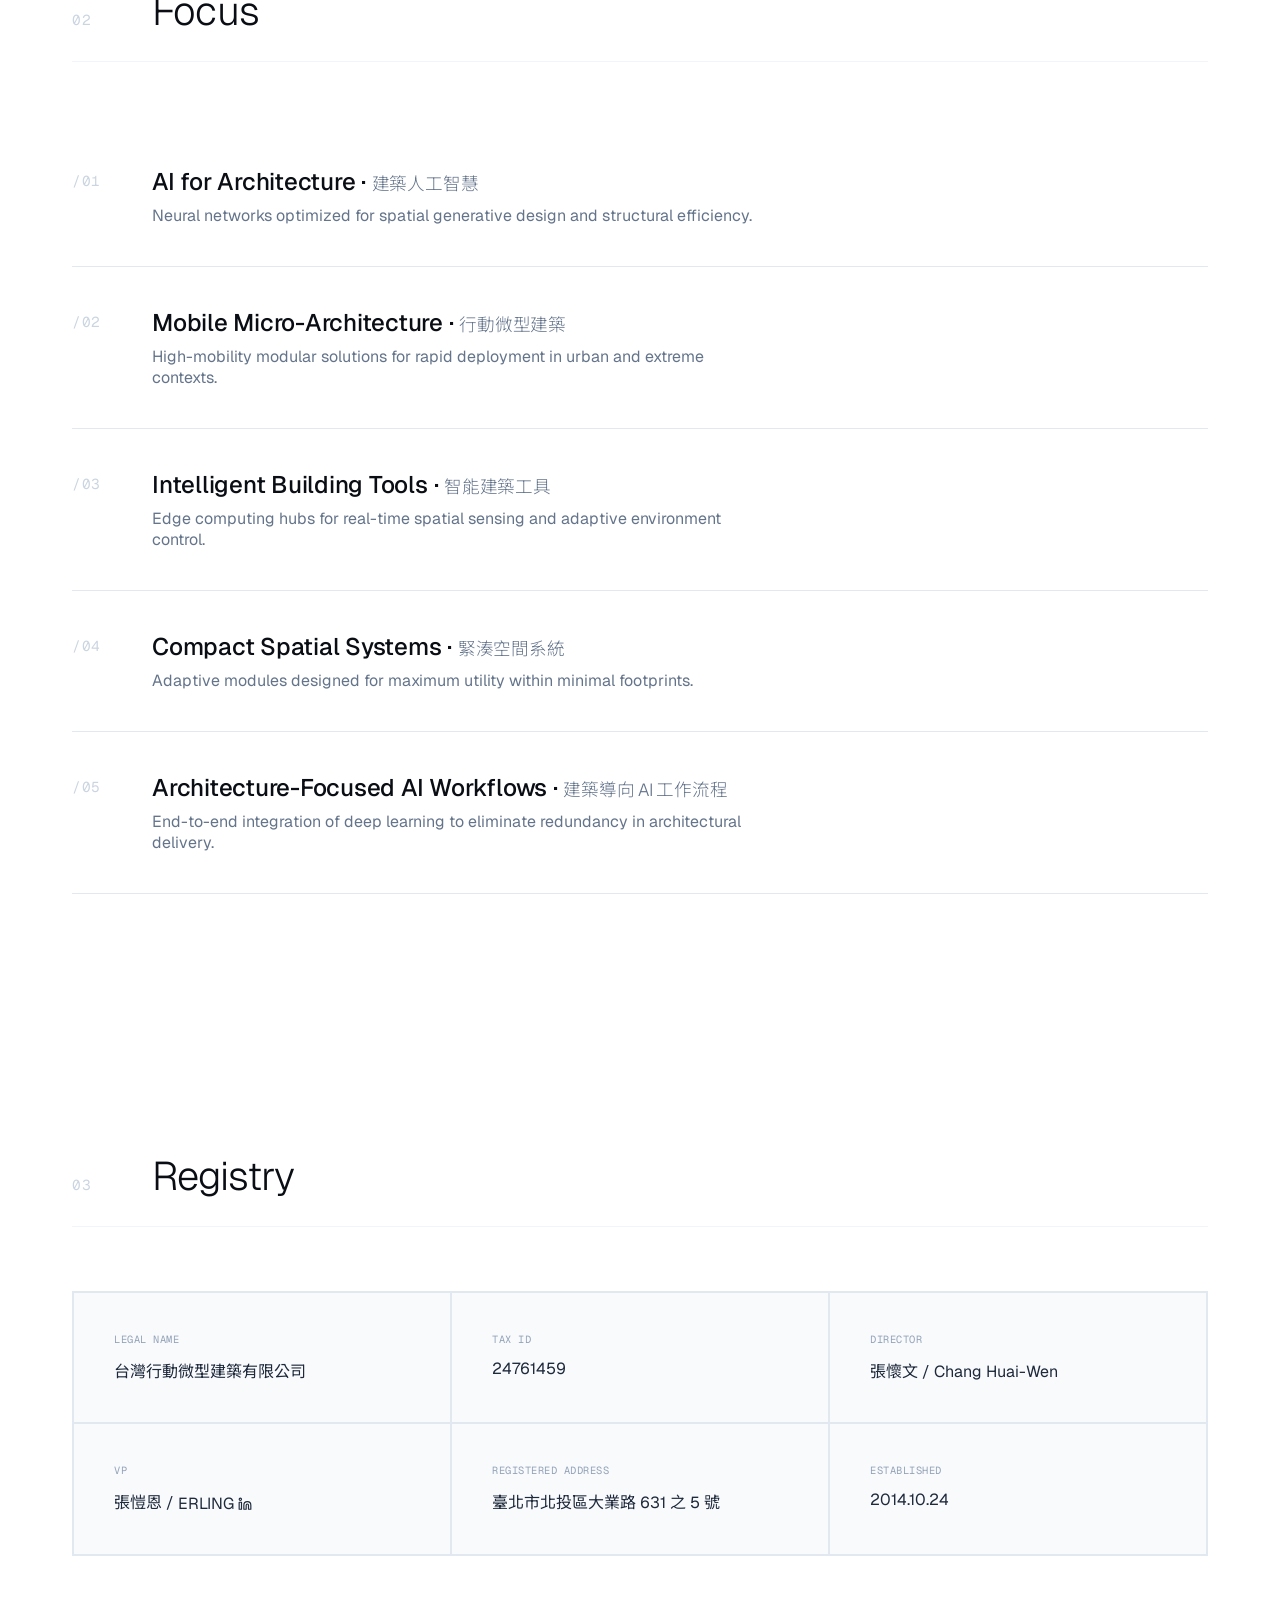
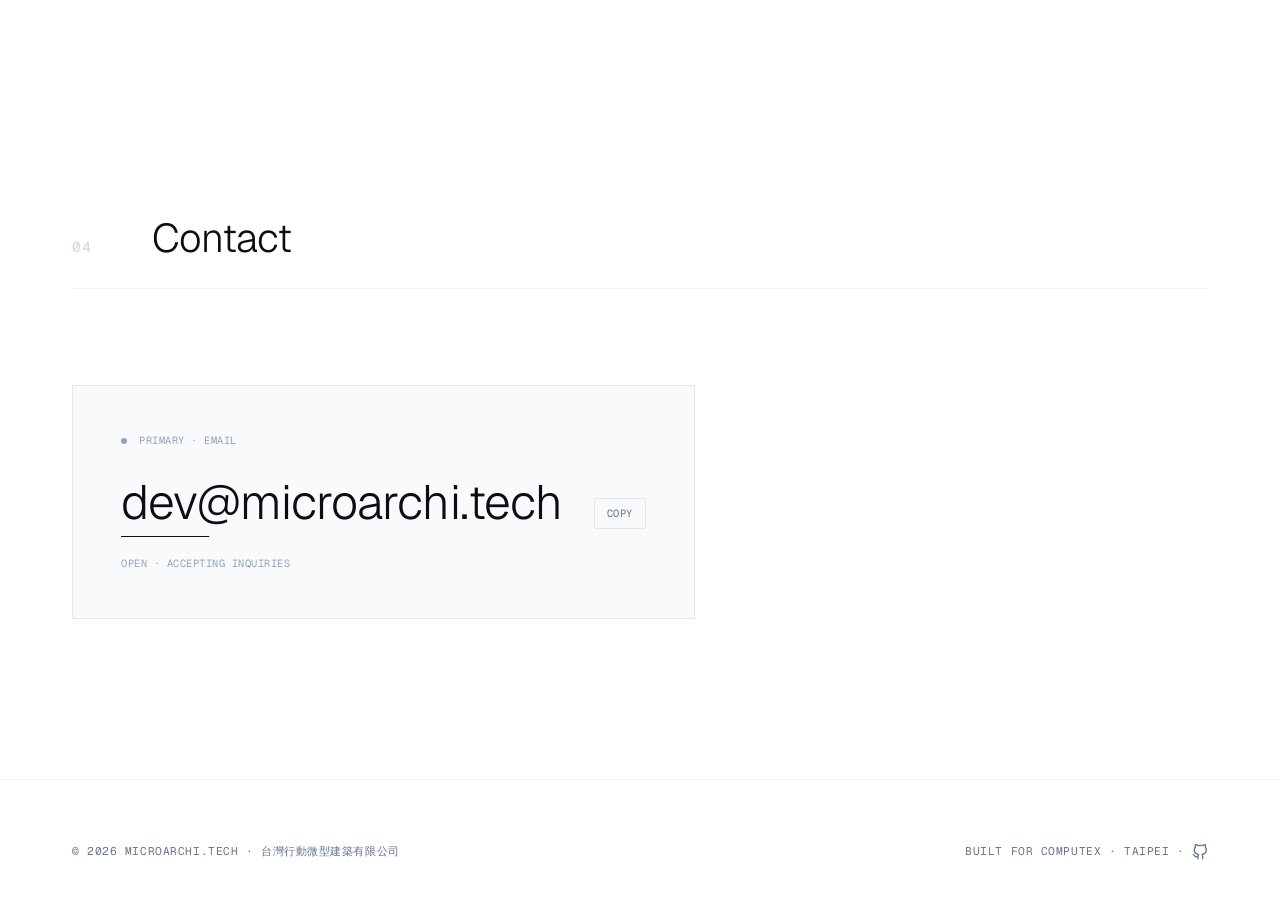
==== commit c9f90497: "feat(contact): refine email block as registry card with copy affordance Replace massive mailto link " ====
--- a/index.html
+++ b/index.html
@@ -391,7 +391,22 @@
                     <h2 class="section-title">Contact</h2>
                 </header>
                 <div class="contact-content">
-                    <a href="mailto:dev@microarchi.tech" class="massive-link accent-italic">dev@microarchi.tech</a>
+                    <div class="contact-card">
+                        <div class="contact-header mono">
+                            <span class="status-dot"></span>
+                            <span class="label">Primary · Email</span>
+                        </div>
+                        <div class="contact-body">
+                            <a href="mailto:dev@microarchi.tech" class="email-link accent-italic">dev@microarchi.tech</a>
+                            <button id="copy-email" class="copy-btn mono" aria-label="Copy email address">
+                                <span class="copy-text">Copy</span>
+                                <span class="copy-success" aria-hidden="true">Copied</span>
+                            </button>
+                        </div>
+                        <div class="contact-footer mono">
+                            Open · Accepting Inquiries
+                        </div>
+                    </div>
                 </div>
             </div>
         </section>
--- a/style.css
+++ b/style.css
@@ -429,35 +429,126 @@
 
 /* Contact Section */
 .contact-content {
-    padding: 4rem 0;
-}
-
-.massive-link {
-    font-size: clamp(2rem, 6.4vw, 5.4rem);
+    padding: 2rem 0;
+}
+
+.contact-card {
+    display: inline-flex;
+    flex-direction: column;
+    gap: 1.5rem;
+    padding: 3rem;
+    border: 1px solid var(--slate-200);
+    background: var(--slate-50);
+    position: relative;
+    max-width: 100%;
+}
+
+.contact-header {
+    display: flex;
+    align-items: center;
+    gap: 0.75rem;
+    color: var(--slate-400);
+    font-size: 0.65rem;
+}
+
+.status-dot {
+    width: 6px;
+    height: 6px;
+    background: var(--slate-400);
+    border-radius: 50%;
+}
+
+.contact-body {
+    display: flex;
+    align-items: flex-end;
+    gap: 2rem;
+    flex-wrap: wrap;
+}
+
+.email-link {
+    font-size: clamp(1.5rem, 4vw, 3rem);
     font-weight: 300;
-    letter-spacing: -0.03em;
+    letter-spacing: -0.02em;
     text-decoration: none;
+    color: var(--ink);
     position: relative;
-    display: inline-block;
-    color: var(--ink);
-}
-
-.massive-link::after {
+}
+
+.email-link::after {
     content: '';
     position: absolute;
-    bottom: 0;
+    bottom: -4px;
     left: 0;
     width: 100%;
-    height: 2px;
-    background: var(--slate-500);
-    transform: scaleX(0);
-    transform-origin: right;
-    transition: transform 0.6s cubic-bezier(0.65, 0, 0.35, 1);
-}
-
-.massive-link:hover::after {
+    height: 1px;
+    background: var(--ink);
+    transform: scaleX(0.2);
+    transform-origin: left;
+    transition: transform 0.4s cubic-bezier(0.65, 0, 0.35, 1);
+}
+
+.email-link:hover::after {
     transform: scaleX(1);
-    transform-origin: left;
+}
+
+.copy-btn {
+    background: none;
+    border: 1px solid var(--slate-200);
+    padding: 0.5rem 0.75rem;
+    color: var(--slate-500);
+    cursor: pointer;
+    font-size: 0.65rem;
+    position: relative;
+    overflow: hidden;
+    transition: all 0.2s ease;
+    margin-bottom: 0.25rem;
+}
+
+.copy-btn:hover {
+    border-color: var(--slate-400);
+    color: var(--ink);
+}
+
+.copy-success {
+    position: absolute;
+    top: 50%;
+    left: 50%;
+    transform: translate(-50%, 150%);
+    transition: transform 0.3s ease;
+}
+
+.copy-btn.copied .copy-text {
+    transform: translateY(-150%);
+}
+
+.copy-btn.copied .copy-success {
+    transform: translate(-50%, -50%);
+}
+
+.copy-text {
+    display: block;
+    transition: transform 0.3s ease;
+}
+
+.contact-footer {
+    color: var(--slate-400);
+    font-size: 0.65rem;
+}
+
+@media (max-width: 480px) {
+    .contact-card {
+        padding: 2rem;
+        width: 100%;
+    }
+    
+    .contact-body {
+        gap: 1rem;
+    }
+    
+    .copy-btn {
+        width: 100%;
+        text-align: center;
+    }
 }
 
 /* Footer */
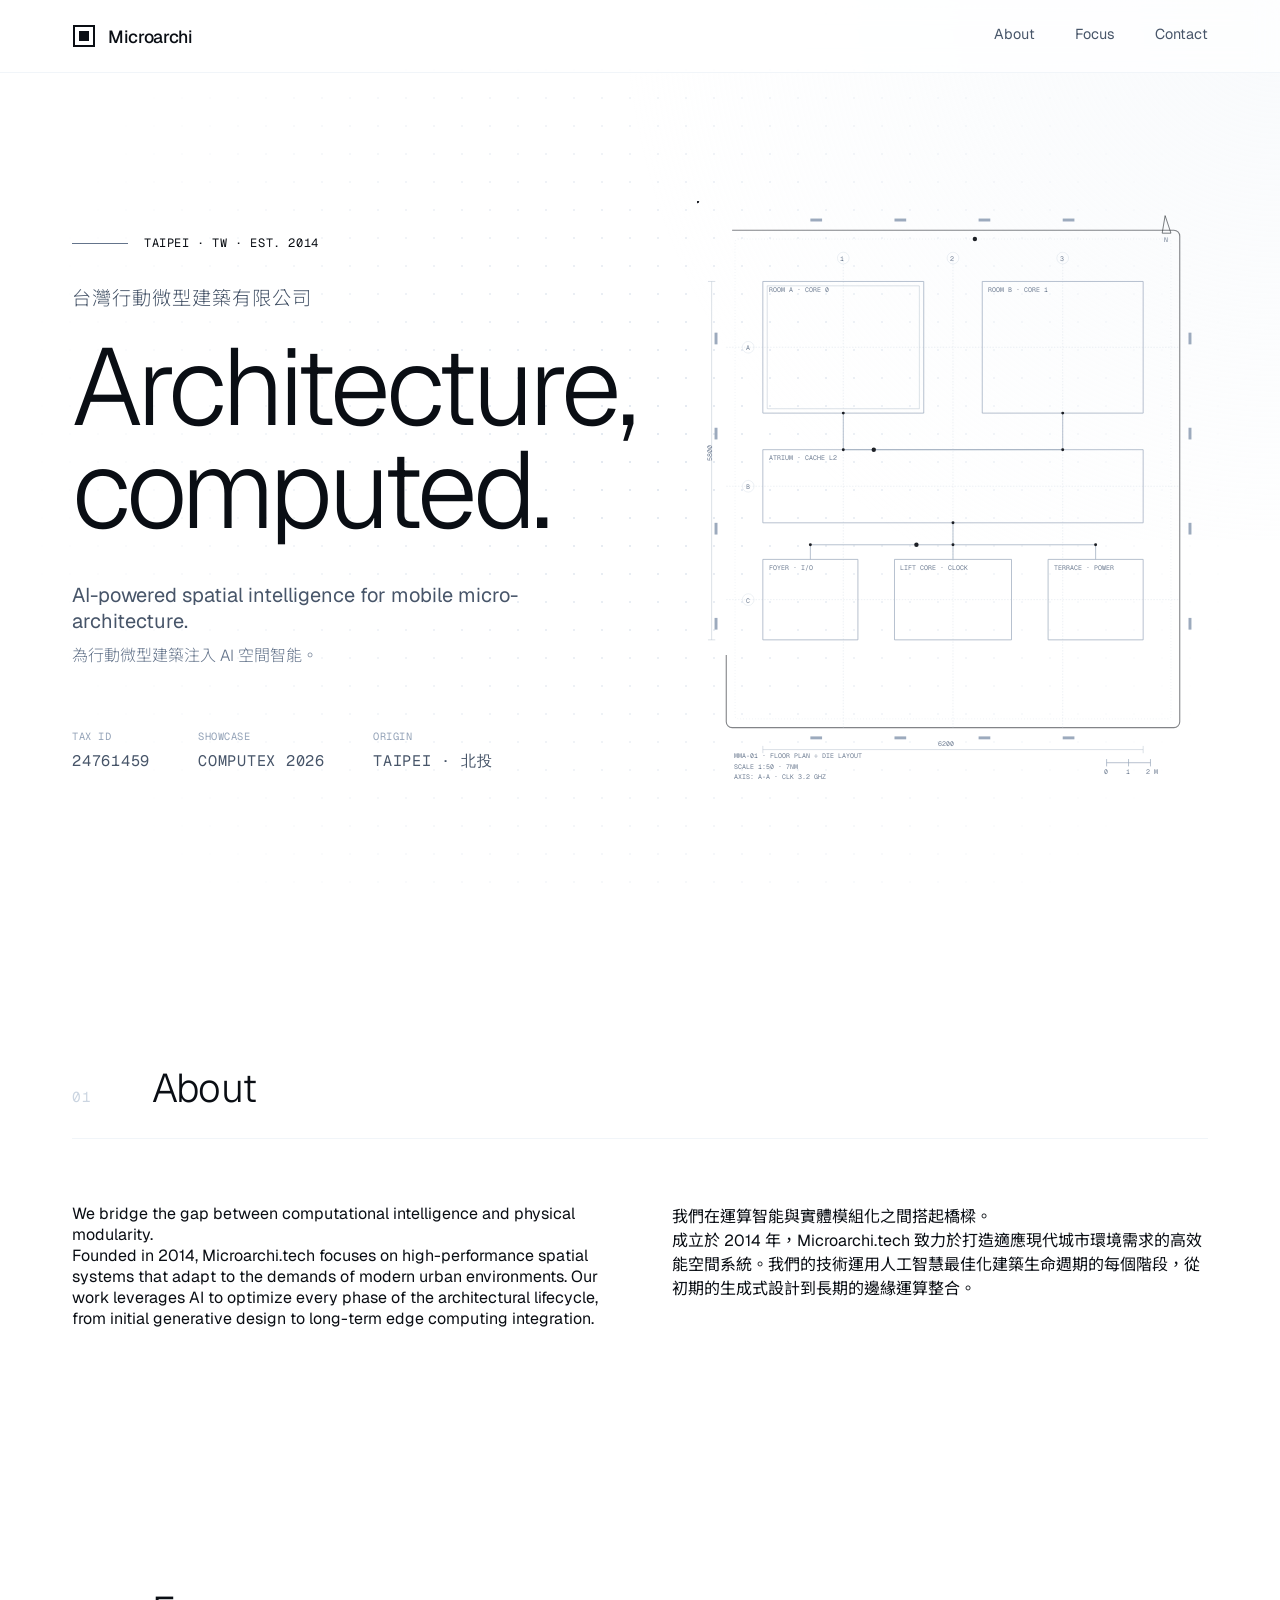
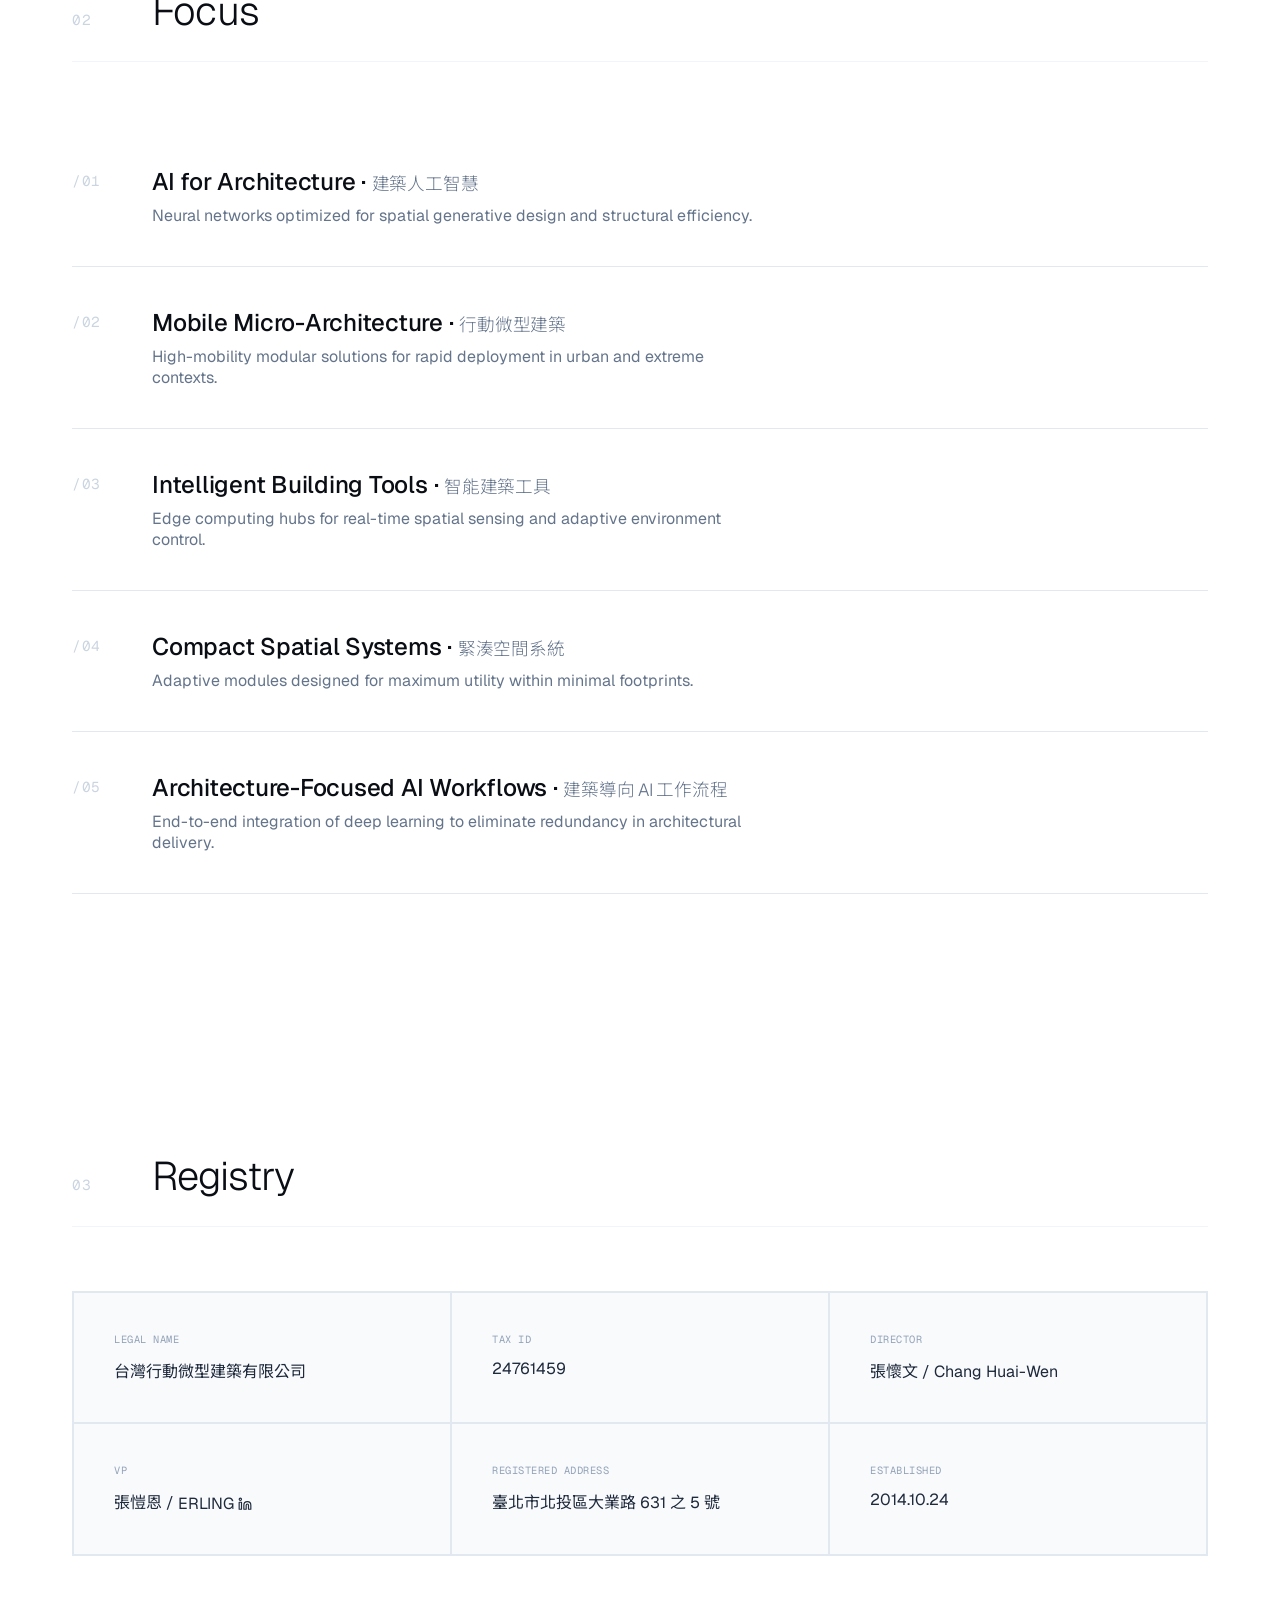
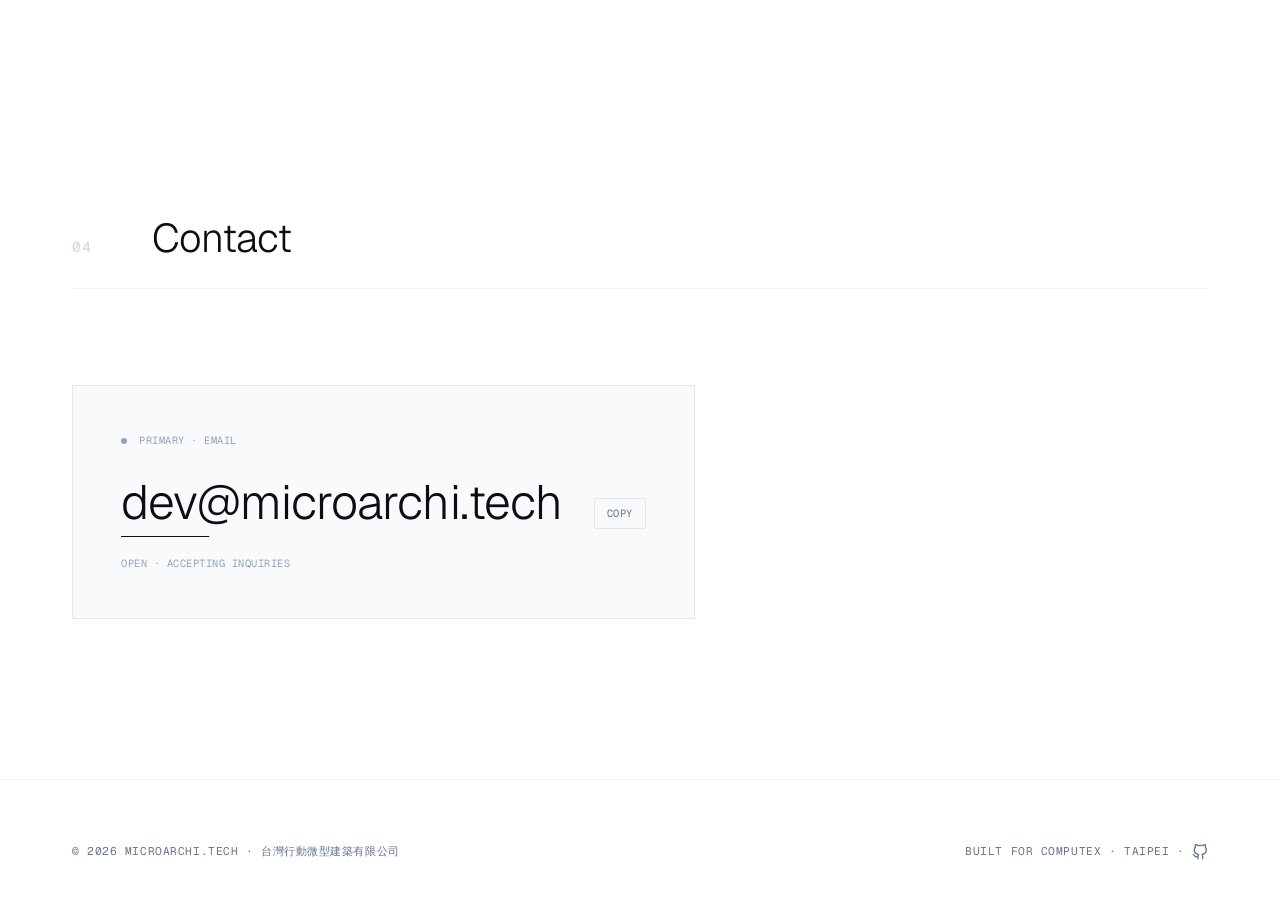
==== commit a1ddcb56: "seo: normalize canonical/og:url trailing slash, add robots.txt with sitemap" ====
--- a/index.html
+++ b/index.html
@@ -9,7 +9,7 @@
     <meta name="robots" content="index, follow">
     <meta name="author" content="台灣行動微型建築有限公司">
     <meta property="og:type" content="website">
-    <meta property="og:url" content="https://microarchi.tech">
+    <meta property="og:url" content="https://microarchi.tech/">
     <meta property="og:title" content="台灣行動微型建築有限公司 | Microarchi.tech">
     <meta property="og:description" content="AI and intelligent hardware for the next generation of architecture. Mobile micro-architecture from Taipei.">
     <meta property="og:locale" content="zh_TW">
@@ -18,7 +18,7 @@
     <meta name="twitter:card" content="summary_large_image">
     <meta name="twitter:title" content="台灣行動微型建築有限公司 | Microarchi.tech">
     <meta name="twitter:description" content="Architecture, computed. AI and intelligent hardware for the next generation of architecture.">
-    <link rel="canonical" href="https://microarchi.tech">
+    <link rel="canonical" href="https://microarchi.tech/">
     <link rel="icon" type="image/svg+xml" href="/favicon.svg">
     <link rel="alternate icon" type="image/x-icon" href="/favicon.ico">
     <link rel="stylesheet" href="style.css">
